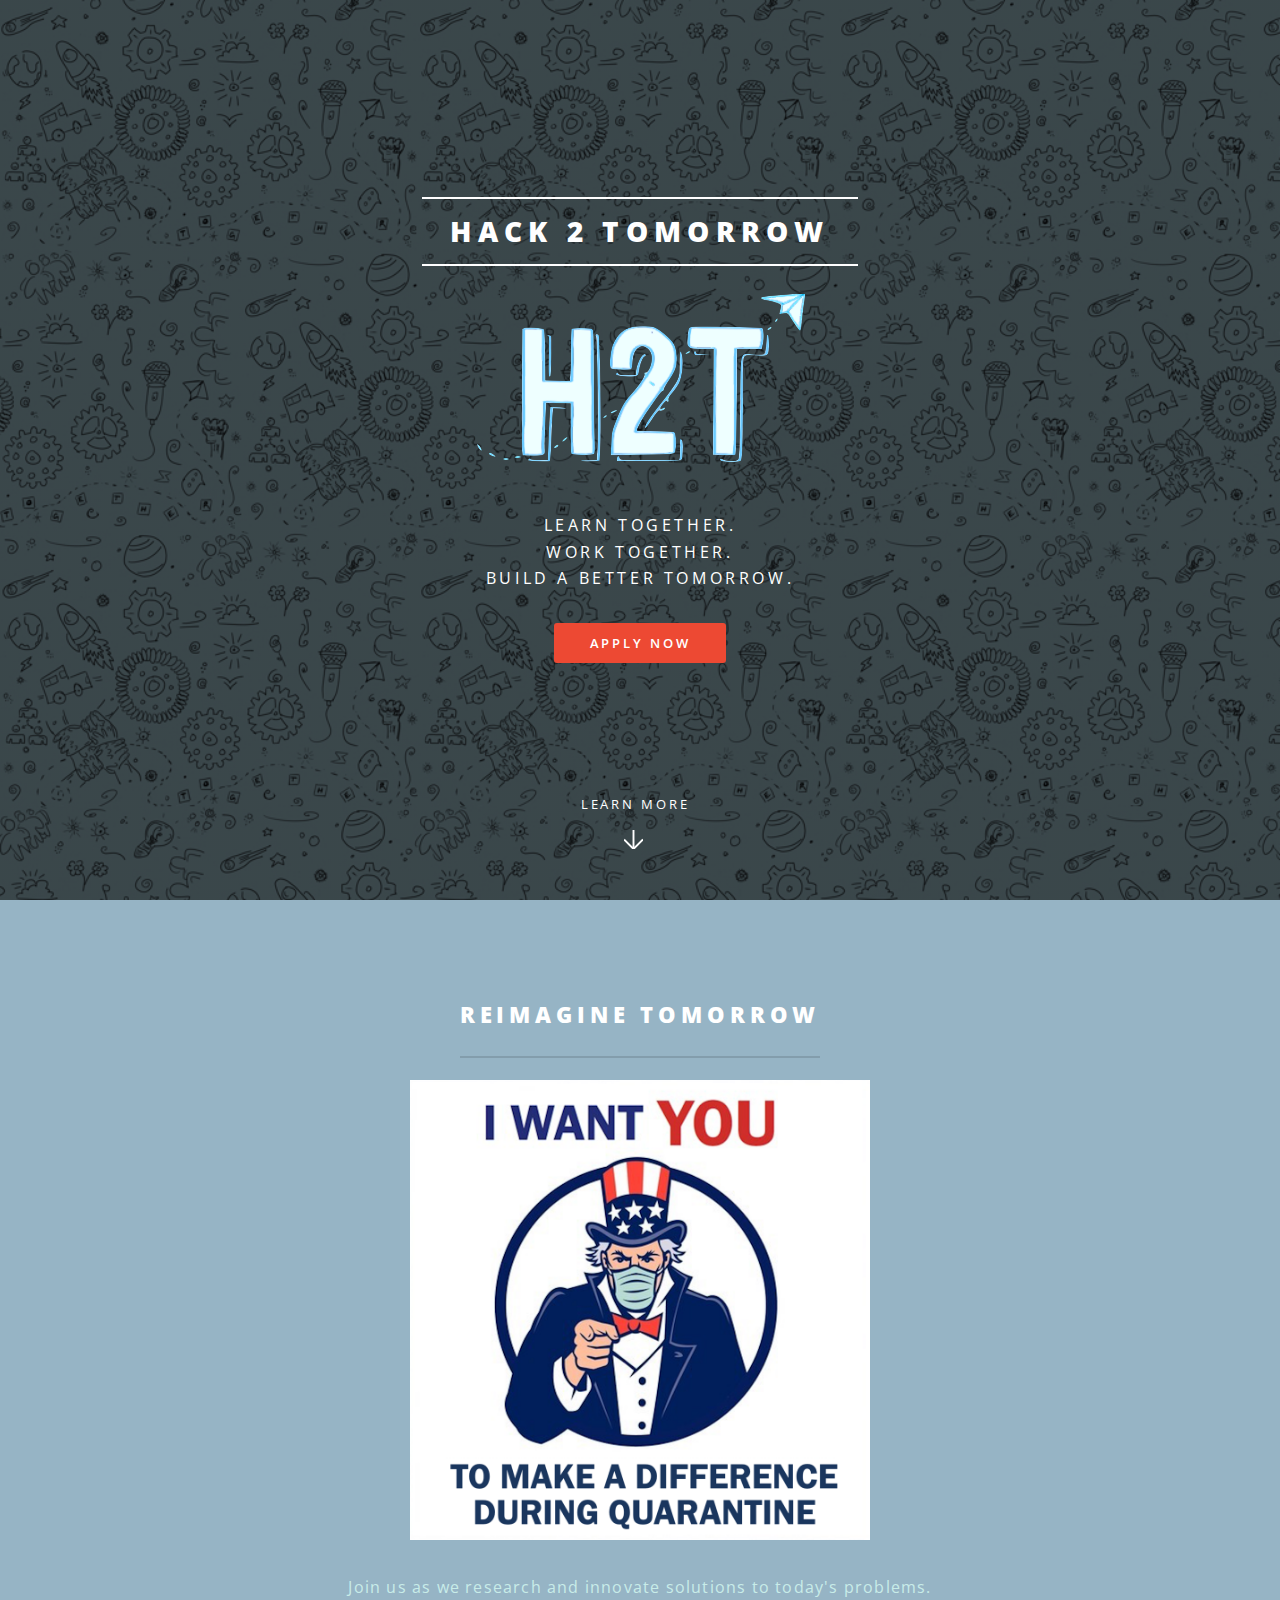
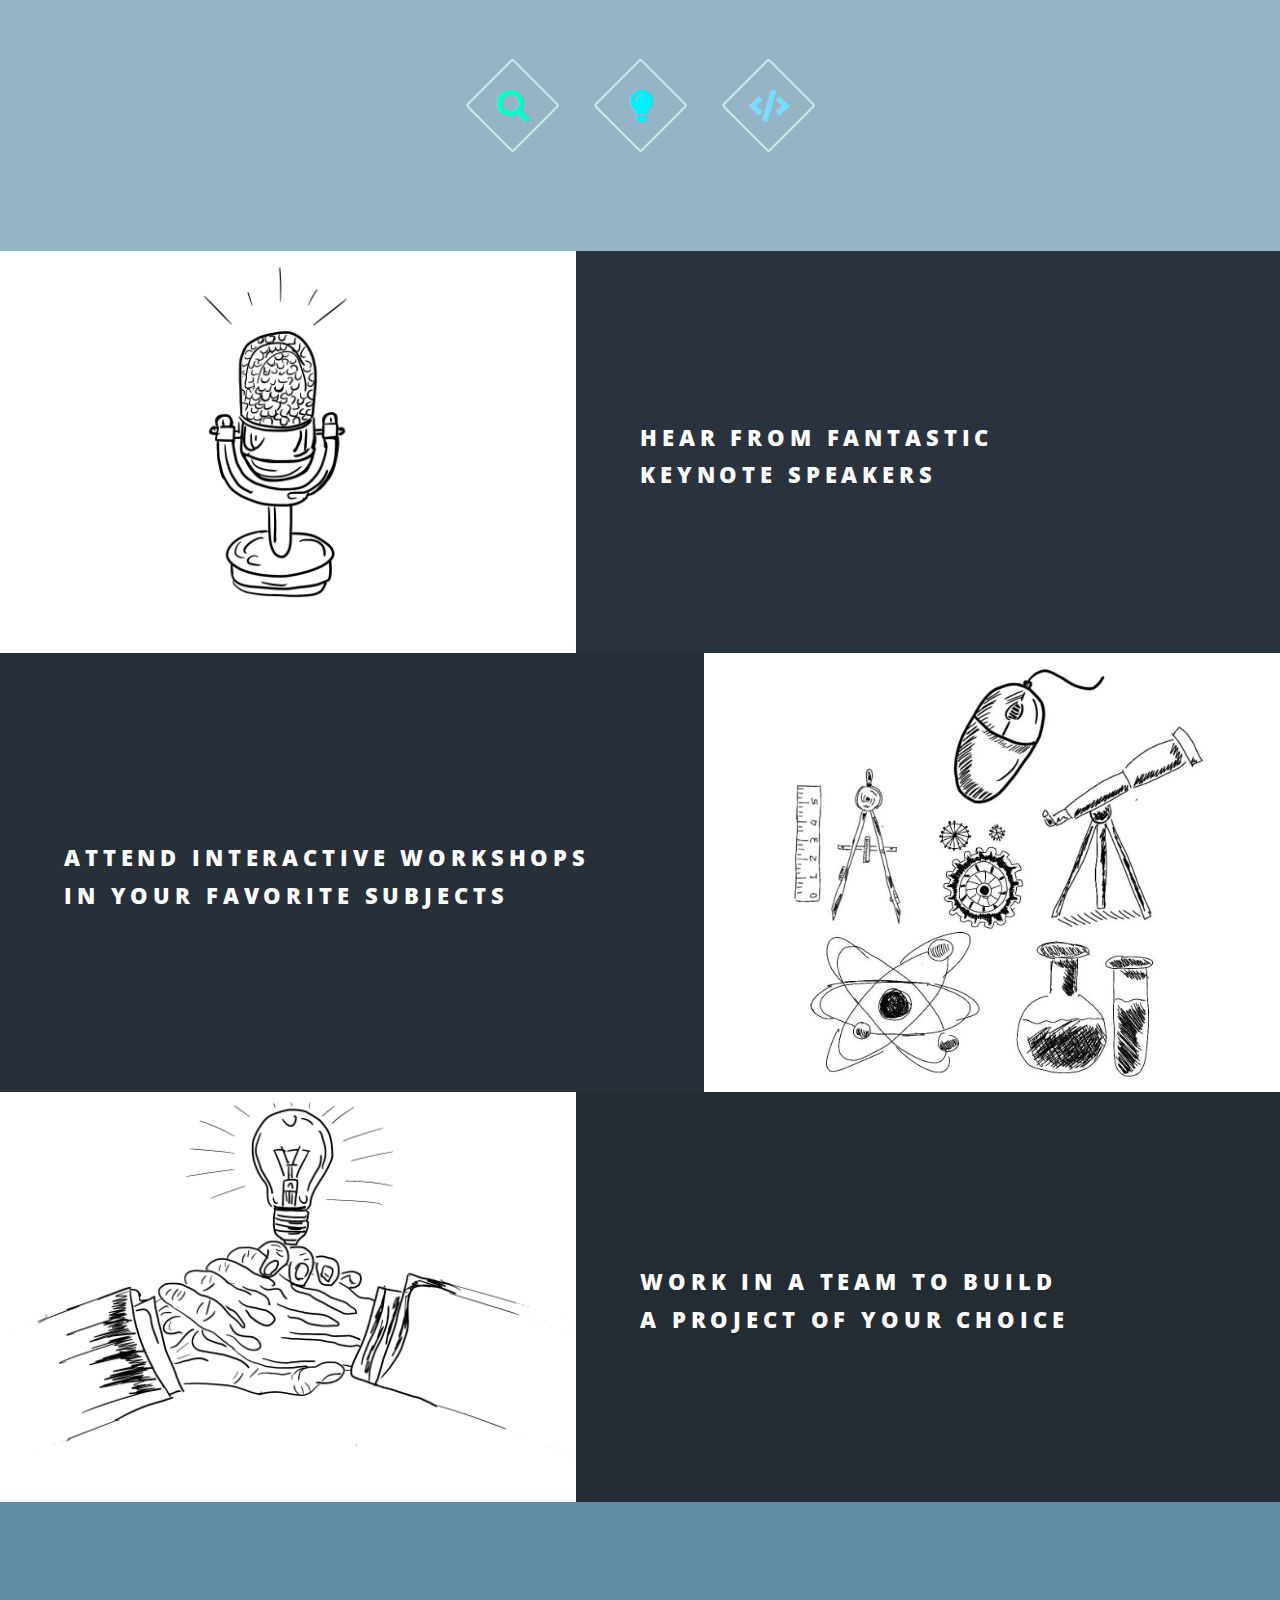
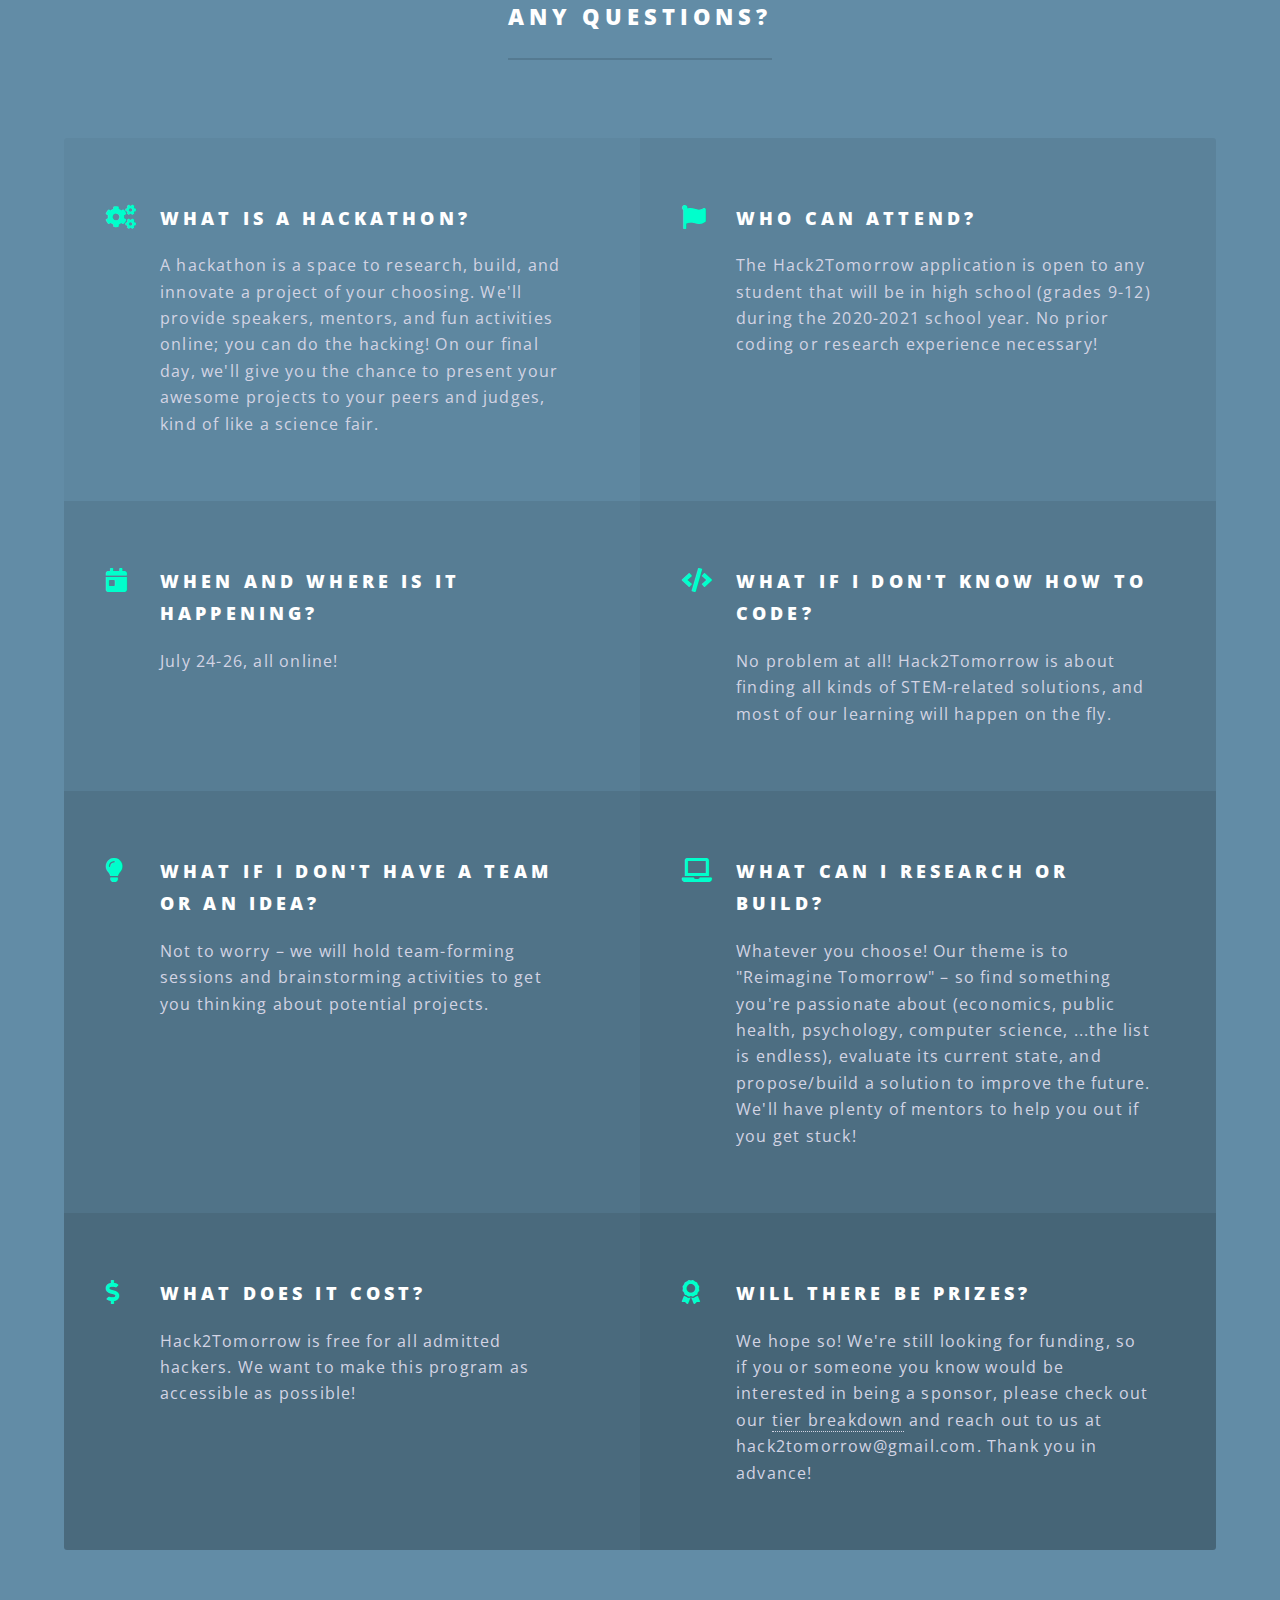
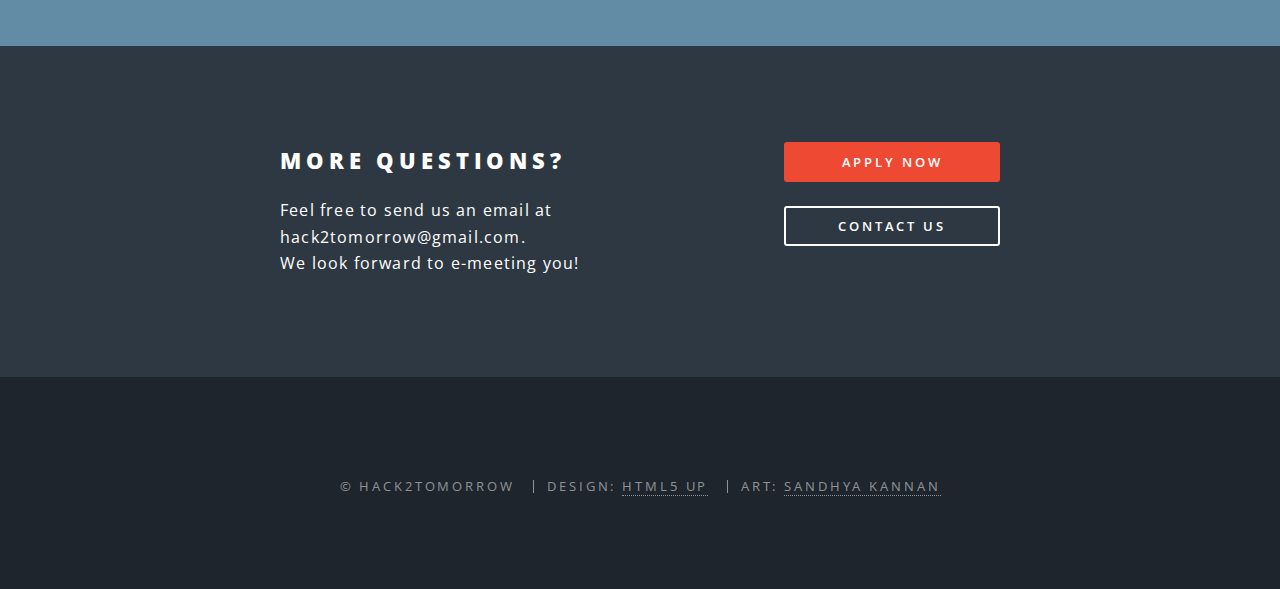
==== index.html @ 1d42f15b "Tried new logos for better visibility" ====
<!DOCTYPE HTML>
<!--
	Spectral by HTML5 UP
	html5up.net | @ajlkn
	Free for personal and commercial use under the CCA 3.0 license (html5up.net/license)
-->
<html>
	<head>
		<title>Hack2Tomorrow 2020</title>
		<meta charset="utf-8" />
		<meta name="viewport" content="width=device-width, initial-scale=1, user-scalable=no" />
		<link rel="stylesheet" href="assets/css/main.css" />
		<link rel="icon" href="images/icon.png">
		<noscript><link rel="stylesheet" href="assets/css/noscript.css" /></noscript>
	</head>
	<body class="landing is-preload">

		<!-- Page Wrapper -->
			<div id="page-wrapper">

				<!-- Header -->
					<header id="header" class="alt">
						<h1><a href="index.html">Hack2Tomorrow</a></h1>
						<!-- <nav id="nav">
							<ul>
								<li class="special">
									<a href="#menu" class="menuToggle"><span>Menu</span></a>
									<div id="menu">
										<ul>
											<li><a href="index.html">Home</a></li>
											<li><a href="generic.html">Generic</a></li>
											<li><a href="elements.html">Elements</a></li>
											<li><a href="#">Sign Up</a></li>
											<li><a href="#">Log In</a></li>
										</ul>
									</div>
								</li>
							</ul>
						</nav> -->
					</header>

				<!-- Banner -->
					<section id="banner">
						<div class="inner">
							<h2>Hack 2 Tomorrow</h2>
							<p><img src="images/landing_logo.png" alt=""/></p>
							<p>Learn together.<br />
							Work together.<br />
							Build a better tomorrow.</p>
							<ul class="actions special">
								<li><a target="_blank" rel="noopener noreferrer" href="https://forms.gle/U4U7GTTjnFhF6MVc9" class="button primary">Apply Now</a></li>
							</ul>
						</div>
						<a href="#one" class="more scrolly">Learn More</a>
					</section>

				<!-- One -->
					<section id="one" class="wrapper style1 special">
						<div class="inner">
							<header class="major">
								<h2>Reimagine Tomorrow</h2>
								<div><img src="images/uncle_sam_mask.png" alt="" style="width:40%; height: auto;"></div>
								<p></br>Join us as we research and innovate solutions to today's problems.</p>
							</header>
							<ul class="icons major">
								<li><span class="icon solid fa-search major style1"><span class="label">Lorem</span></span></li>
								<li><span class="icon solid fa-lightbulb major style2"><span class="label">Ipsum</span></span></li>
								<li><span class="icon solid fa-code major style3"><span class="label">Dolor</span></span></li>
							</ul>
						</div>
					</section>

				<!-- Two -->
					<section id="two" class="wrapper alt style2">
						<section class="spotlight">
							<div class="image"><img src="images/art01.jpg" alt="" /></div><div class="content">
								<h2>Hear from fantastic<br />
								keynote speakers</h2>
								<!--<p>Aliquam ut ex ut augue consectetur interdum. Donec hendrerit imperdiet. Mauris eleifend fringilla nullam aenean mi ligula.</p>-->
							</div>
						</section>
						<section class="spotlight">
							<div class="image"><img src="images/art02.jpg" alt="" /></div><div class="content">
								<h2>Attend interactive workshops<br />
								in your favorite subjects</h2>
								<!--<p>Aliquam ut ex ut augue consectetur interdum. Donec hendrerit imperdiet. Mauris eleifend fringilla nullam aenean mi ligula.</p>-->
							</div>
						</section>
						<section class="spotlight">
							<div class="image"><img src="images/art03.jpg" alt="" /></div><div class="content">
								<h2>Work in a team to build<br />
								a project of your choice</h2>
								<!--<p>Aliquam ut ex ut augue consectetur interdum. Donec hendrerit imperdiet. Mauris eleifend fringilla nullam aenean mi ligula.</p>-->
							</div>
						</section>
					</section>

				<!-- Three -->
					<section id="three" class="wrapper style3 special">
						<div class="inner">
							<header class="major">
								<h2>Any Questions?</h2>
								<!-- <p>Aliquam ut ex ut augue consectetur interdum. Donec amet imperdiet eleifend<br />
								fringilla tincidunt. Nullam dui leo Aenean mi ligula, rhoncus ullamcorper.</p> -->
							</header>
							<ul class="features">
								<li class="icon solid fa-cogs">
									<h3>What is a hackathon?</h3>
									<p>A hackathon is a space to research, build, and innovate a project of your choosing. 
										We'll provide speakers, mentors, and fun activities online; you can do the hacking! On our final day, we'll
										give you the chance to present your awesome projects to your peers and judges, kind of like a science fair.</p>
								</li>
								<li class="icon solid fa-flag">
									<h3>Who can attend?</h3>
									<p>The Hack2Tomorrow application is open to any student that will be in high school (grades 9-12) during the 2020-2021 school year. 
										No prior coding or research experience necessary!</p>
								</li>
								<li class="icon solid fa-calendar-day">
									<h3>When and where is it happening?</h3>
									<p>July 24-26, all online!</p>
								</li>
								<li class="icon solid fa-code">
									<h3>What if I don't know how to code?</h3>
									<p>No problem at all! Hack2Tomorrow is about finding all kinds of STEM-related solutions, and most of our learning will happen on the fly.</p>
								</li>
								<li class="icon solid fa-lightbulb">
									<h3>What if I don't have a team or an idea?</h3>
									<p>Not to worry – we will hold team-forming sessions and brainstorming activities to get you thinking about potential projects.</p>
								</li>
								<li class="icon solid fa-laptop">
									<h3>What can I research or build?</h3>
									<p>Whatever you choose! Our theme is to "Reimagine Tomorrow" – so find something you're passionate about (economics, public health, 
										psychology, computer science, ...the list is endless), evaluate its current state, and propose/build a solution to improve the future.
										We'll have plenty of mentors to help you out if you get stuck!
									</p>
								</li>
								<li class="icon solid fa-dollar-sign">
									<h3>What does it cost?</h3>
									<p>Hack2Tomorrow is free for all admitted hackers. We want to make this program as accessible as possible!</p>
								</li>
								<li class="icon solid fa-award">
									<h3>Will there be prizes?</h3>
									<p>We hope so! We're still looking for funding, so if you or someone you know would be interested in being a sponsor, please check out our 
										<a target="_blank" rel="noopener noreferrer" href="images/sponsor flyer.pdf">tier breakdown</a> and reach out to us at hack2tomorrow@gmail.com. 
										Thank you in advance!</p>
								</li>
							</ul>
						</div>
					</section>

				<!-- CTA -->
					<section id="cta" class="wrapper style4">
						<div class="inner">
							<header>
								<h2>More Questions?</h2>
								<p>Feel free to send us an email at hack2tomorrow@gmail.com. </br>We look forward to e-meeting you!</p>
							</header>
							<ul class="actions stacked">
								<li><a target="_blank" rel="noopener noreferrer" href="https://forms.gle/U4U7GTTjnFhF6MVc9" class="button fit primary">Apply Now</a></li>
								<li><a target="_blank" rel="noopener noreferrer" href="mailto:hack2tomorrow@gmail.com" class="button fit">Contact Us</a></li>
							</ul>
						</div>
					</section>

				<!-- Footer -->
					<footer id="footer">
						<!--<ul class="icons">
							<li><a href="#" class="icon brands fa-twitter"><span class="label">Twitter</span></a></li>
							<li><a href="#" class="icon brands fa-facebook-f"><span class="label">Facebook</span></a></li>
							<li><a href="#" class="icon brands fa-instagram"><span class="label">Instagram</span></a></li>
							<li><a href="#" class="icon brands fa-dribbble"><span class="label">Dribbble</span></a></li>
							<li><a href="#" class="icon solid fa-envelope"><span class="label">Email</span></a></li>
						</ul>-->
						<ul class="copyright">
							<li>&copy; Hack2Tomorrow</li>
							<li>Design: <a target="_blank" rel="noopener noreferrer" href="http://html5up.net">HTML5 UP</a></li>
							<li>Art: <a target="_blank" rel="noopener noreferrer" href="https://www.instagram.com/sk.ribbles/">Sandhya Kannan</a></li>
						</ul>
					</footer>

			</div>

		<!-- Scripts -->
			<script src="assets/js/jquery.min.js"></script>
			<script src="assets/js/jquery.scrollex.min.js"></script>
			<script src="assets/js/jquery.scrolly.min.js"></script>
			<script src="assets/js/browser.min.js"></script>
			<script src="assets/js/breakpoints.min.js"></script>
			<script src="assets/js/util.js"></script>
			<script src="assets/js/main.js"></script>

	</body>
</html>
---- assets/css/main.css ----
@import url(fontawesome-all.min.css);
@import url("https://fonts.googleapis.com/css?family=Open+Sans:400,400italic,600,600italic,800,800italic");

/*
	Spectral by HTML5 UP
	html5up.net | @ajlkn
	Free for personal and commercial use under the CCA 3.0 license (html5up.net/license)
*/

html, body, div, span, applet, object,
iframe, h1, h2, h3, h4, h5, h6, p, blockquote,
pre, a, abbr, acronym, address, big, cite,
code, del, dfn, em, img, ins, kbd, q, s, samp,
small, strike, strong, sub, sup, tt, var, b,
u, i, center, dl, dt, dd, ol, ul, li, fieldset,
form, label, legend, table, caption, tbody,
tfoot, thead, tr, th, td, article, aside,
canvas, details, embed, figure, figcaption,
footer, header, hgroup, menu, nav, output, ruby,
section, summary, time, mark, audio, video {
	margin: 0;
	padding: 0;
	border: 0;
	font-size: 100%;
	font: inherit;
	vertical-align: baseline;}

article, aside, details, figcaption, figure,
footer, header, hgroup, menu, nav, section {
	display: block;}

body {
	line-height: 1;
}

ol, ul {
	list-style: none;
}

blockquote, q {
	quotes: none;
}

	blockquote:before, blockquote:after, q:before, q:after {
		content: '';
		content: none;
	}

table {
	border-collapse: collapse;
	border-spacing: 0;
}

body {
	-webkit-text-size-adjust: none;
}

mark {
	background-color: transparent;
	color: inherit;
}

input::-moz-focus-inner {
	border: 0;
	padding: 0;
}

input, select, textarea {
	-moz-appearance: none;
	-webkit-appearance: none;
	-ms-appearance: none;
	appearance: none;
}

/* Basic */

	@-ms-viewport {
		width: device-width;
	}

	html {
		box-sizing: border-box;
	}

	*, *:before, *:after {
		box-sizing: inherit;
	}

	body {
		background: #2e3842;
	}

		body.is-preload *, body.is-preload *:before, body.is-preload *:after {
			-moz-animation: none !important;
			-webkit-animation: none !important;
			-ms-animation: none !important;
			animation: none !important;
			-moz-transition: none !important;
			-webkit-transition: none !important;
			-ms-transition: none !important;
			transition: none !important;
		}

	body, input, select, textarea {
		color: #fff;
		font-family: "Open Sans", Helvetica, sans-serif;
		font-size: 15pt;
		font-weight: 400;
		letter-spacing: 0.075em;
		line-height: 1.65em;
	}

		@media screen and (max-width: 1680px) {

			body, input, select, textarea {
				font-size: 13pt;
			}

		}

		@media screen and (max-width: 1280px) {

			body, input, select, textarea {
				font-size: 12pt;
			}

		}

		@media screen and (max-width: 736px) {

			body, input, select, textarea {
				font-size: 11pt;
				letter-spacing: 0.0375em;
			}

		}

	a {
		-moz-transition: color 0.2s ease, border-bottom-color 0.2s ease;
		-webkit-transition: color 0.2s ease, border-bottom-color 0.2s ease;
		-ms-transition: color 0.2s ease, border-bottom-color 0.2s ease;
		transition: color 0.2s ease, border-bottom-color 0.2s ease;
		border-bottom: dotted 1px;
		color: inherit;
		text-decoration: none;
	}

		a:hover {
			border-bottom-color: transparent;
		}

	strong, b {
		color: #fff;
		font-weight: 600;
	}

	em, i {
		font-style: italic;
	}

	p {
		margin: 0 0 2em 0;
	}

	h1, h2, h3, h4, h5, h6 {
		color: #fff;
		font-weight: 800;
		letter-spacing: 0.225em;
		line-height: 1em;
		margin: 0 0 1em 0;
		text-transform: uppercase;
	}

		h1 a, h2 a, h3 a, h4 a, h5 a, h6 a {
			color: inherit;
			text-decoration: none;
		}

	h2 {
		font-size: 1.35em;
		line-height: 1.75em;
	}

		@media screen and (max-width: 736px) {

			h2 {
				font-size: 1.1em;
				line-height: 1.65em;
			}

		}

	h3 {
		font-size: 1.15em;
		line-height: 1.75em;
	}

		@media screen and (max-width: 736px) {

			h3 {
				font-size: 1em;
				line-height: 1.65em;
			}

		}

	h4 {
		font-size: 1em;
		line-height: 1.5em;
	}

	h5 {
		font-size: 0.8em;
		line-height: 1.5em;
	}

	h6 {
		font-size: 0.7em;
		line-height: 1.5em;
	}

	sub {
		font-size: 0.8em;
		position: relative;
		top: 0.5em;
	}

	sup {
		font-size: 0.8em;
		position: relative;
		top: -0.5em;
	}

	hr {
		border: 0;
		border-bottom: solid 2px #fff;
		margin: 3em 0;
	}

		hr.major {
			margin: 4.5em 0;
		}

	blockquote {
		border-left: solid 4px #fff;
		font-style: italic;
		margin: 0 0 2em 0;
		padding: 0.5em 0 0.5em 2em;
	}

	code {
		background: rgba(144, 144, 144, 0.25);
		border-radius: 3px;
		font-family: "Courier New", monospace;
		font-size: 0.9em;
		letter-spacing: 0;
		margin: 0 0.25em;
		padding: 0.25em 0.65em;
	}

	pre {
		-webkit-overflow-scrolling: touch;
		font-family: "Courier New", monospace;
		font-size: 0.9em;
		margin: 0 0 2em 0;
	}

		pre code {
			display: block;
			line-height: 1.75em;
			padding: 1em 1.5em;
			overflow-x: auto;
		}

	.align-left {
		text-align: left;
	}

	.align-center {
		text-align: center;
	}

	.align-right {
		text-align: right;
	}

/* Row */

	.row {
		display: flex;
		flex-wrap: wrap;
		box-sizing: border-box;
		align-items: stretch;
	}

		.row > * {
			box-sizing: border-box;
		}

		.row.gtr-uniform > * > :last-child {
			margin-bottom: 0;
		}

		.row.aln-left {
			justify-content: flex-start;
		}

		.row.aln-center {
			justify-content: center;
		}

		.row.aln-right {
			justify-content: flex-end;
		}

		.row.aln-top {
			align-items: flex-start;
		}

		.row.aln-middle {
			align-items: center;
		}

		.row.aln-bottom {
			align-items: flex-end;
		}

		.row > .imp {
			order: -1;
		}

		.row > .col-1 {
			width: 8.33333%;
		}

		.row > .off-1 {
			margin-left: 8.33333%;
		}

		.row > .col-2 {
			width: 16.66667%;
		}

		.row > .off-2 {
			margin-left: 16.66667%;
		}

		.row > .col-3 {
			width: 25%;
		}

		.row > .off-3 {
			margin-left: 25%;
		}

		.row > .col-4 {
			width: 33.33333%;
		}

		.row > .off-4 {
			margin-left: 33.33333%;
		}

		.row > .col-5 {
			width: 41.66667%;
		}

		.row > .off-5 {
			margin-left: 41.66667%;
		}

		.row > .col-6 {
			width: 50%;
		}

		.row > .off-6 {
			margin-left: 50%;
		}

		.row > .col-7 {
			width: 58.33333%;
		}

		.row > .off-7 {
			margin-left: 58.33333%;
		}

		.row > .col-8 {
			width: 66.66667%;
		}

		.row > .off-8 {
			margin-left: 66.66667%;
		}

		.row > .col-9 {
			width: 75%;
		}

		.row > .off-9 {
			margin-left: 75%;
		}

		.row > .col-10 {
			width: 83.33333%;
		}

		.row > .off-10 {
			margin-left: 83.33333%;
		}

		.row > .col-11 {
			width: 91.66667%;
		}

		.row > .off-11 {
			margin-left: 91.66667%;
		}

		.row > .col-12 {
			width: 100%;
		}

		.row > .off-12 {
			margin-left: 100%;
		}

		.row.gtr-0 {
			margin-top: 0;
			margin-left: 0em;
		}

			.row.gtr-0 > * {
				padding: 0 0 0 0em;
			}

			.row.gtr-0.gtr-uniform {
				margin-top: 0em;
			}

				.row.gtr-0.gtr-uniform > * {
					padding-top: 0em;
				}

		.row.gtr-25 {
			margin-top: 0;
			margin-left: -0.375em;
		}

			.row.gtr-25 > * {
				padding: 0 0 0 0.375em;
			}

			.row.gtr-25.gtr-uniform {
				margin-top: -0.375em;
			}

				.row.gtr-25.gtr-uniform > * {
					padding-top: 0.375em;
				}

		.row.gtr-50 {
			margin-top: 0;
			margin-left: -0.75em;
		}

			.row.gtr-50 > * {
				padding: 0 0 0 0.75em;
			}

			.row.gtr-50.gtr-uniform {
				margin-top: -0.75em;
			}

				.row.gtr-50.gtr-uniform > * {
					padding-top: 0.75em;
				}

		.row {
			margin-top: 0;
			margin-left: -1.5em;
		}

			.row > * {
				padding: 0 0 0 1.5em;
			}

			.row.gtr-uniform {
				margin-top: -1.5em;
			}

				.row.gtr-uniform > * {
					padding-top: 1.5em;
				}

		.row.gtr-150 {
			margin-top: 0;
			margin-left: -2.25em;
		}

			.row.gtr-150 > * {
				padding: 0 0 0 2.25em;
			}

			.row.gtr-150.gtr-uniform {
				margin-top: -2.25em;
			}

				.row.gtr-150.gtr-uniform > * {
					padding-top: 2.25em;
				}

		.row.gtr-200 {
			margin-top: 0;
			margin-left: -3em;
		}

			.row.gtr-200 > * {
				padding: 0 0 0 3em;
			}

			.row.gtr-200.gtr-uniform {
				margin-top: -3em;
			}

				.row.gtr-200.gtr-uniform > * {
					padding-top: 3em;
				}

		@media screen and (max-width: 1680px) {

			.row {
				display: flex;
				flex-wrap: wrap;
				box-sizing: border-box;
				align-items: stretch;
			}

				.row > * {
					box-sizing: border-box;
				}

				.row.gtr-uniform > * > :last-child {
					margin-bottom: 0;
				}

				.row.aln-left {
					justify-content: flex-start;
				}

				.row.aln-center {
					justify-content: center;
				}

				.row.aln-right {
					justify-content: flex-end;
				}

				.row.aln-top {
					align-items: flex-start;
				}

				.row.aln-middle {
					align-items: center;
				}

				.row.aln-bottom {
					align-items: flex-end;
				}

				.row > .imp-xlarge {
					order: -1;
				}

				.row > .col-1-xlarge {
					width: 8.33333%;
				}

				.row > .off-1-xlarge {
					margin-left: 8.33333%;
				}

				.row > .col-2-xlarge {
					width: 16.66667%;
				}

				.row > .off-2-xlarge {
					margin-left: 16.66667%;
				}

				.row > .col-3-xlarge {
					width: 25%;
				}

				.row > .off-3-xlarge {
					margin-left: 25%;
				}

				.row > .col-4-xlarge {
					width: 33.33333%;
				}

				.row > .off-4-xlarge {
					margin-left: 33.33333%;
				}

				.row > .col-5-xlarge {
					width: 41.66667%;
				}

				.row > .off-5-xlarge {
					margin-left: 41.66667%;
				}

				.row > .col-6-xlarge {
					width: 50%;
				}

				.row > .off-6-xlarge {
					margin-left: 50%;
				}

				.row > .col-7-xlarge {
					width: 58.33333%;
				}

				.row > .off-7-xlarge {
					margin-left: 58.33333%;
				}

				.row > .col-8-xlarge {
					width: 66.66667%;
				}

				.row > .off-8-xlarge {
					margin-left: 66.66667%;
				}

				.row > .col-9-xlarge {
					width: 75%;
				}

				.row > .off-9-xlarge {
					margin-left: 75%;
				}

				.row > .col-10-xlarge {
					width: 83.33333%;
				}

				.row > .off-10-xlarge {
					margin-left: 83.33333%;
				}

				.row > .col-11-xlarge {
					width: 91.66667%;
				}

				.row > .off-11-xlarge {
					margin-left: 91.66667%;
				}

				.row > .col-12-xlarge {
					width: 100%;
				}

				.row > .off-12-xlarge {
					margin-left: 100%;
				}

				.row.gtr-0 {
					margin-top: 0;
					margin-left: 0em;
				}

					.row.gtr-0 > * {
						padding: 0 0 0 0em;
					}

					.row.gtr-0.gtr-uniform {
						margin-top: 0em;
					}

						.row.gtr-0.gtr-uniform > * {
							padding-top: 0em;
						}

				.row.gtr-25 {
					margin-top: 0;
					margin-left: -0.375em;
				}

					.row.gtr-25 > * {
						padding: 0 0 0 0.375em;
					}

					.row.gtr-25.gtr-uniform {
						margin-top: -0.375em;
					}

						.row.gtr-25.gtr-uniform > * {
							padding-top: 0.375em;
						}

				.row.gtr-50 {
					margin-top: 0;
					margin-left: -0.75em;
				}

					.row.gtr-50 > * {
						padding: 0 0 0 0.75em;
					}

					.row.gtr-50.gtr-uniform {
						margin-top: -0.75em;
					}

						.row.gtr-50.gtr-uniform > * {
							padding-top: 0.75em;
						}

				.row {
					margin-top: 0;
					margin-left: -1.5em;
				}

					.row > * {
						padding: 0 0 0 1.5em;
					}

					.row.gtr-uniform {
						margin-top: -1.5em;
					}

						.row.gtr-uniform > * {
							padding-top: 1.5em;
						}

				.row.gtr-150 {
					margin-top: 0;
					margin-left: -2.25em;
				}

					.row.gtr-150 > * {
						padding: 0 0 0 2.25em;
					}

					.row.gtr-150.gtr-uniform {
						margin-top: -2.25em;
					}

						.row.gtr-150.gtr-uniform > * {
							padding-top: 2.25em;
						}

				.row.gtr-200 {
					margin-top: 0;
					margin-left: -3em;
				}

					.row.gtr-200 > * {
						padding: 0 0 0 3em;
					}

					.row.gtr-200.gtr-uniform {
						margin-top: -3em;
					}

						.row.gtr-200.gtr-uniform > * {
							padding-top: 3em;
						}

		}

		@media screen and (max-width: 1280px) {

			.row {
				display: flex;
				flex-wrap: wrap;
				box-sizing: border-box;
				align-items: stretch;
			}

				.row > * {
					box-sizing: border-box;
				}

				.row.gtr-uniform > * > :last-child {
					margin-bottom: 0;
				}

				.row.aln-left {
					justify-content: flex-start;
				}

				.row.aln-center {
					justify-content: center;
				}

				.row.aln-right {
					justify-content: flex-end;
				}

				.row.aln-top {
					align-items: flex-start;
				}

				.row.aln-middle {
					align-items: center;
				}

				.row.aln-bottom {
					align-items: flex-end;
				}

				.row > .imp-large {
					order: -1;
				}

				.row > .col-1-large {
					width: 8.33333%;
				}

				.row > .off-1-large {
					margin-left: 8.33333%;
				}

				.row > .col-2-large {
					width: 16.66667%;
				}

				.row > .off-2-large {
					margin-left: 16.66667%;
				}

				.row > .col-3-large {
					width: 25%;
				}

				.row > .off-3-large {
					margin-left: 25%;
				}

				.row > .col-4-large {
					width: 33.33333%;
				}

				.row > .off-4-large {
					margin-left: 33.33333%;
				}

				.row > .col-5-large {
					width: 41.66667%;
				}

				.row > .off-5-large {
					margin-left: 41.66667%;
				}

				.row > .col-6-large {
					width: 50%;
				}

				.row > .off-6-large {
					margin-left: 50%;
				}

				.row > .col-7-large {
					width: 58.33333%;
				}

				.row > .off-7-large {
					margin-left: 58.33333%;
				}

				.row > .col-8-large {
					width: 66.66667%;
				}

				.row > .off-8-large {
					margin-left: 66.66667%;
				}

				.row > .col-9-large {
					width: 75%;
				}

				.row > .off-9-large {
					margin-left: 75%;
				}

				.row > .col-10-large {
					width: 83.33333%;
				}

				.row > .off-10-large {
					margin-left: 83.33333%;
				}

				.row > .col-11-large {
					width: 91.66667%;
				}

				.row > .off-11-large {
					margin-left: 91.66667%;
				}

				.row > .col-12-large {
					width: 100%;
				}

				.row > .off-12-large {
					margin-left: 100%;
				}

				.row.gtr-0 {
					margin-top: 0;
					margin-left: 0em;
				}

					.row.gtr-0 > * {
						padding: 0 0 0 0em;
					}

					.row.gtr-0.gtr-uniform {
						margin-top: 0em;
					}

						.row.gtr-0.gtr-uniform > * {
							padding-top: 0em;
						}

				.row.gtr-25 {
					margin-top: 0;
					margin-left: -0.375em;
				}

					.row.gtr-25 > * {
						padding: 0 0 0 0.375em;
					}

					.row.gtr-25.gtr-uniform {
						margin-top: -0.375em;
					}

						.row.gtr-25.gtr-uniform > * {
							padding-top: 0.375em;
						}

				.row.gtr-50 {
					margin-top: 0;
					margin-left: -0.75em;
				}

					.row.gtr-50 > * {
						padding: 0 0 0 0.75em;
					}

					.row.gtr-50.gtr-uniform {
						margin-top: -0.75em;
					}

						.row.gtr-50.gtr-uniform > * {
							padding-top: 0.75em;
						}

				.row {
					margin-top: 0;
					margin-left: -1.5em;
				}

					.row > * {
						padding: 0 0 0 1.5em;
					}

					.row.gtr-uniform {
						margin-top: -1.5em;
					}

						.row.gtr-uniform > * {
							padding-top: 1.5em;
						}

				.row.gtr-150 {
					margin-top: 0;
					margin-left: -2.25em;
				}

					.row.gtr-150 > * {
						padding: 0 0 0 2.25em;
					}

					.row.gtr-150.gtr-uniform {
						margin-top: -2.25em;
					}

						.row.gtr-150.gtr-uniform > * {
							padding-top: 2.25em;
						}

				.row.gtr-200 {
					margin-top: 0;
					margin-left: -3em;
				}

					.row.gtr-200 > * {
						padding: 0 0 0 3em;
					}

					.row.gtr-200.gtr-uniform {
						margin-top: -3em;
					}

						.row.gtr-200.gtr-uniform > * {
							padding-top: 3em;
						}

		}

		@media screen and (max-width: 980px) {

			.row {
				display: flex;
				flex-wrap: wrap;
				box-sizing: border-box;
				align-items: stretch;
			}

				.row > * {
					box-sizing: border-box;
				}

				.row.gtr-uniform > * > :last-child {
					margin-bottom: 0;
				}

				.row.aln-left {
					justify-content: flex-start;
				}

				.row.aln-center {
					justify-content: center;
				}

				.row.aln-right {
					justify-content: flex-end;
				}

				.row.aln-top {
					align-items: flex-start;
				}

				.row.aln-middle {
					align-items: center;
				}

				.row.aln-bottom {
					align-items: flex-end;
				}

				.row > .imp-medium {
					order: -1;
				}

				.row > .col-1-medium {
					width: 8.33333%;
				}

				.row > .off-1-medium {
					margin-left: 8.33333%;
				}

				.row > .col-2-medium {
					width: 16.66667%;
				}

				.row > .off-2-medium {
					margin-left: 16.66667%;
				}

				.row > .col-3-medium {
					width: 25%;
				}

				.row > .off-3-medium {
					margin-left: 25%;
				}

				.row > .col-4-medium {
					width: 33.33333%;
				}

				.row > .off-4-medium {
					margin-left: 33.33333%;
				}

				.row > .col-5-medium {
					width: 41.66667%;
				}

				.row > .off-5-medium {
					margin-left: 41.66667%;
				}

				.row > .col-6-medium {
					width: 50%;
				}

				.row > .off-6-medium {
					margin-left: 50%;
				}

				.row > .col-7-medium {
					width: 58.33333%;
				}

				.row > .off-7-medium {
					margin-left: 58.33333%;
				}

				.row > .col-8-medium {
					width: 66.66667%;
				}

				.row > .off-8-medium {
					margin-left: 66.66667%;
				}

				.row > .col-9-medium {
					width: 75%;
				}

				.row > .off-9-medium {
					margin-left: 75%;
				}

				.row > .col-10-medium {
					width: 83.33333%;
				}

				.row > .off-10-medium {
					margin-left: 83.33333%;
				}

				.row > .col-11-medium {
					width: 91.66667%;
				}

				.row > .off-11-medium {
					margin-left: 91.66667%;
				}

				.row > .col-12-medium {
					width: 100%;
				}

				.row > .off-12-medium {
					margin-left: 100%;
				}

				.row.gtr-0 {
					margin-top: 0;
					margin-left: 0em;
				}

					.row.gtr-0 > * {
						padding: 0 0 0 0em;
					}

					.row.gtr-0.gtr-uniform {
						margin-top: 0em;
					}

						.row.gtr-0.gtr-uniform > * {
							padding-top: 0em;
						}

				.row.gtr-25 {
					margin-top: 0;
					margin-left: -0.375em;
				}

					.row.gtr-25 > * {
						padding: 0 0 0 0.375em;
					}

					.row.gtr-25.gtr-uniform {
						margin-top: -0.375em;
					}

						.row.gtr-25.gtr-uniform > * {
							padding-top: 0.375em;
						}

				.row.gtr-50 {
					margin-top: 0;
					margin-left: -0.75em;
				}

					.row.gtr-50 > * {
						padding: 0 0 0 0.75em;
					}

					.row.gtr-50.gtr-uniform {
						margin-top: -0.75em;
					}

						.row.gtr-50.gtr-uniform > * {
							padding-top: 0.75em;
						}

				.row {
					margin-top: 0;
					margin-left: -1.5em;
				}

					.row > * {
						padding: 0 0 0 1.5em;
					}

					.row.gtr-uniform {
						margin-top: -1.5em;
					}

						.row.gtr-uniform > * {
							padding-top: 1.5em;
						}

				.row.gtr-150 {
					margin-top: 0;
					margin-left: -2.25em;
				}

					.row.gtr-150 > * {
						padding: 0 0 0 2.25em;
					}

					.row.gtr-150.gtr-uniform {
						margin-top: -2.25em;
					}

						.row.gtr-150.gtr-uniform > * {
							padding-top: 2.25em;
						}

				.row.gtr-200 {
					margin-top: 0;
					margin-left: -3em;
				}

					.row.gtr-200 > * {
						padding: 0 0 0 3em;
					}

					.row.gtr-200.gtr-uniform {
						margin-top: -3em;
					}

						.row.gtr-200.gtr-uniform > * {
							padding-top: 3em;
						}

		}

		@media screen and (max-width: 736px) {

			.row {
				display: flex;
				flex-wrap: wrap;
				box-sizing: border-box;
				align-items: stretch;
			}

				.row > * {
					box-sizing: border-box;
				}

				.row.gtr-uniform > * > :last-child {
					margin-bottom: 0;
				}

				.row.aln-left {
					justify-content: flex-start;
				}

				.row.aln-center {
					justify-content: center;
				}

				.row.aln-right {
					justify-content: flex-end;
				}

				.row.aln-top {
					align-items: flex-start;
				}

				.row.aln-middle {
					align-items: center;
				}

				.row.aln-bottom {
					align-items: flex-end;
				}

				.row > .imp-small {
					order: -1;
				}

				.row > .col-1-small {
					width: 8.33333%;
				}

				.row > .off-1-small {
					margin-left: 8.33333%;
				}

				.row > .col-2-small {
					width: 16.66667%;
				}

				.row > .off-2-small {
					margin-left: 16.66667%;
				}

				.row > .col-3-small {
					width: 25%;
				}

				.row > .off-3-small {
					margin-left: 25%;
				}

				.row > .col-4-small {
					width: 33.33333%;
				}

				.row > .off-4-small {
					margin-left: 33.33333%;
				}

				.row > .col-5-small {
					width: 41.66667%;
				}

				.row > .off-5-small {
					margin-left: 41.66667%;
				}

				.row > .col-6-small {
					width: 50%;
				}

				.row > .off-6-small {
					margin-left: 50%;
				}

				.row > .col-7-small {
					width: 58.33333%;
				}

				.row > .off-7-small {
					margin-left: 58.33333%;
				}

				.row > .col-8-small {
					width: 66.66667%;
				}

				.row > .off-8-small {
					margin-left: 66.66667%;
				}

				.row > .col-9-small {
					width: 75%;
				}

				.row > .off-9-small {
					margin-left: 75%;
				}

				.row > .col-10-small {
					width: 83.33333%;
				}

				.row > .off-10-small {
					margin-left: 83.33333%;
				}

				.row > .col-11-small {
					width: 91.66667%;
				}

				.row > .off-11-small {
					margin-left: 91.66667%;
				}

				.row > .col-12-small {
					width: 100%;
				}

				.row > .off-12-small {
					margin-left: 100%;
				}

				.row.gtr-0 {
					margin-top: 0;
					margin-left: 0em;
				}

					.row.gtr-0 > * {
						padding: 0 0 0 0em;
					}

					.row.gtr-0.gtr-uniform {
						margin-top: 0em;
					}

						.row.gtr-0.gtr-uniform > * {
							padding-top: 0em;
						}

				.row.gtr-25 {
					margin-top: 0;
					margin-left: -0.375em;
				}

					.row.gtr-25 > * {
						padding: 0 0 0 0.375em;
					}

					.row.gtr-25.gtr-uniform {
						margin-top: -0.375em;
					}

						.row.gtr-25.gtr-uniform > * {
							padding-top: 0.375em;
						}

				.row.gtr-50 {
					margin-top: 0;
					margin-left: -0.75em;
				}

					.row.gtr-50 > * {
						padding: 0 0 0 0.75em;
					}

					.row.gtr-50.gtr-uniform {
						margin-top: -0.75em;
					}

						.row.gtr-50.gtr-uniform > * {
							padding-top: 0.75em;
						}

				.row {
					margin-top: 0;
					margin-left: -1.5em;
				}

					.row > * {
						padding: 0 0 0 1.5em;
					}

					.row.gtr-uniform {
						margin-top: -1.5em;
					}

						.row.gtr-uniform > * {
							padding-top: 1.5em;
						}

				.row.gtr-150 {
					margin-top: 0;
					margin-left: -2.25em;
				}

					.row.gtr-150 > * {
						padding: 0 0 0 2.25em;
					}

					.row.gtr-150.gtr-uniform {
						margin-top: -2.25em;
					}

						.row.gtr-150.gtr-uniform > * {
							padding-top: 2.25em;
						}

				.row.gtr-200 {
					margin-top: 0;
					margin-left: -3em;
				}

					.row.gtr-200 > * {
						padding: 0 0 0 3em;
					}

					.row.gtr-200.gtr-uniform {
						margin-top: -3em;
					}

						.row.gtr-200.gtr-uniform > * {
							padding-top: 3em;
						}

		}

		@media screen and (max-width: 480px) {

			.row {
				display: flex;
				flex-wrap: wrap;
				box-sizing: border-box;
				align-items: stretch;
			}

				.row > * {
					box-sizing: border-box;
				}

				.row.gtr-uniform > * > :last-child {
					margin-bottom: 0;
				}

				.row.aln-left {
					justify-content: flex-start;
				}

				.row.aln-center {
					justify-content: center;
				}

				.row.aln-right {
					justify-content: flex-end;
				}

				.row.aln-top {
					align-items: flex-start;
				}

				.row.aln-middle {
					align-items: center;
				}

				.row.aln-bottom {
					align-items: flex-end;
				}

				.row > .imp-xsmall {
					order: -1;
				}

				.row > .col-1-xsmall {
					width: 8.33333%;
				}

				.row > .off-1-xsmall {
					margin-left: 8.33333%;
				}

				.row > .col-2-xsmall {
					width: 16.66667%;
				}

				.row > .off-2-xsmall {
					margin-left: 16.66667%;
				}

				.row > .col-3-xsmall {
					width: 25%;
				}

				.row > .off-3-xsmall {
					margin-left: 25%;
				}

				.row > .col-4-xsmall {
					width: 33.33333%;
				}

				.row > .off-4-xsmall {
					margin-left: 33.33333%;
				}

				.row > .col-5-xsmall {
					width: 41.66667%;
				}

				.row > .off-5-xsmall {
					margin-left: 41.66667%;
				}

				.row > .col-6-xsmall {
					width: 50%;
				}

				.row > .off-6-xsmall {
					margin-left: 50%;
				}

				.row > .col-7-xsmall {
					width: 58.33333%;
				}

				.row > .off-7-xsmall {
					margin-left: 58.33333%;
				}

				.row > .col-8-xsmall {
					width: 66.66667%;
				}

				.row > .off-8-xsmall {
					margin-left: 66.66667%;
				}

				.row > .col-9-xsmall {
					width: 75%;
				}

				.row > .off-9-xsmall {
					margin-left: 75%;
				}

				.row > .col-10-xsmall {
					width: 83.33333%;
				}

				.row > .off-10-xsmall {
					margin-left: 83.33333%;
				}

				.row > .col-11-xsmall {
					width: 91.66667%;
				}

				.row > .off-11-xsmall {
					margin-left: 91.66667%;
				}

				.row > .col-12-xsmall {
					width: 100%;
				}

				.row > .off-12-xsmall {
					margin-left: 100%;
				}

				.row.gtr-0 {
					margin-top: 0;
					margin-left: 0em;
				}

					.row.gtr-0 > * {
						padding: 0 0 0 0em;
					}

					.row.gtr-0.gtr-uniform {
						margin-top: 0em;
					}

						.row.gtr-0.gtr-uniform > * {
							padding-top: 0em;
						}

				.row.gtr-25 {
					margin-top: 0;
					margin-left: -0.375em;
				}

					.row.gtr-25 > * {
						padding: 0 0 0 0.375em;
					}

					.row.gtr-25.gtr-uniform {
						margin-top: -0.375em;
					}

						.row.gtr-25.gtr-uniform > * {
							padding-top: 0.375em;
						}

				.row.gtr-50 {
					margin-top: 0;
					margin-left: -0.75em;
				}

					.row.gtr-50 > * {
						padding: 0 0 0 0.75em;
					}

					.row.gtr-50.gtr-uniform {
						margin-top: -0.75em;
					}

						.row.gtr-50.gtr-uniform > * {
							padding-top: 0.75em;
						}

				.row {
					margin-top: 0;
					margin-left: -1.5em;
				}

					.row > * {
						padding: 0 0 0 1.5em;
					}

					.row.gtr-uniform {
						margin-top: -1.5em;
					}

						.row.gtr-uniform > * {
							padding-top: 1.5em;
						}

				.row.gtr-150 {
					margin-top: 0;
					margin-left: -2.25em;
				}

					.row.gtr-150 > * {
						padding: 0 0 0 2.25em;
					}

					.row.gtr-150.gtr-uniform {
						margin-top: -2.25em;
					}

						.row.gtr-150.gtr-uniform > * {
							padding-top: 2.25em;
						}

				.row.gtr-200 {
					margin-top: 0;
					margin-left: -3em;
				}

					.row.gtr-200 > * {
						padding: 0 0 0 3em;
					}

					.row.gtr-200.gtr-uniform {
						margin-top: -3em;
					}

						.row.gtr-200.gtr-uniform > * {
							padding-top: 3em;
						}

		}

/* Section/Article */

	section.special, article.special {
		text-align: center;
	}

	header p {
		color: rgba(255, 255, 255, 0.5);
		position: relative;
		top: -0.25em;
	}

	header h3 + p {
		font-size: 1.1em;
	}

	header h4 + p,
	header h5 + p,
	header h6 + p {
		font-size: 0.9em;
	}

	header.major {
		margin: 0 0 3.5em 0;
	}

		header.major h2, header.major h3, header.major h4, header.major h5, header.major h6 {
			border-bottom: solid 2px #fff;
			display: inline-block;
			padding-bottom: 1em;
			position: relative;
		}

			header.major h2:after, header.major h3:after, header.major h4:after, header.major h5:after, header.major h6:after {
				content: '';
				display: block;
				height: 1px;
			}

		header.major p {
			color: #fff;
			top: 0;
		}

		@media screen and (max-width: 736px) {

			header.major {
				margin: 0 0 2em 0;
			}

		}

	@media screen and (max-width: 980px) {

		header br {
			display: none;
		}

	}

/* Form */

	form {
		margin: 0 0 2em 0;
	}

	label {
		color: #fff;
		display: block;
		font-size: 0.9em;
		font-weight: 600;
		margin: 0 0 1em 0;
	}

	input[type="text"],
	input[type="password"],
	input[type="email"],
	select,
	textarea {
		-moz-appearance: none;
		-webkit-appearance: none;
		-ms-appearance: none;
		appearance: none;
		background-color: rgba(144, 144, 144, 0.25);
		border-radius: 3px;
		border: none;
		color: inherit;
		display: block;
		outline: 0;
		padding: 0 1em;
		text-decoration: none;
		width: 100%;
	}

		input[type="text"]:invalid,
		input[type="password"]:invalid,
		input[type="email"]:invalid,
		select:invalid,
		textarea:invalid {
			box-shadow: none;
		}

		input[type="text"]:focus,
		input[type="password"]:focus,
		input[type="email"]:focus,
		select:focus,
		textarea:focus {
			box-shadow: 0 0 0 2px #8cb1b9;
		}

	select {
		background-size: 1.25em;
		background-repeat: no-repeat;
		background-position: calc(100% - 1em) center;
		height: 2.75em;
		padding-right: 2.75em;
		text-overflow: ellipsis;
	}

		select:focus::-ms-value {
			background-color: transparent;
		}

		select::-ms-expand {
			display: none;
		}

	input[type="text"],
	input[type="password"],
	input[type="email"],
	select {
		height: 2.75em;
	}

	textarea {
		padding: 0.75em 1em;
	}

	input[type="checkbox"],
	input[type="radio"] {
		-moz-appearance: none;
		-webkit-appearance: none;
		-ms-appearance: none;
		appearance: none;
		display: block;
		float: left;
		margin-right: -2em;
		opacity: 0;
		width: 1em;
		z-index: -1;
	}

		input[type="checkbox"] + label,
		input[type="radio"] + label {
			text-decoration: none;
			color: #fff;
			cursor: pointer;
			display: inline-block;
			font-size: 1em;
			font-weight: 400;
			padding-left: 2.4em;
			padding-right: 0.75em;
			position: relative;
		}

			input[type="checkbox"] + label:before,
			input[type="radio"] + label:before {
				-moz-osx-font-smoothing: grayscale;
				-webkit-font-smoothing: antialiased;
				display: inline-block;
				font-style: normal;
				font-variant: normal;
				text-rendering: auto;
				line-height: 1;
				text-transform: none !important;
				font-family: 'Font Awesome 5 Free';
				font-weight: 900;
			}

			input[type="checkbox"] + label:before,
			input[type="radio"] + label:before {
				background: rgba(144, 144, 144, 0.25);
				border-radius: 3px;
				content: '';
				display: inline-block;
				font-size: 0.8em;
				height: 2.0625em;
				left: 0;
				line-height: 2.0625em;
				position: absolute;
				text-align: center;
				top: 0;
				width: 2.0625em;
			}

		input[type="checkbox"]:checked + label:before,
		input[type="radio"]:checked + label:before {
			background: #2e3842;
			color: #fff;
			content: '\f00c';
		}

		input[type="checkbox"]:focus + label:before,
		input[type="radio"]:focus + label:before {
			box-shadow: 0 0 0 2px #8cb1b9;
		}

	input[type="checkbox"] + label:before {
		border-radius: 3px;
	}

	input[type="radio"] + label:before {
		border-radius: 100%;
	}

	::-webkit-input-placeholder {
		color: rgba(255, 255, 255, 0.5) !important;
		opacity: 1.0;
	}

	:-moz-placeholder {
		color: rgba(255, 255, 255, 0.5) !important;
		opacity: 1.0;
	}

	::-moz-placeholder {
		color: rgba(255, 255, 255, 0.5) !important;
		opacity: 1.0;
	}

	:-ms-input-placeholder {
		color: rgba(255, 255, 255, 0.5) !important;
		opacity: 1.0;
	}

/* Box */

	.box {
		border-radius: 3px;
		border: solid 2px #fff;
		margin-bottom: 2em;
		padding: 1.5em;
	}

		.box > :last-child,
		.box > :last-child > :last-child,
		.box > :last-child > :last-child > :last-child {
			margin-bottom: 0;
		}

		.box.alt {
			border: 0;
			border-radius: 0;
			padding: 0;
		}

/* Icon */

	.icon {
		text-decoration: none;
		border-bottom: none;
		position: relative;
	}

		.icon:before {
			-moz-osx-font-smoothing: grayscale;
			-webkit-font-smoothing: antialiased;
			display: inline-block;
			font-style: normal;
			font-variant: normal;
			text-rendering: auto;
			line-height: 1;
			text-transform: none !important;
			font-family: 'Font Awesome 5 Free';
			font-weight: 400;
		}

		.icon > .label {
			display: none;
		}

		.icon:before {
			line-height: inherit;
		}

		.icon.solid:before {
			font-weight: 900;
		}

		.icon.brands:before {
			font-family: 'Font Awesome 5 Brands';
		}

		.icon.major {
			-moz-transform: rotate(-45deg);
			-webkit-transform: rotate(-45deg);
			-ms-transform: rotate(-45deg);
			transform: rotate(-45deg);
			border-radius: 3px;
			border: solid 2px #fff;
			display: inline-block;
			font-size: 1.35em;
			height: calc(3em + 2px);
			line-height: 3em;
			text-align: center;
			width: calc(3em + 2px);
		}

			.icon.major:before {
				-moz-transform: rotate(45deg);
				-webkit-transform: rotate(45deg);
				-ms-transform: rotate(45deg);
				transform: rotate(45deg);
				display: inline-block;
				font-size: 1.5em;
			}

			@media screen and (max-width: 736px) {

				.icon.major {
					font-size: 1em;
				}

			}

		.icon.style1 {
			color: #00ffcc;
		}

		.icon.style2 {
			color: #00f0ff;
		}

		.icon.style3 {
			color: #76ddff;
		}

/* Image */

	.image {
		border-radius: 3px;
		border: 0;
		display: inline-block;
		position: relative;
	}

		.image img {
			border-radius: 3px;
			display: block;
		}

		.image.left {
			float: left;
			margin: 0 2em 2em 0;
			top: 0.25em;
		}

		.image.right {
			float: right;
			margin: 0 0 2em 2em;
			top: 0.25em;
		}

		.image.left, .image.right {
			max-width: 40%;
		}

			.image.left img, .image.right img {
				width: 100%;
			}

		.image.fit {
			display: block;
			margin: 0 0 2em 0;
			width: 100%;
		}

			.image.fit img {
				width: 100%;
			}

/* List */

	ol {
		list-style: decimal;
		margin: 0 0 2em 0;
		padding-left: 1.25em;
	}

		ol li {
			padding-left: 0.25em;
		}

	ul {
		list-style: disc;
		margin: 0 0 2em 0;
		padding-left: 1em;
	}

		ul li {
			padding-left: 0.5em;
		}

		ul.alt {
			list-style: none;
			padding-left: 0;
		}

			ul.alt li {
				border-top: solid 1px #fff;
				padding: 0.5em 0;
			}

				ul.alt li:first-child {
					border-top: 0;
					padding-top: 0;
				}

	dl {
		margin: 0 0 2em 0;
	}

/* Actions */

	ul.actions {
		display: -moz-flex;
		display: -webkit-flex;
		display: -ms-flex;
		display: flex;
		cursor: default;
		list-style: none;
		margin-left: -1em;
		padding-left: 0;
	}

		ul.actions li {
			padding: 0 0 0 1em;
			vertical-align: middle;
		}

		ul.actions.special {
			-moz-justify-content: center;
			-webkit-justify-content: center;
			-ms-justify-content: center;
			justify-content: center;
			width: 100%;
			margin-left: 0;
		}

			ul.actions.special li:first-child {
				padding-left: 0;
			}

		ul.actions.stacked {
			-moz-flex-direction: column;
			-webkit-flex-direction: column;
			-ms-flex-direction: column;
			flex-direction: column;
			margin-left: 0;
		}

			ul.actions.stacked li {
				padding: 1em 0 0 0;
			}

				ul.actions.stacked li:first-child {
					padding-top: 0;
				}

		ul.actions.fit {
			width: calc(100% + 1em);
		}

			ul.actions.fit li {
				-moz-flex-grow: 1;
				-webkit-flex-grow: 1;
				-ms-flex-grow: 1;
				flex-grow: 1;
				-moz-flex-shrink: 1;
				-webkit-flex-shrink: 1;
				-ms-flex-shrink: 1;
				flex-shrink: 1;
				width: 100%;
			}

				ul.actions.fit li > * {
					width: 100%;
				}

			ul.actions.fit.stacked {
				width: 100%;
			}

		@media screen and (max-width: 480px) {

			ul.actions:not(.fixed) {
				-moz-flex-direction: column;
				-webkit-flex-direction: column;
				-ms-flex-direction: column;
				flex-direction: column;
				margin-left: 0;
				width: 100% !important;
			}

				ul.actions:not(.fixed) li {
					-moz-flex-grow: 1;
					-webkit-flex-grow: 1;
					-ms-flex-grow: 1;
					flex-grow: 1;
					-moz-flex-shrink: 1;
					-webkit-flex-shrink: 1;
					-ms-flex-shrink: 1;
					flex-shrink: 1;
					padding: 1em 0 0 0;
					text-align: center;
					width: 100%;
				}

					ul.actions:not(.fixed) li > * {
						width: 100%;
					}

					ul.actions:not(.fixed) li:first-child {
						padding-top: 0;
					}

					ul.actions:not(.fixed) li input[type="submit"],
					ul.actions:not(.fixed) li input[type="reset"],
					ul.actions:not(.fixed) li input[type="button"],
					ul.actions:not(.fixed) li button,
					ul.actions:not(.fixed) li .button {
						width: 100%;
					}

						ul.actions:not(.fixed) li input[type="submit"].icon:before,
						ul.actions:not(.fixed) li input[type="reset"].icon:before,
						ul.actions:not(.fixed) li input[type="button"].icon:before,
						ul.actions:not(.fixed) li button.icon:before,
						ul.actions:not(.fixed) li .button.icon:before {
							margin-left: -0.5em;
						}

		}

/* Icons */

	ul.icons {
		cursor: default;
		list-style: none;
		padding-left: 0;
	}

		ul.icons li {
			display: inline-block;
			padding: 0 1em 0 0;
		}

			ul.icons li:last-child {
				padding-right: 0 !important;
			}

		ul.icons.major {
			padding: 1em 0;
		}

			ul.icons.major li {
				padding-right: 3.5em;
			}

				@media screen and (max-width: 736px) {

					ul.icons.major li {
						padding: 0 1em !important;
					}

				}

/* Table */

	.table-wrapper {
		-webkit-overflow-scrolling: touch;
		overflow-x: auto;
	}

	table {
		margin: 0 0 2em 0;
		width: 100%;
	}

		table tbody tr {
			border: solid 1px #fff;
			border-left: 0;
			border-right: 0;
		}

			table tbody tr:nth-child(2n + 1) {
				background-color: rgba(144, 144, 144, 0.25);
			}

		table td {
			padding: 0.75em 0.75em;
		}

		table th {
			color: #fff;
			font-size: 0.9em;
			font-weight: 600;
			padding: 0 0.75em 0.75em 0.75em;
			text-align: left;
		}

		table thead {
			border-bottom: solid 2px #fff;
		}

		table tfoot {
			border-top: solid 2px #fff;
		}

		table.alt {
			border-collapse: separate;
		}

			table.alt tbody tr td {
				border: solid 1px #fff;
				border-left-width: 0;
				border-top-width: 0;
			}

				table.alt tbody tr td:first-child {
					border-left-width: 1px;
				}

			table.alt tbody tr:first-child td {
				border-top-width: 1px;
			}

			table.alt thead {
				border-bottom: 0;
			}

			table.alt tfoot {
				border-top: 0;
			}

/* Button */

	input[type="submit"],
	input[type="reset"],
	input[type="button"],
	button,
	.button {
		-moz-appearance: none;
		-webkit-appearance: none;
		-ms-appearance: none;
		appearance: none;
		-moz-transition: background-color 0.2s ease-in-out, color 0.2s ease-in-out;
		-webkit-transition: background-color 0.2s ease-in-out, color 0.2s ease-in-out;
		-ms-transition: background-color 0.2s ease-in-out, color 0.2s ease-in-out;
		transition: background-color 0.2s ease-in-out, color 0.2s ease-in-out;
		background-color: transparent;
		border-radius: 3px;
		border: 0;
		box-shadow: inset 0 0 0 2px #fff;
		color: #fff;
		cursor: pointer;
		display: inline-block;
		font-size: 0.8em;
		font-weight: 600;
		height: 3.125em;
		letter-spacing: 0.225em;
		line-height: 3.125em;
		max-width: 30em;
		padding: 0 2.75em;
		text-align: center;
		text-decoration: none;
		text-transform: uppercase;
		white-space: nowrap;
		overflow: hidden;
		text-overflow: ellipsis;
	}

		input[type="submit"]:hover,
		input[type="reset"]:hover,
		input[type="button"]:hover,
		button:hover,
		.button:hover {
			background-color: rgba(144, 144, 144, 0.25);
		}

		input[type="submit"]:active,
		input[type="reset"]:active,
		input[type="button"]:active,
		button:active,
		.button:active {
			background-color: rgba(144, 144, 144, 0.5);
		}

		input[type="submit"].icon:before,
		input[type="reset"].icon:before,
		input[type="button"].icon:before,
		button.icon:before,
		.button.icon:before {
			margin-right: 0.5em;
		}

		input[type="submit"].fit,
		input[type="reset"].fit,
		input[type="button"].fit,
		button.fit,
		.button.fit {
			width: 100%;
		}

		input[type="submit"].small,
		input[type="reset"].small,
		input[type="button"].small,
		button.small,
		.button.small {
			font-size: 0.8em;
		}

		input[type="submit"].large,
		input[type="reset"].large,
		input[type="button"].large,
		button.large,
		.button.large {
			font-size: 1.35em;
		}

		input[type="submit"].primary,
		input[type="reset"].primary,
		input[type="button"].primary,
		button.primary,
		.button.primary {
			background-color: #ed4933;
			box-shadow: none !important;
			color: #ffffff !important;
		}

			input[type="submit"].primary:hover,
			input[type="reset"].primary:hover,
			input[type="button"].primary:hover,
			button.primary:hover,
			.button.primary:hover {
				background-color: #ef5e4a !important;
			}

			input[type="submit"].primary:active,
			input[type="reset"].primary:active,
			input[type="button"].primary:active,
			button.primary:active,
			.button.primary:active {
				background-color: #eb341c !important;
			}

		input[type="submit"].disabled, input[type="submit"]:disabled,
		input[type="reset"].disabled,
		input[type="reset"]:disabled,
		input[type="button"].disabled,
		input[type="button"]:disabled,
		button.disabled,
		button:disabled,
		.button.disabled,
		.button:disabled {
			pointer-events: none;
			opacity: 0.25;
		}

		@media screen and (max-width: 736px) {

			input[type="submit"],
			input[type="reset"],
			input[type="button"],
			button,
			.button {
				height: 3.75em;
				line-height: 3.75em;
			}

		}

/* Features */

	.features {
		display: -moz-flex;
		display: -webkit-flex;
		display: -ms-flex;
		display: flex;
		-moz-flex-wrap: wrap;
		-webkit-flex-wrap: wrap;
		-ms-flex-wrap: wrap;
		flex-wrap: wrap;
		-moz-justify-content: center;
		-webkit-justify-content: center;
		-ms-justify-content: center;
		justify-content: center;
		list-style: none;
		padding: 0;
		width: 100%;
	}

		.features li {
			padding: 4em 4em 2em 6em ;
			display: block;
			position: relative;
			text-align: left;
			width: 50%;
		}

			.features li:nth-child(1) {
				background-color: rgba(0, 0, 0, 0.035);
			}

			.features li:nth-child(2) {
				background-color: rgba(0, 0, 0, 0.07);
			}

			.features li:nth-child(3) {
				background-color: rgba(0, 0, 0, 0.105);
			}

			.features li:nth-child(4) {
				background-color: rgba(0, 0, 0, 0.14);
			}

			.features li:nth-child(5) {
				background-color: rgba(0, 0, 0, 0.175);
			}

			.features li:nth-child(6) {
				background-color: rgba(0, 0, 0, 0.21);
			}

			.features li:nth-child(7) {
				background-color: rgba(0, 0, 0, 0.245);
			}

			.features li:nth-child(8) {
				background-color: rgba(0, 0, 0, 0.28);
			}

			.features li:nth-child(9) {
				background-color: rgba(0, 0, 0, 0.315);
			}

			.features li:nth-child(10) {
				background-color: rgba(0, 0, 0, 0.35);
			}

			.features li:before {
				display: block;
				color: #00ffcc;
				position: absolute;
				left: 1.75em;
				top: 2.75em;
				font-size: 1.5em;
			}

			.features li:nth-child(1) {
				border-top-left-radius: 3px;
			}

			.features li:nth-child(2) {
				border-top-right-radius: 3px;
			}

			.features li:nth-last-child(1) {
				border-bottom-right-radius: 3px;
			}

			.features li:nth-last-child(2) {
				border-bottom-left-radius: 3px;
			}

			@media screen and (max-width: 980px) {

				.features li {
					padding: 3em 2em 1em 2em ;
					text-align: center;
				}

					.features li:before {
						left: 0;
						margin: 0 0 1em 0;
						position: relative;
						top: 0;
					}

			}

			@media screen and (max-width: 736px) {

				.features li {
					padding: 3em 0 1em 0 ;
					background-color: transparent !important;
					border-top: solid 2px #fff;
					width: 100%;
				}

					.features li:first-child {
						border-top: 0;
					}

			}

/* Spotlight */

	.spotlight {
		-moz-align-items: center;
		-webkit-align-items: center;
		-ms-align-items: center;
		align-items: center;
		display: -moz-flex;
		display: -webkit-flex;
		display: -ms-flex;
		display: flex;
	}

		.spotlight .image {
			-moz-order: 1;
			-webkit-order: 1;
			-ms-order: 1;
			order: 1;
			border-radius: 0;
			width: 40%;
		}

			.spotlight .image img {
				border-radius: 0;
				width: 100%;
			}

		.spotlight .content {
			padding: 2em 4em 0.1em 4em ;
			-moz-order: 2;
			-webkit-order: 2;
			-ms-order: 2;
			order: 2;
			max-width: 48em;
			width: 60%;
		}

		.spotlight:nth-child(2n) {
			-moz-flex-direction: row-reverse;
			-webkit-flex-direction: row-reverse;
			-ms-flex-direction: row-reverse;
			flex-direction: row-reverse;
		}

		.spotlight:nth-child(1) {
			background-color: rgba(0, 0, 0, 0.075);
		}

		.spotlight:nth-child(2) {
			background-color: rgba(0, 0, 0, 0.15);
		}

		.spotlight:nth-child(3) {
			background-color: rgba(0, 0, 0, 0.225);
		}

		.spotlight:nth-child(4) {
			background-color: rgba(0, 0, 0, 0.3);
		}

		.spotlight:nth-child(5) {
			background-color: rgba(0, 0, 0, 0.375);
		}

		.spotlight:nth-child(6) {
			background-color: rgba(0, 0, 0, 0.45);
		}

		.spotlight:nth-child(7) {
			background-color: rgba(0, 0, 0, 0.525);
		}

		.spotlight:nth-child(8) {
			background-color: rgba(0, 0, 0, 0.6);
		}

		.spotlight:nth-child(9) {
			background-color: rgba(0, 0, 0, 0.675);
		}

		.spotlight:nth-child(10) {
			background-color: rgba(0, 0, 0, 0.75);
		}

		@media screen and (max-width: 1280px) {

			.spotlight .image {
				width: 45%;
			}

			.spotlight .content {
				width: 55%;
			}

		}

		@media screen and (max-width: 980px) {

			.spotlight {
				display: block;
			}

				.spotlight br {
					display: none;
				}

				.spotlight .image {
					width: 100%;
				}

				.spotlight .content {
					padding: 4em 3em 2em 3em ;
					max-width: none;
					text-align: center;
					width: 100%;
				}

		}

		@media screen and (max-width: 736px) {

			.spotlight .content {
				padding: 3em 2em 1em 2em ;
			}

		}

/* Wrapper */

	.wrapper {
		padding: 6em 0 4em 0 ;
	}

		.wrapper > .inner {
			width: 60em;
			margin: 0 auto;
		}

			@media screen and (max-width: 1280px) {

				.wrapper > .inner {
					width: 90%;
				}

			}

			@media screen and (max-width: 980px) {

				.wrapper > .inner {
					width: 100%;
				}

			}

		.wrapper.alt {
			padding: 0;
		}

		.wrapper.style1 {
			background-color: #96b4c5;
			color: #c8ece9;
		}

			.wrapper.style1 strong, .wrapper.style1 b {
				color: #ffffff;
			}

			.wrapper.style1 h2, .wrapper.style1 h3, .wrapper.style1 h4, .wrapper.style1 h5, .wrapper.style1 h6 {
				color: #ffffff;
			}

			.wrapper.style1 hr {
				border-color: rgba(0, 0, 0, 0.125);
			}

			.wrapper.style1 blockquote {
				border-color: rgba(0, 0, 0, 0.125);
			}

			.wrapper.style1 code {
				background: rgba(255, 255, 255, 0.075);
			}

			.wrapper.style1 header p {
				color: #a6e0db;
			}

			.wrapper.style1 header.major h2, .wrapper.style1 header.major h3, .wrapper.style1 header.major h4, .wrapper.style1 header.major h5, .wrapper.style1 header.major h6 {
				border-color: rgba(0, 0, 0, 0.125);
			}

			.wrapper.style1 header.major p {
				color: #c8ece9;
			}

			.wrapper.style1 label {
				color: #ffffff;
			}

			.wrapper.style1 input[type="text"],
			.wrapper.style1 input[type="password"],
			.wrapper.style1 input[type="email"],
			.wrapper.style1 select,
			.wrapper.style1 textarea {
				background-color: rgba(255, 255, 255, 0.075);
			}

			.wrapper.style1 select {
				background-image: url("data:image/svg+xml;charset=utf8,%3Csvg xmlns='http://www.w3.org/2000/svg' width='40' height='40' preserveAspectRatio='none' viewBox='0 0 40 40'%3E%3Cpath d='M9.4,12.3l10.4,10.4l10.4-10.4c0.2-0.2,0.5-0.4,0.9-0.4c0.3,0,0.6,0.1,0.9,0.4l3.3,3.3c0.2,0.2,0.4,0.5,0.4,0.9 c0,0.4-0.1,0.6-0.4,0.9L20.7,31.9c-0.2,0.2-0.5,0.4-0.9,0.4c-0.3,0-0.6-0.1-0.9-0.4L4.3,17.3c-0.2-0.2-0.4-0.5-0.4-0.9 c0-0.4,0.1-0.6,0.4-0.9l3.3-3.3c0.2-0.2,0.5-0.4,0.9-0.4S9.1,12.1,9.4,12.3z' fill='rgba(0, 0, 0, 0.125)' /%3E%3C/svg%3E");
			}

				.wrapper.style1 select option {
					color: #ffffff;
					background: #8cb1b9;
				}

			.wrapper.style1 input[type="checkbox"] + label,
			.wrapper.style1 input[type="radio"] + label {
				color: #c8ece9;
			}

				.wrapper.style1 input[type="checkbox"] + label:before,
				.wrapper.style1 input[type="radio"] + label:before {
					background: rgba(255, 255, 255, 0.075);
				}

			.wrapper.style1 input[type="checkbox"]:checked + label:before,
			.wrapper.style1 input[type="radio"]:checked + label:before {
				background: #ffffff;
				color: #8cb1b9;
			}

			.wrapper.style1 ::-webkit-input-placeholder {
				color: #a6e0db !important;
			}

			.wrapper.style1 :-moz-placeholder {
				color: #a6e0db !important;
			}

			.wrapper.style1 ::-moz-placeholder {
				color: #a6e0db !important;
			}

			.wrapper.style1 :-ms-input-placeholder {
				color: #a6e0db !important;
			}

			.wrapper.style1 .formerize-placeholder {
				color: #a6e0db !important;
			}

			.wrapper.style1 .icon.major {
				border-color: #c8ece9;
			}

			.wrapper.style1 ul.alt li {
				border-color: rgba(0, 0, 0, 0.125);
			}

			.wrapper.style1 table tbody tr {
				border-color: rgba(0, 0, 0, 0.125);
			}

				.wrapper.style1 table tbody tr:nth-child(2n + 1) {
					background-color: rgba(255, 255, 255, 0.075);
				}

			.wrapper.style1 table th {
				color: #ffffff;
			}

			.wrapper.style1 table thead {
				border-color: rgba(0, 0, 0, 0.125);
			}

			.wrapper.style1 table tfoot {
				border-color: rgba(0, 0, 0, 0.125);
			}

			.wrapper.style1 table.alt tbody tr td {
				border-color: rgba(0, 0, 0, 0.125);
			}

			.wrapper.style1 input[type="submit"],
			.wrapper.style1 input[type="reset"],
			.wrapper.style1 input[type="button"],
			.wrapper.style1 button,
			.wrapper.style1 .button {
				box-shadow: inset 0 0 0 2px rgba(0, 0, 0, 0.125);
				color: #ffffff;
			}

				.wrapper.style1 input[type="submit"]:hover,
				.wrapper.style1 input[type="reset"]:hover,
				.wrapper.style1 input[type="button"]:hover,
				.wrapper.style1 button:hover,
				.wrapper.style1 .button:hover {
					background-color: rgba(255, 255, 255, 0.075);
				}

				.wrapper.style1 input[type="submit"]:active,
				.wrapper.style1 input[type="reset"]:active,
				.wrapper.style1 input[type="button"]:active,
				.wrapper.style1 button:active,
				.wrapper.style1 .button:active {
					background-color: rgba(255, 255, 255, 0.2);
				}

			@media screen and (max-width: 736px) {

				.wrapper.style1 .features li {
					border-top-color: rgba(0, 0, 0, 0.125);
				}

			}

		.wrapper.style2 {
			background-color: #2e3842;
		}

		.wrapper.style3 {
			background-color: #628ca6;
			color: #d3d4e4;
		}

			.wrapper.style3 strong, .wrapper.style3 b {
				color: #ffffff;
			}

			.wrapper.style3 h2, .wrapper.style3 h3, .wrapper.style3 h4, .wrapper.style3 h5, .wrapper.style3 h6 {
				color: #ffffff;
			}

			.wrapper.style3 hr {
				border-color: rgba(0, 0, 0, 0.125);
			}

			.wrapper.style3 blockquote {
				border-color: rgba(0, 0, 0, 0.125);
			}

			.wrapper.style3 code {
				background: rgba(255, 255, 255, 0.075);
			}

			.wrapper.style3 header p {
				color: #b9bad4;
			}

			.wrapper.style3 header.major h2, .wrapper.style3 header.major h3, .wrapper.style3 header.major h4, .wrapper.style3 header.major h5, .wrapper.style3 header.major h6 {
				border-color: rgba(0, 0, 0, 0.125);
			}

			.wrapper.style3 header.major p {
				color: #d3d4e4;
			}

			.wrapper.style3 label {
				color: #ffffff;
			}

			.wrapper.style3 input[type="text"],
			.wrapper.style3 input[type="password"],
			.wrapper.style3 input[type="email"],
			.wrapper.style3 select,
			.wrapper.style3 textarea {
				background-color: rgba(255, 255, 255, 0.075);
			}

			.wrapper.style3 select {
				background-image: url("data:image/svg+xml;charset=utf8,%3Csvg xmlns='http://www.w3.org/2000/svg' width='40' height='40' preserveAspectRatio='none' viewBox='0 0 40 40'%3E%3Cpath d='M9.4,12.3l10.4,10.4l10.4-10.4c0.2-0.2,0.5-0.4,0.9-0.4c0.3,0,0.6,0.1,0.9,0.4l3.3,3.3c0.2,0.2,0.4,0.5,0.4,0.9 c0,0.4-0.1,0.6-0.4,0.9L20.7,31.9c-0.2,0.2-0.5,0.4-0.9,0.4c-0.3,0-0.6-0.1-0.9-0.4L4.3,17.3c-0.2-0.2-0.4-0.5-0.4-0.9 c0-0.4,0.1-0.6,0.4-0.9l3.3-3.3c0.2-0.2,0.5-0.4,0.9-0.4S9.1,12.1,9.4,12.3z' fill='rgba(0, 0, 0, 0.125)' /%3E%3C/svg%3E");
			}

				.wrapper.style3 select option {
					color: #ffffff;
					background: #505393;
				}

			.wrapper.style3 input[type="checkbox"] + label,
			.wrapper.style3 input[type="radio"] + label {
				color: #d3d4e4;
			}

				.wrapper.style3 input[type="checkbox"] + label:before,
				.wrapper.style3 input[type="radio"] + label:before {
					background: rgba(255, 255, 255, 0.075);
				}

			.wrapper.style3 input[type="checkbox"]:checked + label:before,
			.wrapper.style3 input[type="radio"]:checked + label:before {
				background: #ffffff;
				color: #505393;
			}

			.wrapper.style3 ::-webkit-input-placeholder {
				color: #b9bad4 !important;
			}

			.wrapper.style3 :-moz-placeholder {
				color: #b9bad4 !important;
			}

			.wrapper.style3 ::-moz-placeholder {
				color: #b9bad4 !important;
			}

			.wrapper.style3 :-ms-input-placeholder {
				color: #b9bad4 !important;
			}

			.wrapper.style3 .formerize-placeholder {
				color: #b9bad4 !important;
			}

			.wrapper.style3 .icon.major {
				border-color: rgba(0, 0, 0, 0.125);
			}

			.wrapper.style3 ul.alt li {
				border-color: rgba(0, 0, 0, 0.125);
			}

			.wrapper.style3 table tbody tr {
				border-color: rgba(0, 0, 0, 0.125);
			}

				.wrapper.style3 table tbody tr:nth-child(2n + 1) {
					background-color: rgba(255, 255, 255, 0.075);
				}

			.wrapper.style3 table th {
				color: #ffffff;
			}

			.wrapper.style3 table thead {
				border-color: rgba(0, 0, 0, 0.125);
			}

			.wrapper.style3 table tfoot {
				border-color: rgba(0, 0, 0, 0.125);
			}

			.wrapper.style3 table.alt tbody tr td {
				border-color: rgba(0, 0, 0, 0.125);
			}

			.wrapper.style3 input[type="submit"],
			.wrapper.style3 input[type="reset"],
			.wrapper.style3 input[type="button"],
			.wrapper.style3 button,
			.wrapper.style3 .button {
				box-shadow: inset 0 0 0 2px rgba(0, 0, 0, 0.125);
				color: #ffffff;
			}

				.wrapper.style3 input[type="submit"]:hover,
				.wrapper.style3 input[type="reset"]:hover,
				.wrapper.style3 input[type="button"]:hover,
				.wrapper.style3 button:hover,
				.wrapper.style3 .button:hover {
					background-color: rgba(255, 255, 255, 0.075);
				}

				.wrapper.style3 input[type="submit"]:active,
				.wrapper.style3 input[type="reset"]:active,
				.wrapper.style3 input[type="button"]:active,
				.wrapper.style3 button:active,
				.wrapper.style3 .button:active {
					background-color: rgba(255, 255, 255, 0.2);
				}

			@media screen and (max-width: 736px) {

				.wrapper.style3 .features li {
					border-top-color: rgba(0, 0, 0, 0.125);
				}

			}

		.wrapper.style4 {
			background-color: transparent;
		}

		.wrapper.style5 {
			background-color: #ffffff;
			color: #4E4852;
		}

			.wrapper.style5 strong, .wrapper.style5 b {
				color: #2E3842;
			}

			.wrapper.style5 h2, .wrapper.style5 h3, .wrapper.style5 h4, .wrapper.style5 h5, .wrapper.style5 h6 {
				color: #2E3842;
			}

			.wrapper.style5 hr {
				border-color: #dfdfdf;
			}

			.wrapper.style5 blockquote {
				border-color: #dfdfdf;
			}

			.wrapper.style5 code {
				background: rgba(0, 0, 0, 0.0375);
			}

			.wrapper.style5 header p {
				color: #8E8892;
			}

			.wrapper.style5 header.major h2, .wrapper.style5 header.major h3, .wrapper.style5 header.major h4, .wrapper.style5 header.major h5, .wrapper.style5 header.major h6 {
				border-color: #dfdfdf;
			}

			.wrapper.style5 header.major p {
				color: #4E4852;
			}

			.wrapper.style5 label {
				color: #2E3842;
			}

			.wrapper.style5 input[type="text"],
			.wrapper.style5 input[type="password"],
			.wrapper.style5 input[type="email"],
			.wrapper.style5 select,
			.wrapper.style5 textarea {
				background-color: rgba(0, 0, 0, 0.0375);
			}

			.wrapper.style5 select {
				background-image: url("data:image/svg+xml;charset=utf8,%3Csvg xmlns='http://www.w3.org/2000/svg' width='40' height='40' preserveAspectRatio='none' viewBox='0 0 40 40'%3E%3Cpath d='M9.4,12.3l10.4,10.4l10.4-10.4c0.2-0.2,0.5-0.4,0.9-0.4c0.3,0,0.6,0.1,0.9,0.4l3.3,3.3c0.2,0.2,0.4,0.5,0.4,0.9 c0,0.4-0.1,0.6-0.4,0.9L20.7,31.9c-0.2,0.2-0.5,0.4-0.9,0.4c-0.3,0-0.6-0.1-0.9-0.4L4.3,17.3c-0.2-0.2-0.4-0.5-0.4-0.9 c0-0.4,0.1-0.6,0.4-0.9l3.3-3.3c0.2-0.2,0.5-0.4,0.9-0.4S9.1,12.1,9.4,12.3z' fill='%23dfdfdf' /%3E%3C/svg%3E");
			}

				.wrapper.style5 select option {
					color: #2E3842;
					background: #ffffff;
				}

			.wrapper.style5 input[type="checkbox"] + label,
			.wrapper.style5 input[type="radio"] + label {
				color: #4E4852;
			}

				.wrapper.style5 input[type="checkbox"] + label:before,
				.wrapper.style5 input[type="radio"] + label:before {
					background: rgba(0, 0, 0, 0.0375);
				}

			.wrapper.style5 input[type="checkbox"]:checked + label:before,
			.wrapper.style5 input[type="radio"]:checked + label:before {
				background: #2E3842;
				color: #ffffff;
			}

			.wrapper.style5 ::-webkit-input-placeholder {
				color: #8E8892 !important;
			}

			.wrapper.style5 :-moz-placeholder {
				color: #8E8892 !important;
			}

			.wrapper.style5 ::-moz-placeholder {
				color: #8E8892 !important;
			}

			.wrapper.style5 :-ms-input-placeholder {
				color: #8E8892 !important;
			}

			.wrapper.style5 .formerize-placeholder {
				color: #8E8892 !important;
			}

			.wrapper.style5 .icon.major {
				border-color: #dfdfdf;
			}

			.wrapper.style5 ul.alt li {
				border-color: #dfdfdf;
			}

			.wrapper.style5 table tbody tr {
				border-color: #dfdfdf;
			}

				.wrapper.style5 table tbody tr:nth-child(2n + 1) {
					background-color: rgba(0, 0, 0, 0.0375);
				}

			.wrapper.style5 table th {
				color: #2E3842;
			}

			.wrapper.style5 table thead {
				border-color: #dfdfdf;
			}

			.wrapper.style5 table tfoot {
				border-color: #dfdfdf;
			}

			.wrapper.style5 table.alt tbody tr td {
				border-color: #dfdfdf;
			}

			.wrapper.style5 input[type="submit"],
			.wrapper.style5 input[type="reset"],
			.wrapper.style5 input[type="button"],
			.wrapper.style5 button,
			.wrapper.style5 .button {
				box-shadow: inset 0 0 0 2px #dfdfdf;
				color: #2E3842;
			}

				.wrapper.style5 input[type="submit"]:hover,
				.wrapper.style5 input[type="reset"]:hover,
				.wrapper.style5 input[type="button"]:hover,
				.wrapper.style5 button:hover,
				.wrapper.style5 .button:hover {
					background-color: rgba(0, 0, 0, 0.0375);
				}

				.wrapper.style5 input[type="submit"]:active,
				.wrapper.style5 input[type="reset"]:active,
				.wrapper.style5 input[type="button"]:active,
				.wrapper.style5 button:active,
				.wrapper.style5 .button:active {
					background-color: rgba(0, 0, 0, 0.1);
				}

			@media screen and (max-width: 736px) {

				.wrapper.style5 .features li {
					border-top-color: #dfdfdf;
				}

			}

		@media screen and (max-width: 980px) {

			.wrapper {
				padding: 4em 3em 2em 3em ;
			}

		}

		@media screen and (max-width: 736px) {

			.wrapper {
				padding: 3em 2em 1em 2em ;
			}

		}

/* Page Wrapper + Menu */

	#page-wrapper {
		-moz-transition: opacity 0.5s ease;
		-webkit-transition: opacity 0.5s ease;
		-ms-transition: opacity 0.5s ease;
		transition: opacity 0.5s ease;
		opacity: 1;
		padding-top: 3em;
	}

		#page-wrapper:before {
			background: rgba(0, 0, 0, 0);
			content: '';
			display: block;
			display: none;
			height: 100%;
			left: 0;
			position: fixed;
			top: 0;
			width: 100%;
			z-index: 10001;
		}

	#menu {
		-moz-transform: translateX(20em);
		-webkit-transform: translateX(20em);
		-ms-transform: translateX(20em);
		transform: translateX(20em);
		-moz-transition: -moz-transform 0.5s ease;
		-webkit-transition: -webkit-transform 0.5s ease;
		-ms-transition: -ms-transform 0.5s ease;
		transition: transform 0.5s ease;
		-webkit-overflow-scrolling: touch;
		background: #8cb1b9;
		color: #ffffff;
		height: 100%;
		max-width: 80%;
		overflow-y: auto;
		padding: 3em 2em;
		position: fixed;
		right: 0;
		top: 0;
		width: 20em;
		z-index: 10002;
	}

		#menu ul {
			list-style: none;
			padding: 0;
		}

			#menu ul > li {
				border-top: solid 1px rgba(0, 0, 0, 0.125);
				margin: 0.5em 0 0 0;
				padding: 0.5em 0 0 0;
			}

				#menu ul > li:first-child {
					border-top: 0 !important;
					margin-top: 0 !important;
					padding-top: 0 !important;
				}

				#menu ul > li > a {
					border: 0;
					color: inherit;
					display: block;
					font-size: 0.8em;
					letter-spacing: 0.225em;
					outline: 0;
					text-decoration: none;
					text-transform: uppercase;
				}

					@media screen and (max-width: 736px) {

						#menu ul > li > a {
							line-height: 3em;
						}

					}

		#menu .close {
			background-image: url("images/close.svg");
			background-position: 4.85em 1em;
			background-repeat: no-repeat;
			border: 0;
			cursor: pointer;
			display: block;
			height: 3em;
			position: absolute;
			right: 0;
			top: 0;
			vertical-align: middle;
			width: 7em;
		}

		@media screen and (max-width: 736px) {

			#menu {
				padding: 3em 1.5em;
			}

		}

	body.is-menu-visible #page-wrapper {
		opacity: 0.35;
	}

		body.is-menu-visible #page-wrapper:before {
			display: block;
		}

	body.is-menu-visible #menu {
		-moz-transform: translateX(0);
		-webkit-transform: translateX(0);
		-ms-transform: translateX(0);
		transform: translateX(0);
	}

/* Header */

	#header {
		-moz-transition: background-color 0.2s ease;
		-webkit-transition: background-color 0.2s ease;
		-ms-transition: background-color 0.2s ease;
		transition: background-color 0.2s ease;
		background: #2e3842;
		height: 3em;
		left: 0;
		line-height: 3em;
		position: fixed;
		top: 0;
		width: 100%;
		z-index: 10000;
	}

		#header h1 {
			-moz-transition: opacity 0.2s ease;
			-webkit-transition: opacity 0.2s ease;
			-ms-transition: opacity 0.2s ease;
			transition: opacity 0.2s ease;
			height: inherit;
			left: 1.25em;
			line-height: inherit;
			position: absolute;
			top: 0;
		}

			#header h1 a {
				border: 0;
				display: block;
				height: inherit;
				line-height: inherit;
			}

				@media screen and (max-width: 736px) {

					#header h1 a {
						font-size: 0.8em;
					}

				}

		#header nav {
			height: inherit;
			line-height: inherit;
			position: absolute;
			right: 0;
			top: 0;
		}

			#header nav > ul {
				list-style: none;
				margin: 0;
				padding: 0;
				white-space: nowrap;
			}

				#header nav > ul > li {
					display: inline-block;
					padding: 0;
				}

					#header nav > ul > li > a {
						border: 0;
						color: #fff;
						display: block;
						font-size: 0.8em;
						letter-spacing: 0.225em;
						padding: 0 1.5em;
						text-transform: uppercase;
					}

						#header nav > ul > li > a.menuToggle {
							outline: 0;
							position: relative;
						}

							#header nav > ul > li > a.menuToggle:after {
								background-image: url("images/bars.svg");
								background-position: right center;
								background-repeat: no-repeat;
								content: '';
								display: inline-block;
								height: 3.75em;
								vertical-align: top;
								width: 2em;
							}

							@media screen and (max-width: 736px) {

								#header nav > ul > li > a.menuToggle {
									padding: 0 1.5em;
								}

									#header nav > ul > li > a.menuToggle span {
										display: none;
									}

							}

						@media screen and (max-width: 736px) {

							#header nav > ul > li > a {
								padding: 0 0 0 1.5em;
							}

						}

					#header nav > ul > li:first-child {
						margin-left: 0;
					}

		#header.alt {
			background: transparent;
		}

			#header.alt h1 {
				pointer-events: none;
				opacity: 0;
			}

/* Banner */

	#banner {
		display: -moz-flex;
		display: -webkit-flex;
		display: -ms-flex;
		display: flex;
		-moz-flex-direction: column;
		-webkit-flex-direction: column;
		-ms-flex-direction: column;
		flex-direction: column;
		-moz-justify-content: center;
		-webkit-justify-content: center;
		-ms-justify-content: center;
		justify-content: center;
		cursor: default;
		height: 100vh;
		min-height: 35em;
		overflow: hidden;
		position: relative;
		text-align: center;
	}

		#banner h2 {
			-moz-transform: scale(1);
			-webkit-transform: scale(1);
			-ms-transform: scale(1);
			transform: scale(1);
			-moz-transition: -moz-transform 0.5s ease, opacity 0.5s ease;
			-webkit-transition: -webkit-transform 0.5s ease, opacity 0.5s ease;
			-ms-transition: -ms-transform 0.5s ease, opacity 0.5s ease;
			transition: transform 0.5s ease, opacity 0.5s ease;
			display: inline-block;
			font-size: 1.75em;
			opacity: 1;
			padding: 0.35em 1em;
			position: relative;
			z-index: 1;
		}

			#banner h2:before, #banner h2:after {
				-moz-transition: width 0.85s ease;
				-webkit-transition: width 0.85s ease;
				-ms-transition: width 0.85s ease;
				transition: width 0.85s ease;
				-moz-transition-delay: 0.25s;
				-webkit-transition-delay: 0.25s;
				-ms-transition-delay: 0.25s;
				transition-delay: 0.25s;
				background: #fff;
				content: '';
				display: block;
				height: 2px;
				position: absolute;
				width: 100%;
			}

			#banner h2:before {
				top: 0;
				left: 0;
			}

			#banner h2:after {
				bottom: 0;
				right: 0;
			}

		#banner p {
			letter-spacing: 0.225em;
			text-transform: uppercase;
		}

			#banner p a {
				color: inherit;
			}

		#banner .more {
			-moz-transition: -moz-transform 0.75s ease, opacity 0.75s ease;
			-webkit-transition: -webkit-transform 0.75s ease, opacity 0.75s ease;
			-ms-transition: -ms-transform 0.75s ease, opacity 0.75s ease;
			transition: transform 0.75s ease, opacity 0.75s ease;
			-moz-transition-delay: 3.5s;
			-webkit-transition-delay: 3.5s;
			-ms-transition-delay: 3.5s;
			transition-delay: 3.5s;
			-moz-transform: translateY(0);
			-webkit-transform: translateY(0);
			-ms-transform: translateY(0);
			transform: translateY(0);
			border: none;
			bottom: 0;
			color: inherit;
			font-size: 0.8em;
			height: 8.5em;
			left: 50%;
			letter-spacing: 0.225em;
			margin-left: -8.5em;
			opacity: 1;
			outline: 0;
			padding-left: 0.225em;
			position: absolute;
			text-align: center;
			text-transform: uppercase;
			width: 16em;
			z-index: 1;
		}

			#banner .more:after {
				background-image: url("images/arrow.svg");
				background-position: center;
				background-repeat: no-repeat;
				background-size: contain;
				bottom: 4em;
				content: '';
				display: block;
				height: 1.5em;
				left: 50%;
				margin: 0 0 0 -0.75em;
				position: absolute;
				width: 1.5em;
			}

		#banner:after {
			pointer-events: none;
			-moz-transition: opacity 3s ease-in-out;
			-webkit-transition: opacity 3s ease-in-out;
			-ms-transition: opacity 3s ease-in-out;
			transition: opacity 3s ease-in-out;
			-moz-transition-delay: 1.25s;
			-webkit-transition-delay: 1.25s;
			-ms-transition-delay: 1.25s;
			transition-delay: 1.25s;
			content: '';
			background: #2e3842;
			display: block;
			width: 100%;
			height: 100%;
			position: absolute;
			left: 0;
			top: 0;
			opacity: 0;
		}

		@media screen and (max-width: 736px) {

			#banner {
				padding: 7em 3em 5em 3em ;
				height: auto;
				min-height: 0;
			}

				#banner h2 {
					font-size: 1.25em;
				}

				#banner br {
					display: none;
				}

				#banner .more {
					display: none;
				}

		}

	body.is-preload #banner h2 {
		-moz-transform: scale(0.95);
		-webkit-transform: scale(0.95);
		-ms-transform: scale(0.95);
		transform: scale(0.95);
		opacity: 0;
	}

		body.is-preload #banner h2:before, body.is-preload #banner h2:after {
			width: 0;
		}

	body.is-preload #banner .more {
		-moz-transform: translateY(8.5em);
		-webkit-transform: translateY(8.5em);
		-ms-transform: translateY(8.5em);
		transform: translateY(8.5em);
		opacity: 0;
	}

	body.is-preload #banner:after {
		opacity: 1;
	}

/* CTA */

	#cta .inner {
		display: -moz-flex;
		display: -webkit-flex;
		display: -ms-flex;
		display: flex;
		max-width: 45em;
	}

		#cta .inner header {
			-moz-order: 1;
			-webkit-order: 1;
			-ms-order: 1;
			order: 1;
			padding-right: 3em;
			width: 70%;
		}

			#cta .inner header p {
				color: inherit;
			}

		#cta .inner .actions {
			-moz-order: 2;
			-webkit-order: 2;
			-ms-order: 2;
			order: 2;
			width: 30%;
		}

		@media screen and (max-width: 980px) {

			#cta .inner {
				display: block;
				text-align: center;
			}

				#cta .inner header {
					padding-right: 0;
					width: 100%;
				}

				#cta .inner .actions {
					margin-left: auto;
					margin-right: auto;
					max-width: 20em;
					width: 100%;
				}

		}

		@media screen and (max-width: 736px) {

			#cta .inner .actions {
				max-width: none;
			}

		}

/* Main */

	#main > header {
		padding: 12em 0 10em 0 ;
		background-image: -moz-linear-gradient(top, rgba(0,0,0,0.5), rgba(0,0,0,0.5)), url("../../images/banner.jpg");
		background-image: -webkit-linear-gradient(top, rgba(0,0,0,0.5), rgba(0,0,0,0.5)), url("../../images/banner.jpg");
		background-image: -ms-linear-gradient(top, rgba(0,0,0,0.5), rgba(0,0,0,0.5)), url("../../images/banner.jpg");
		background-image: linear-gradient(top, rgba(0,0,0,0.5), rgba(0,0,0,0.5)), url("../../images/banner.jpg");
		background-attachment: fixed;
		background-position: center center;
		background-repeat: no-repeat;
		background-size: cover;
		text-align: center;
	}

		#main > header h2 {
			font-size: 1.75em;
			margin: 0 0 0.5em 0;
		}

		#main > header p {
			color: inherit;
			letter-spacing: 0.225em;
			text-transform: uppercase;
			top: 0;
		}

			#main > header p a {
				color: inherit;
			}

		@media screen and (max-width: 1680px) {

			#main > header {
				padding: 10em 0 8em 0 ;
			}

		}

		@media screen and (max-width: 1280px) {

			#main > header {
				padding: 8em 3em 6em 3em ;
			}

		}

		@media screen and (max-width: 980px) {

			#main > header {
				padding: 10em 3em 8em 3em ;
			}

		}

		@media screen and (max-width: 736px) {

			#main > header {
				padding: 5em 3em 3em 3em ;
			}

				#main > header h2 {
					font-size: 1.25em;
					margin: 0 0 1em 0;
				}

		}

	body.is-mobile #main > header {
		background-attachment: scroll;
	}

/* Footer */

	#footer {
		padding: 6em 0 4em 0 ;
		background-color: #1d242a;
		text-align: center;
	}

		#footer .icons {
			font-size: 1.25em;
		}

			#footer .icons a {
				color: rgba(255, 255, 255, 0.5);
			}

				#footer .icons a:hover {
					color: #fff;
				}

		#footer .copyright {
			color: rgba(255, 255, 255, 0.5);
			font-size: 0.8em;
			letter-spacing: 0.225em;
			list-style: none;
			padding: 0;
			text-transform: uppercase;
		}

			#footer .copyright li {
				border-left: solid 1px rgba(255, 255, 255, 0.5);
				display: inline-block;
				line-height: 1em;
				margin-left: 1em;
				padding-left: 1em;
			}

				#footer .copyright li:first-child {
					border-left: 0;
					margin-left: 0;
					padding-left: 0;
				}

				#footer .copyright li a {
					color: inherit;
				}

					#footer .copyright li a:hover {
						color: #fff;
					}

				@media screen and (max-width: 480px) {

					#footer .copyright li {
						border: 0;
						display: block;
						line-height: 1.65em;
						margin: 0;
						padding: 0.5em 0;
					}

				}

		@media screen and (max-width: 980px) {

			#footer {
				padding: 4em 3em 2em 3em ;
			}

		}

		@media screen and (max-width: 736px) {

			#footer {
				padding: 3em 2em 1em 2em ;
			}

		}

/* Landing */

	body.landing #page-wrapper {
		background-image: -moz-linear-gradient(top, rgba(0,0,0,0.5), rgba(0,0,0,0.5)), url("../../images/banner.jpg");
		background-image: -webkit-linear-gradient(top, rgba(0,0,0,0.5), rgba(0,0,0,0.5)), url("../../images/banner.jpg");
		background-image: -ms-linear-gradient(top, rgba(0,0,0,0.5), rgba(0,0,0,0.5)), url("../../images/banner.jpg");
		background-image: linear-gradient(top, rgba(0,0,0,0.5), rgba(0,0,0,0.5)), url("../../images/banner.jpg");
		background-attachment: fixed;
		background-position: center center;
		background-repeat: no-repeat;
		background-size: cover;
		padding-top: 0;
	}

	body.landing #footer {
		background-color: rgba(29, 36, 42, 0.9);
	}

	body.is-mobile.landing #page-wrapper {
		background: none;
	}

	body.is-mobile.landing #banner,
	body.is-mobile.landing .wrapper.style4 {
		background-image: -moz-linear-gradient(top, rgba(0,0,0,0.5), rgba(0,0,0,0.5)), url("../../images/banner.jpg");
		background-image: -webkit-linear-gradient(top, rgba(0,0,0,0.5), rgba(0,0,0,0.5)), url("../../images/banner.jpg");
		background-image: -ms-linear-gradient(top, rgba(0,0,0,0.5), rgba(0,0,0,0.5)), url("../../images/banner.jpg");
		background-image: linear-gradient(top, rgba(0,0,0,0.5), rgba(0,0,0,0.5)), url("../../images/banner.jpg");
		background-position: center center;
		background-repeat: no-repeat;
		background-size: cover;
	}

	body.is-mobile.landing #footer {
		background-color: #1d242a;
	}
---- assets/css/noscript.css ----
/*
	Spectral by HTML5 UP
	html5up.net | @ajlkn
	Free for personal and commercial use under the CCA 3.0 license (html5up.net/license)
*/

/* Banner */

	body.is-preload #banner h2 {
		-moz-transform: none;
		-webkit-transform: none;
		-ms-transform: none;
		transform: none;
		opacity: 1;
	}

		body.is-preload #banner h2:before, body.is-preload #banner h2:after {
			width: 100%;
		}

	body.is-preload #banner .more {
		-moz-transform: none;
		-webkit-transform: none;
		-ms-transform: none;
		transform: none;
		opacity: 1;
	}

	body.is-preload #banner:after {
		opacity: 0;
	}
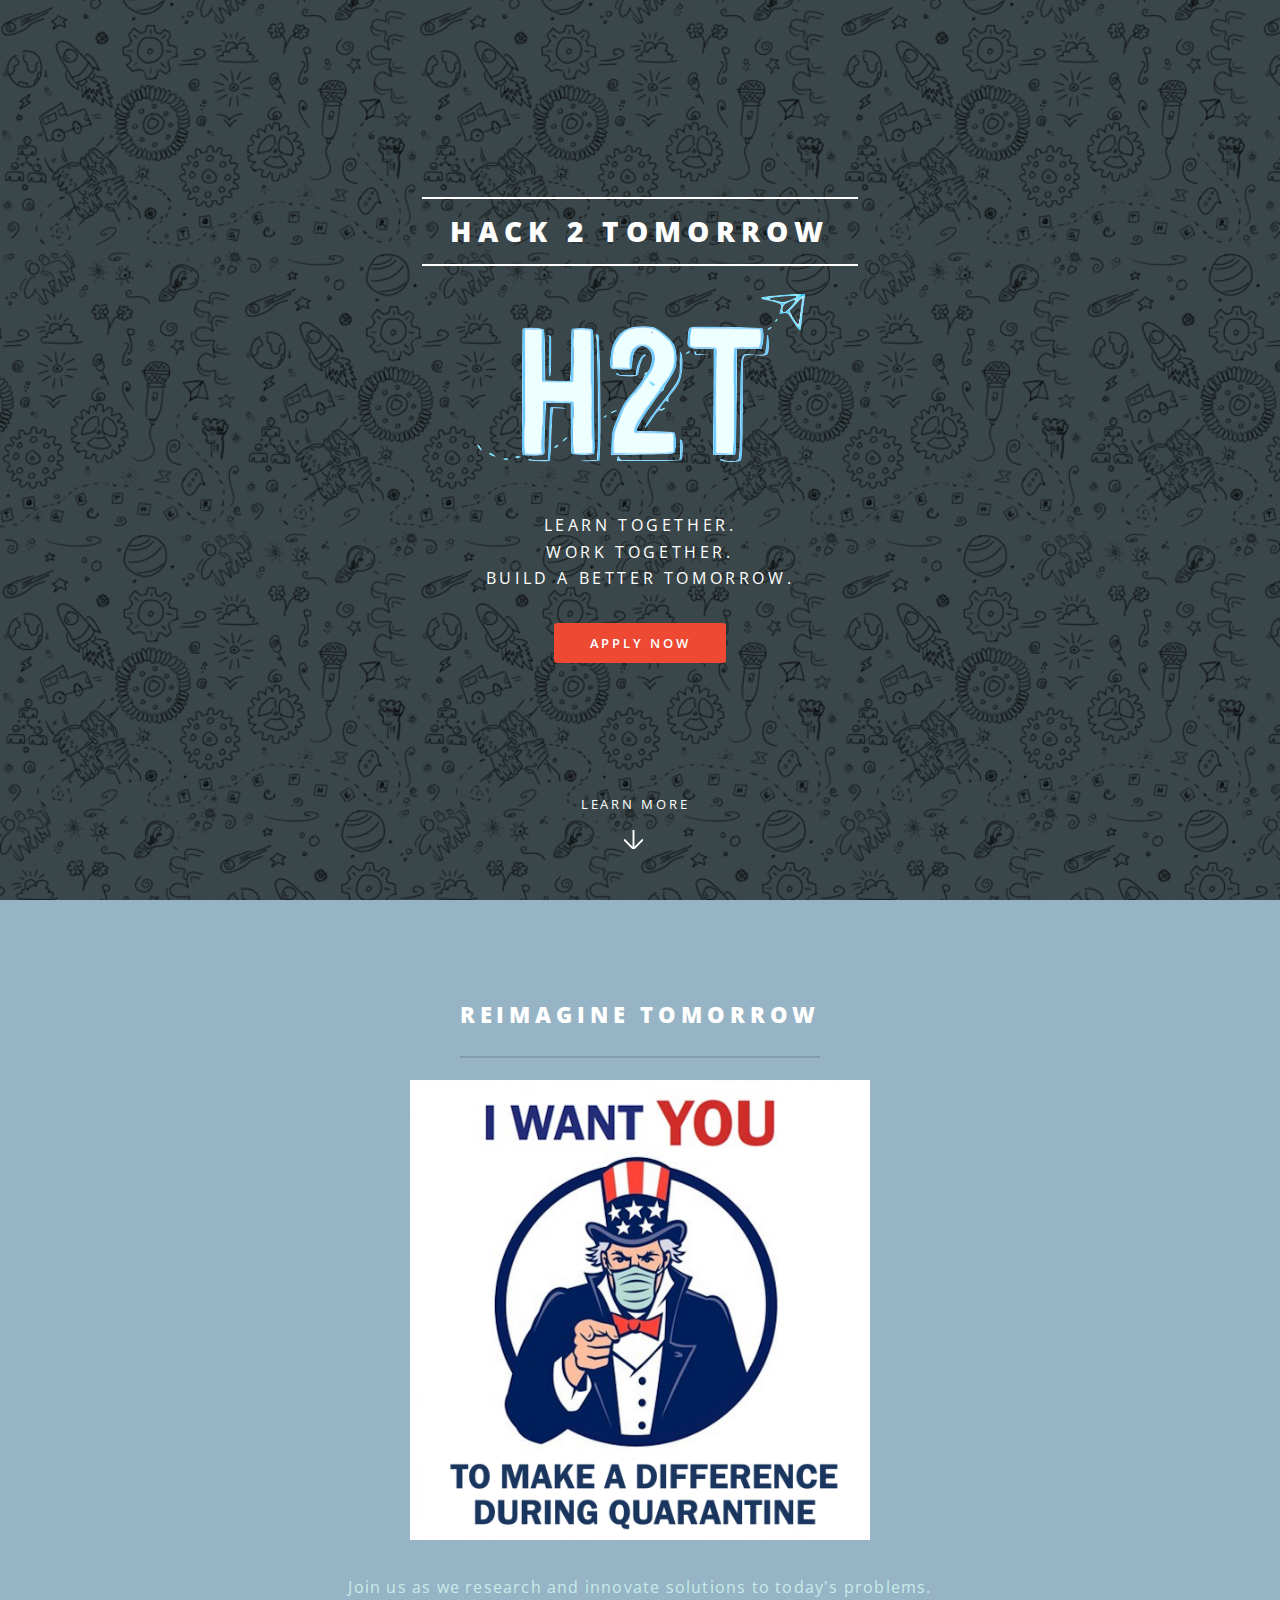
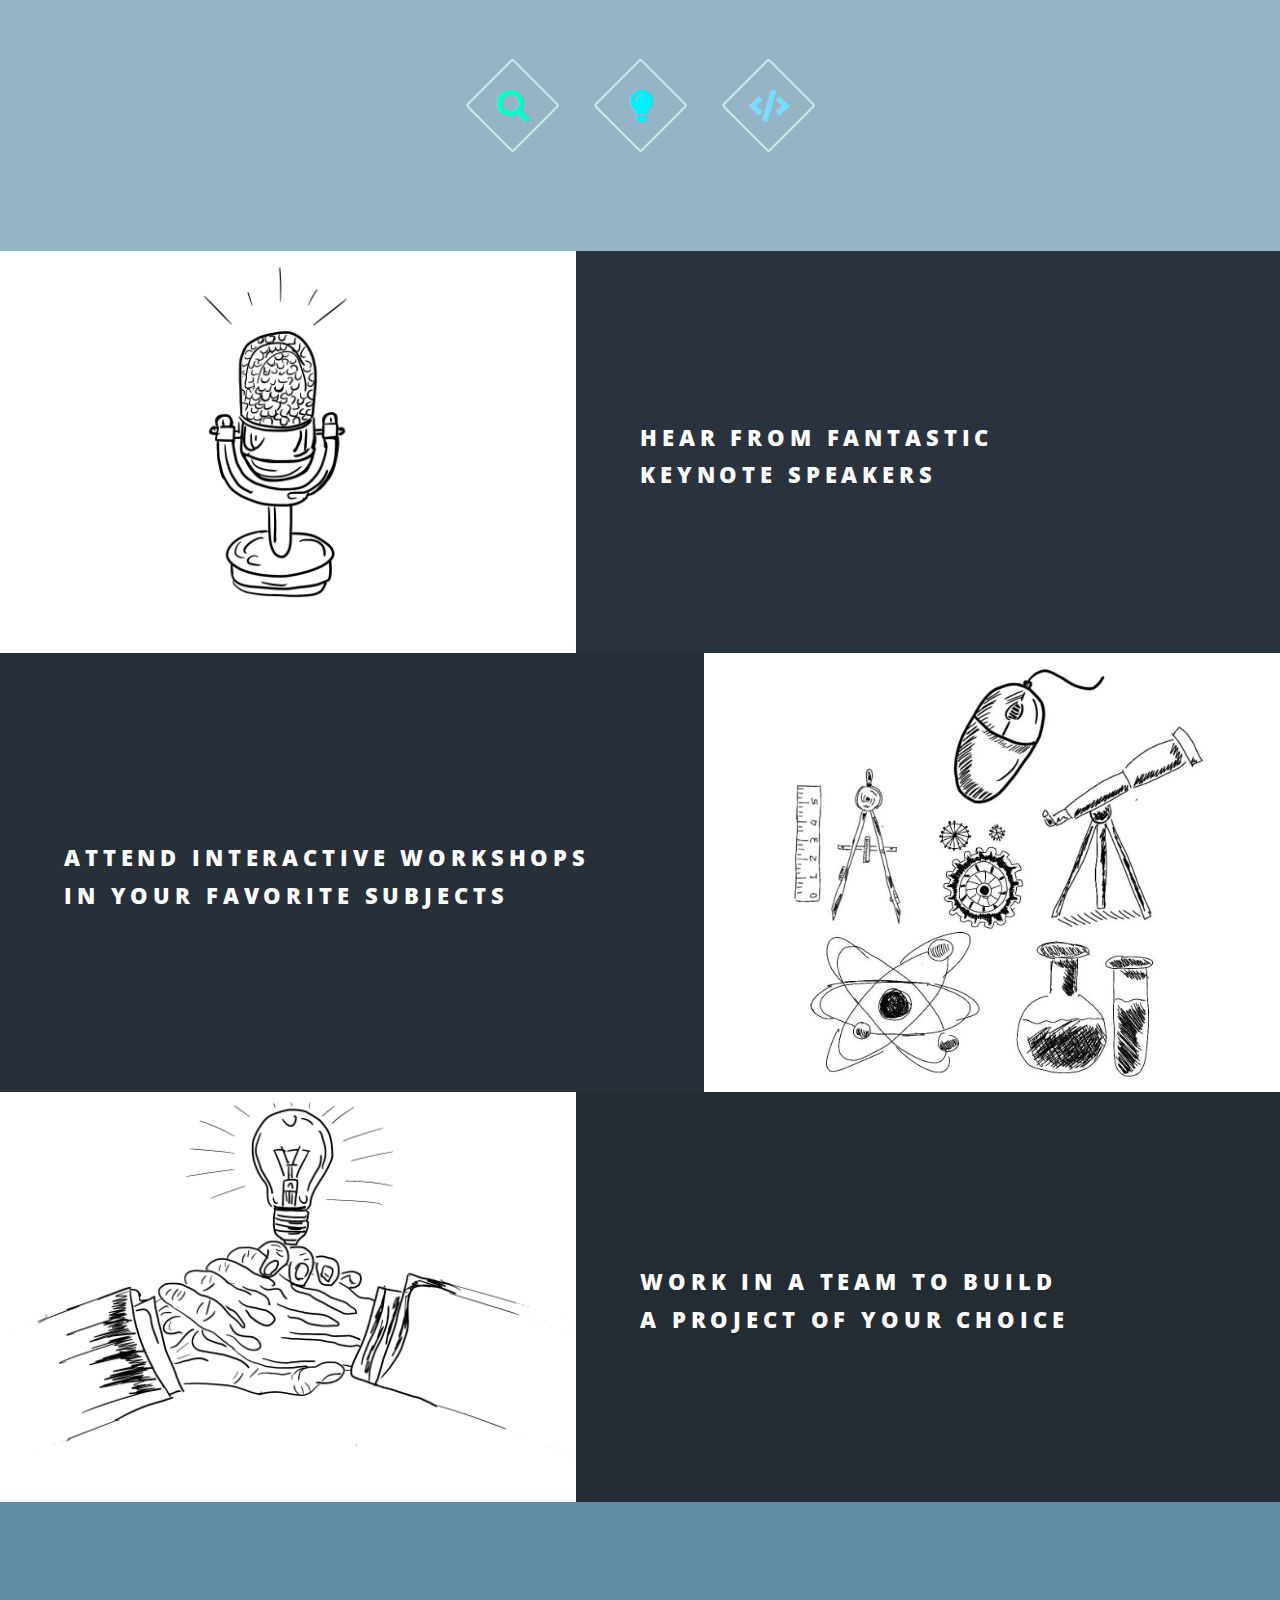
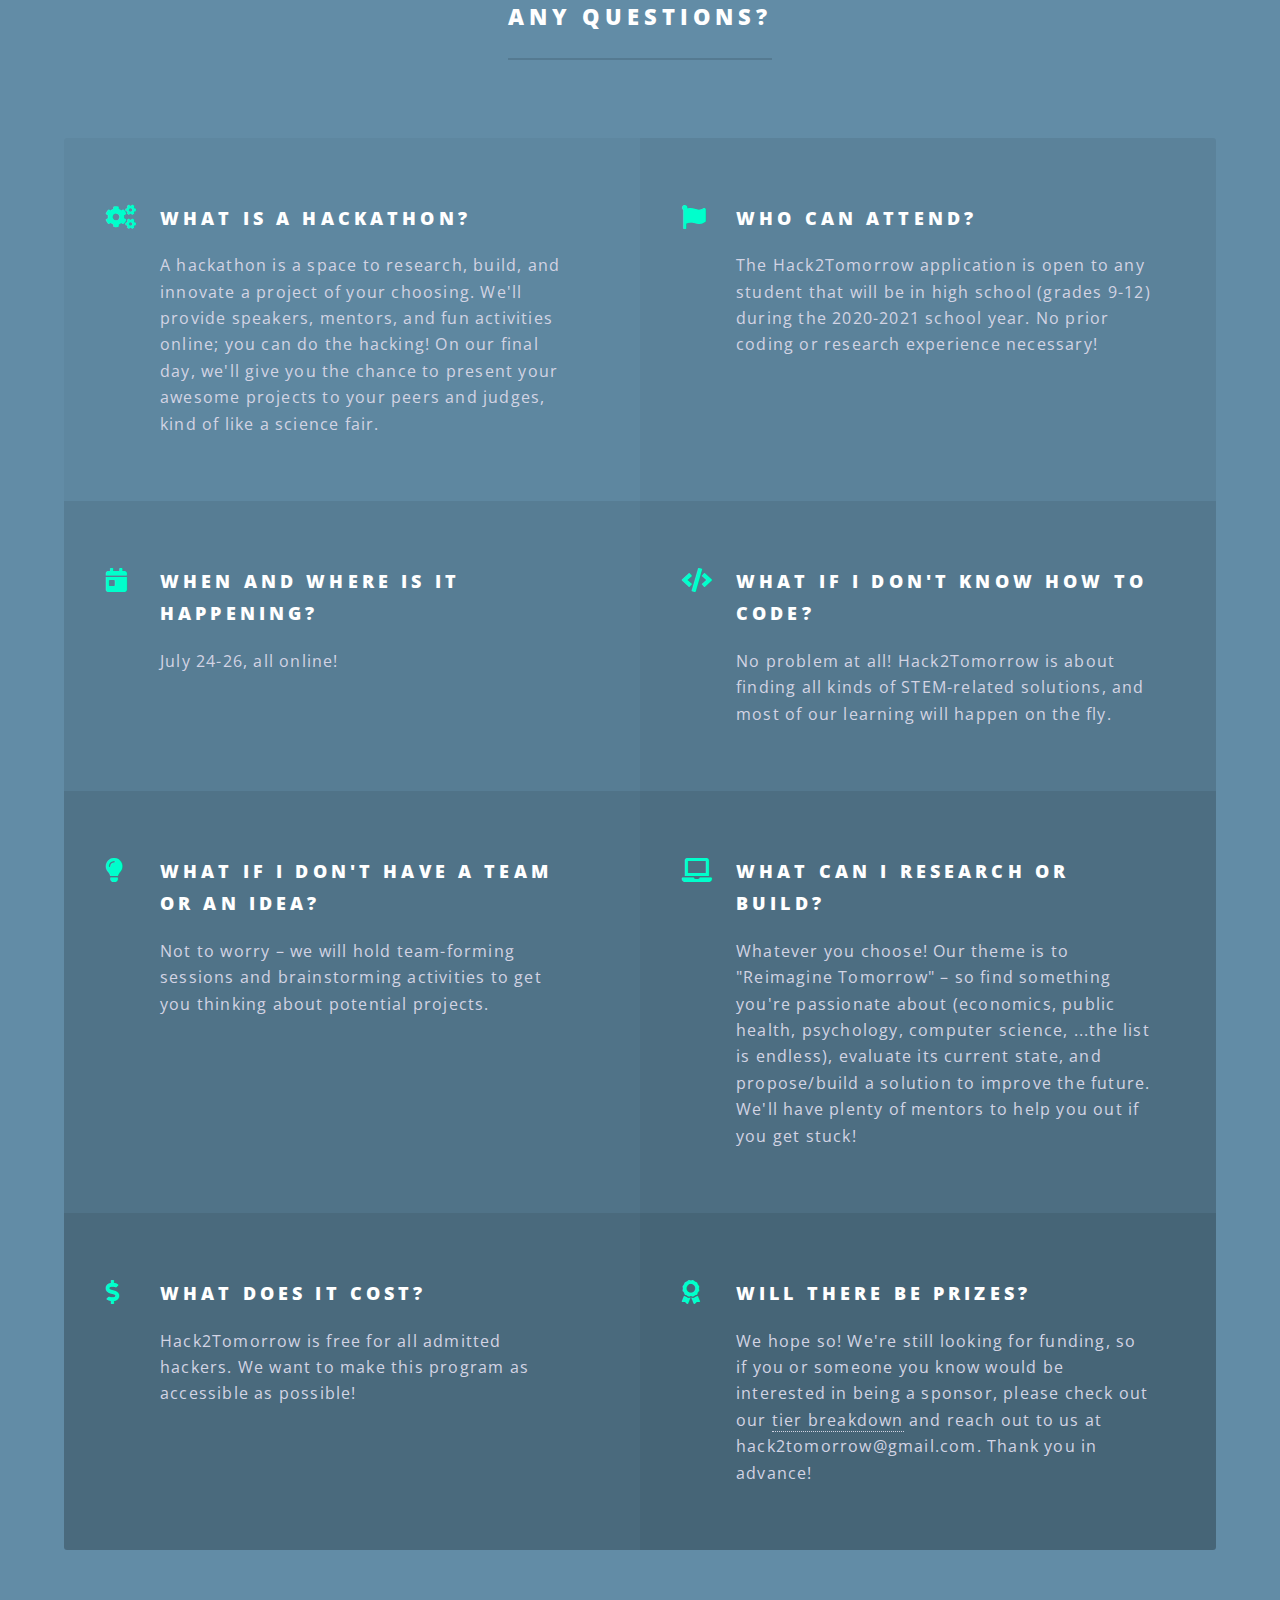
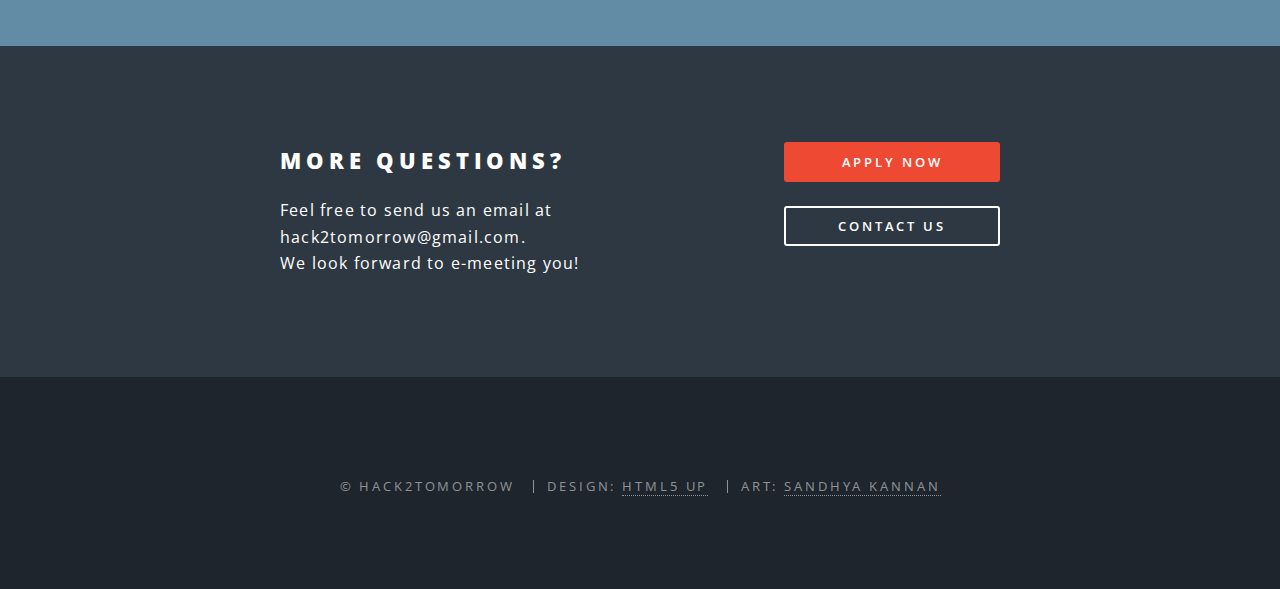
==== commit 44063e97: "Logos updated and confirmed" ====
--- a/index.html
+++ b/index.html
@@ -43,7 +43,7 @@
 					<section id="banner">
 						<div class="inner">
 							<h2>Hack 2 Tomorrow</h2>
-							<p><img src="images/landing_logo.png" alt=""/></p>
+							<p><img src="images/lp_logo.png" alt=""></p>
 							<p>Learn together.<br />
 							Work together.<br />
 							Build a better tomorrow.</p>
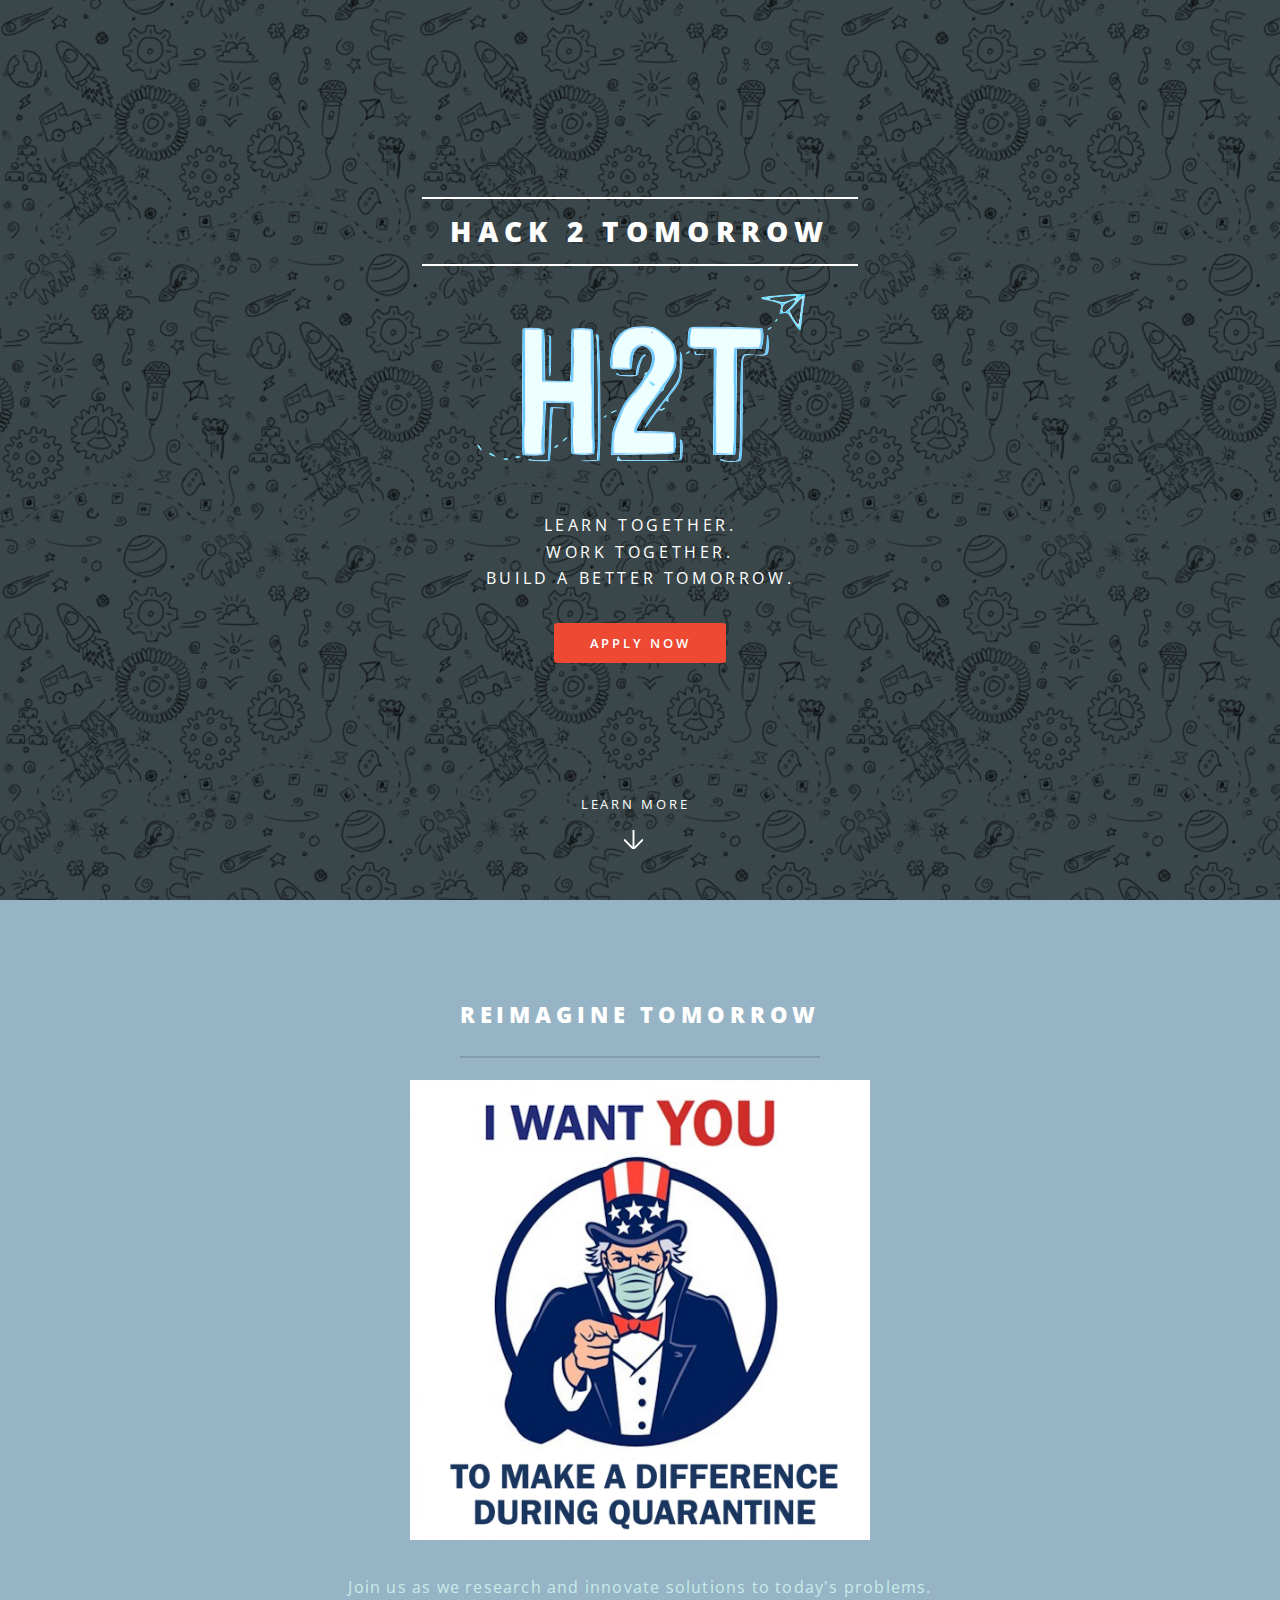
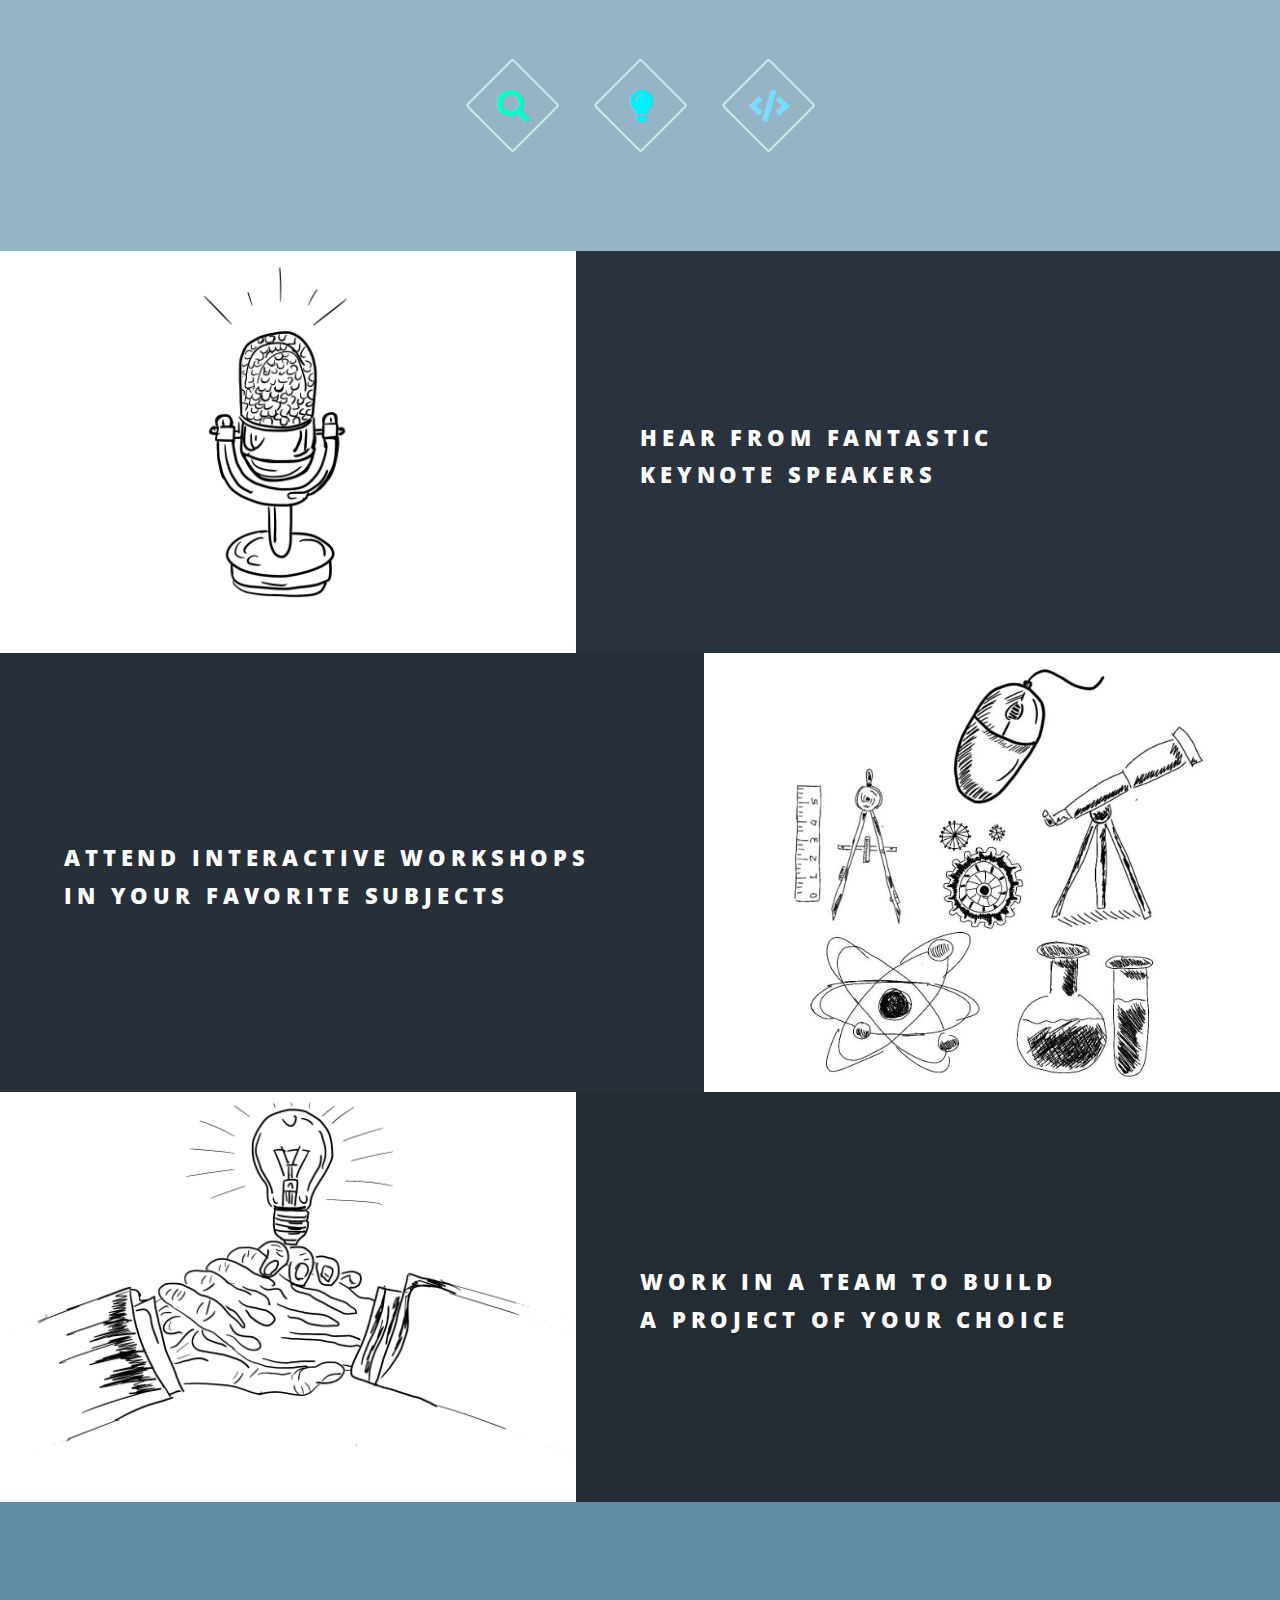
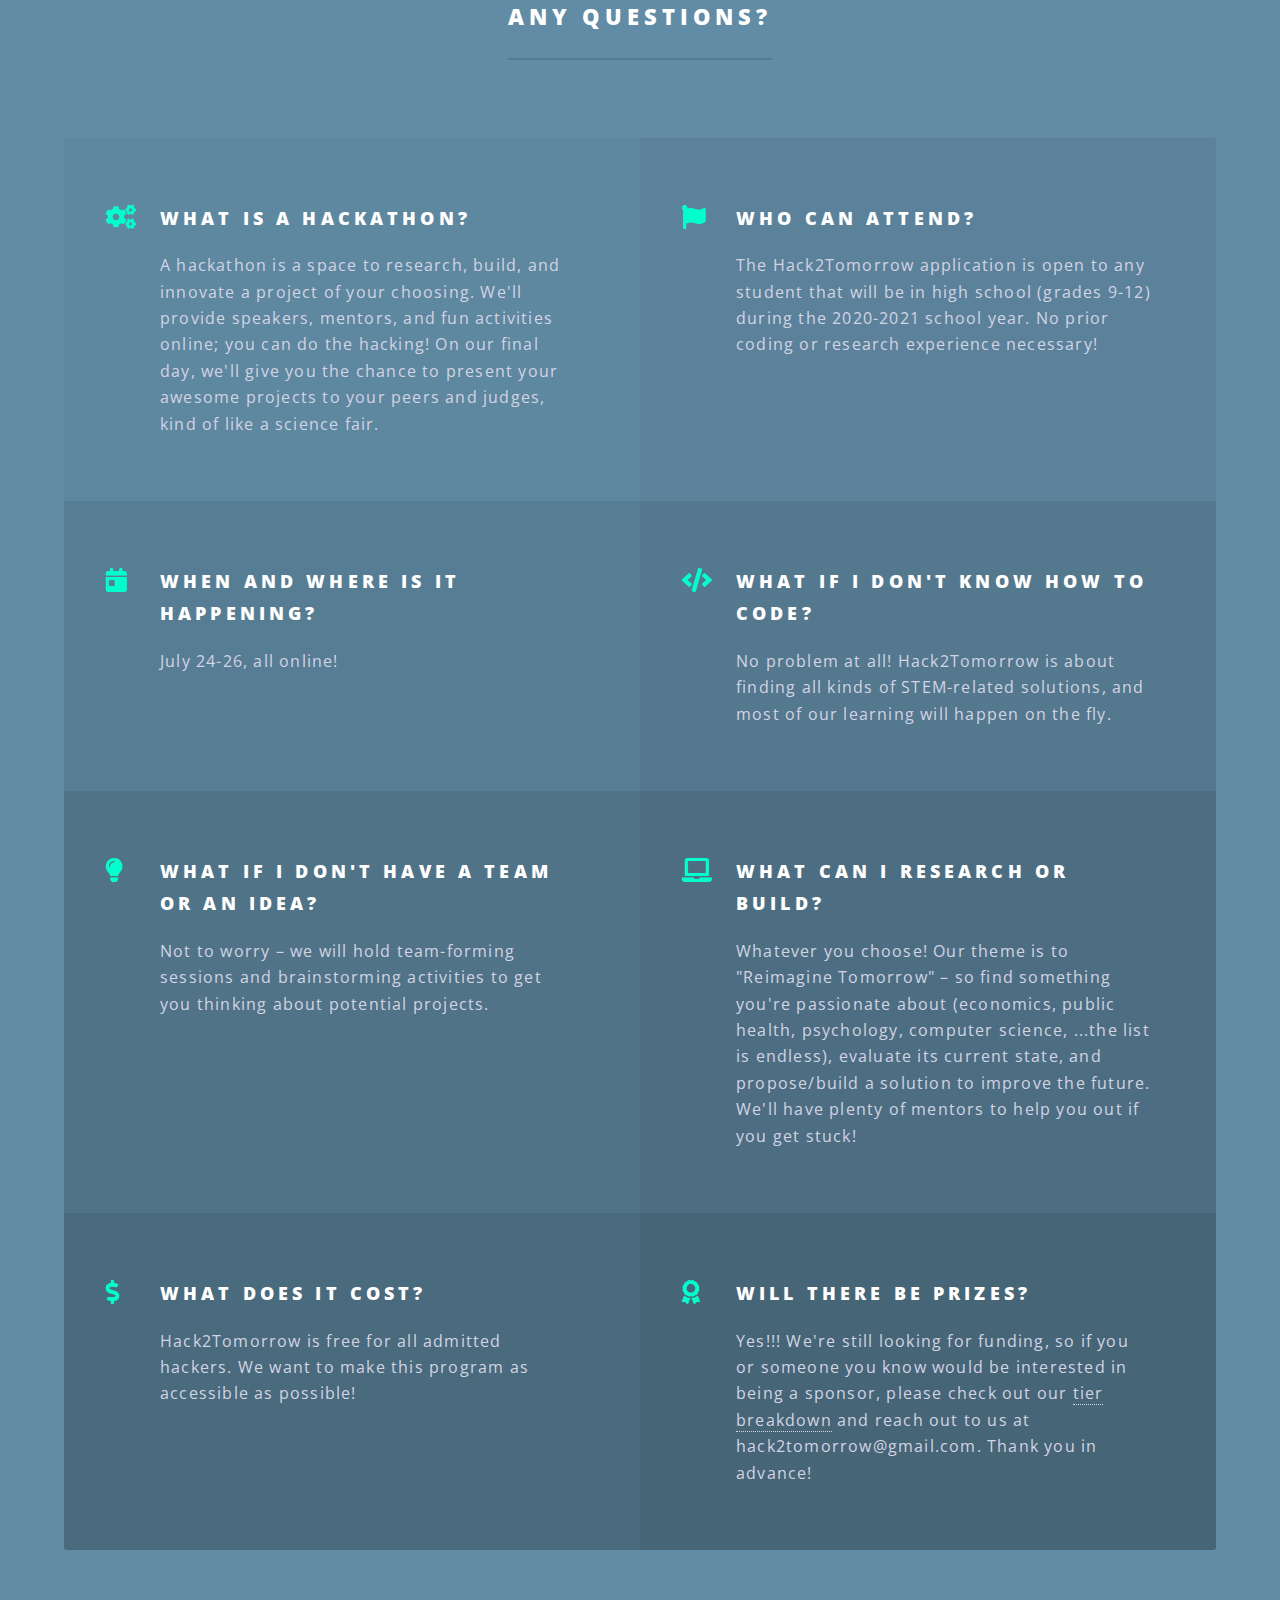
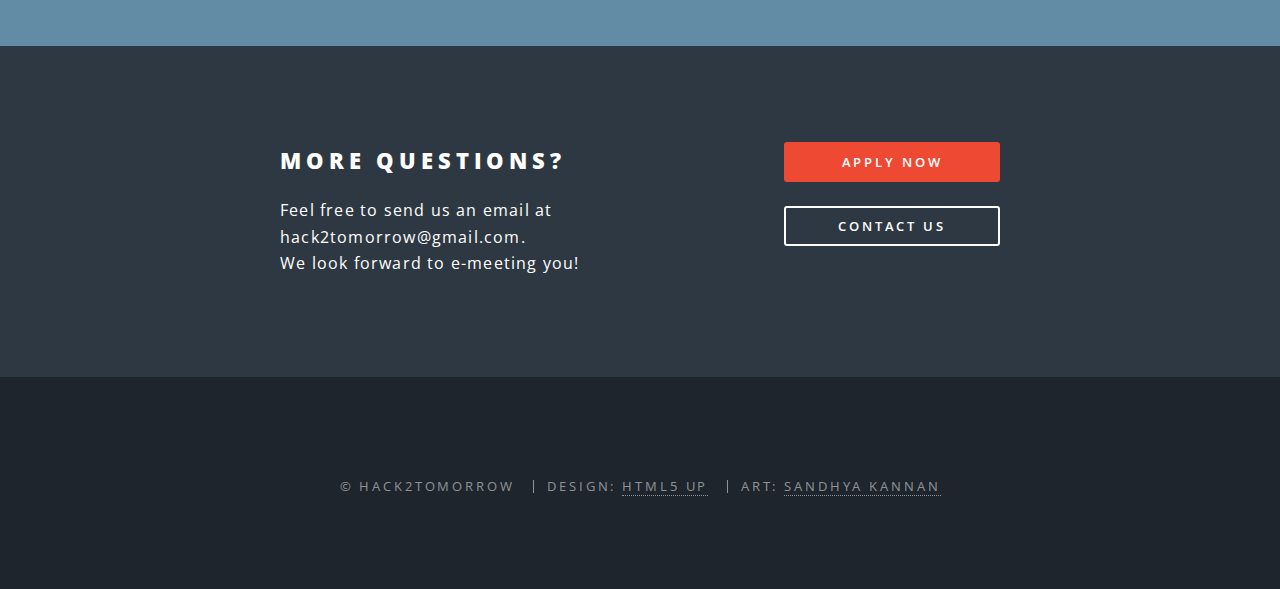
==== commit 74db5d5f: "Changed sponsor message on FAQs" ====
--- a/index.html
+++ b/index.html
@@ -140,7 +140,7 @@
 								</li>
 								<li class="icon solid fa-award">
 									<h3>Will there be prizes?</h3>
-									<p>We hope so! We're still looking for funding, so if you or someone you know would be interested in being a sponsor, please check out our 
+									<p>Yes!!! We're still looking for funding, so if you or someone you know would be interested in being a sponsor, please check out our 
 										<a target="_blank" rel="noopener noreferrer" href="images/sponsor flyer.pdf">tier breakdown</a> and reach out to us at hack2tomorrow@gmail.com. 
 										Thank you in advance!</p>
 								</li>
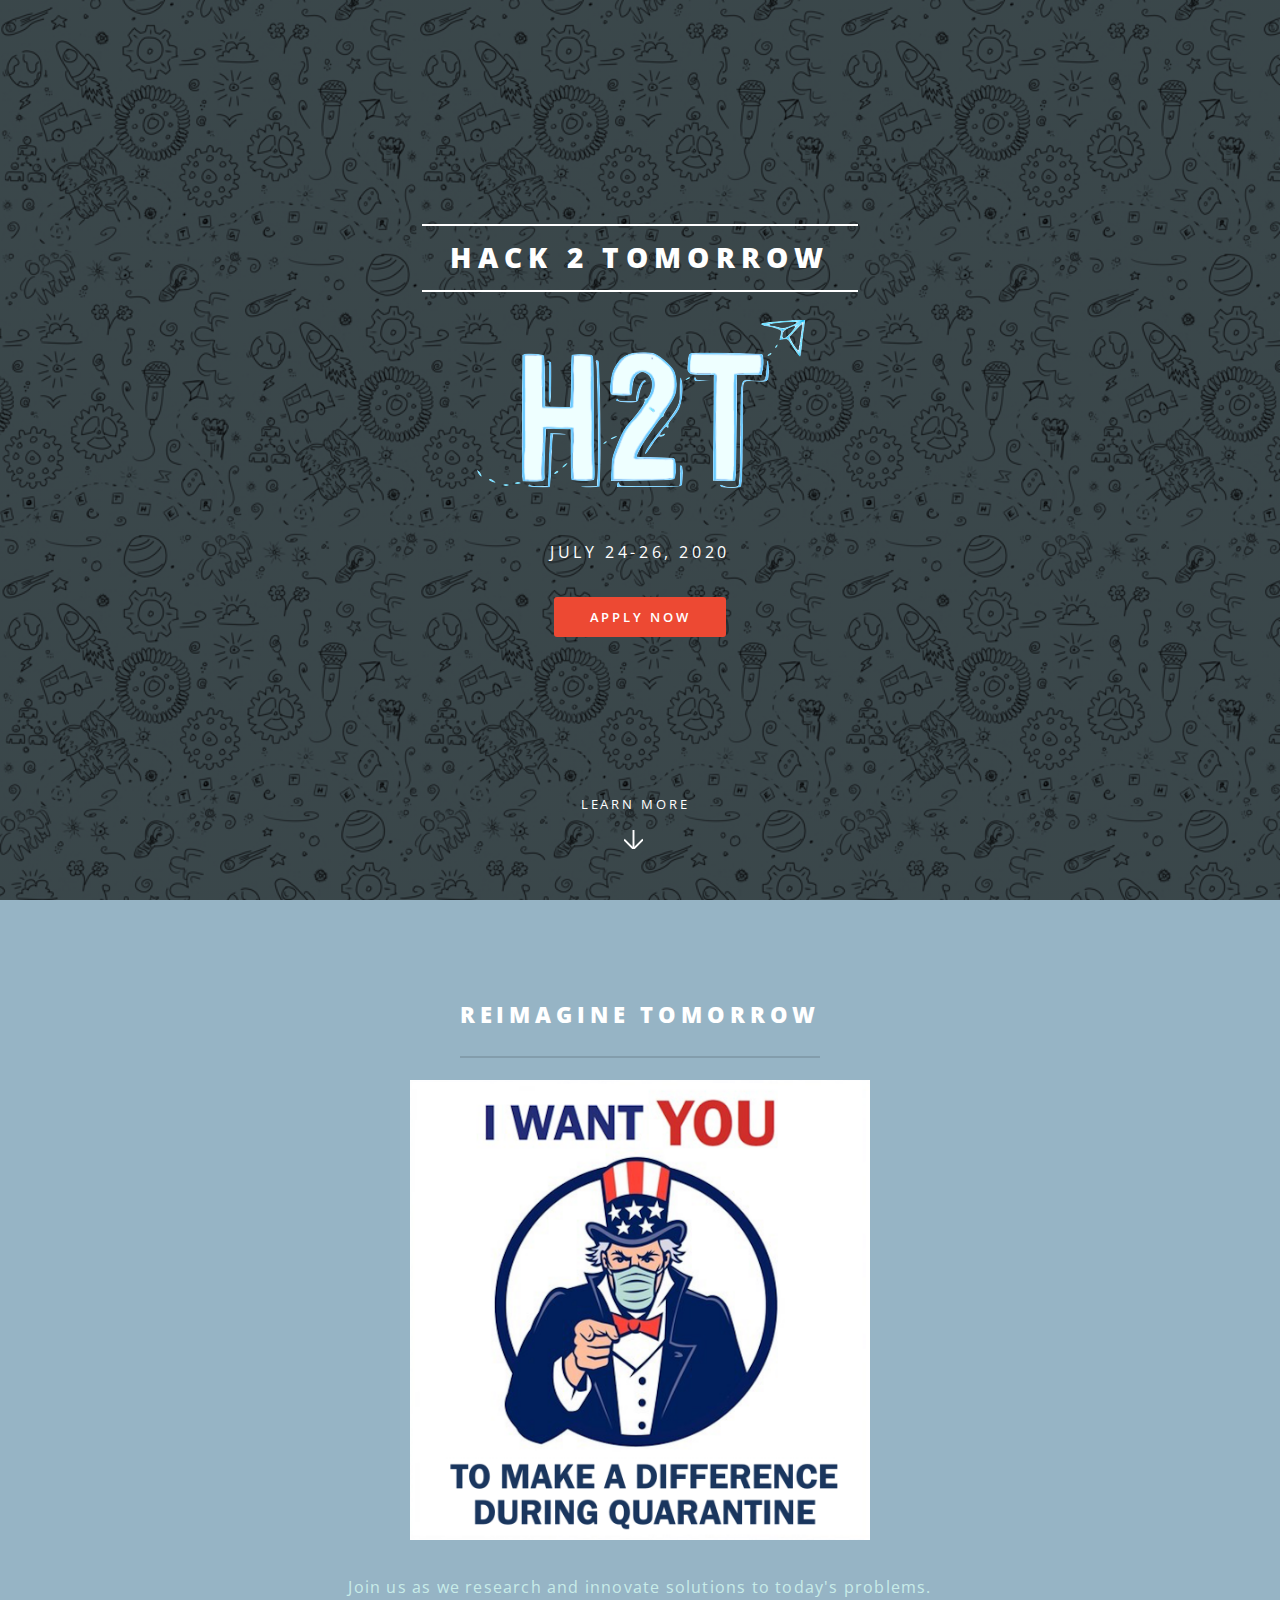
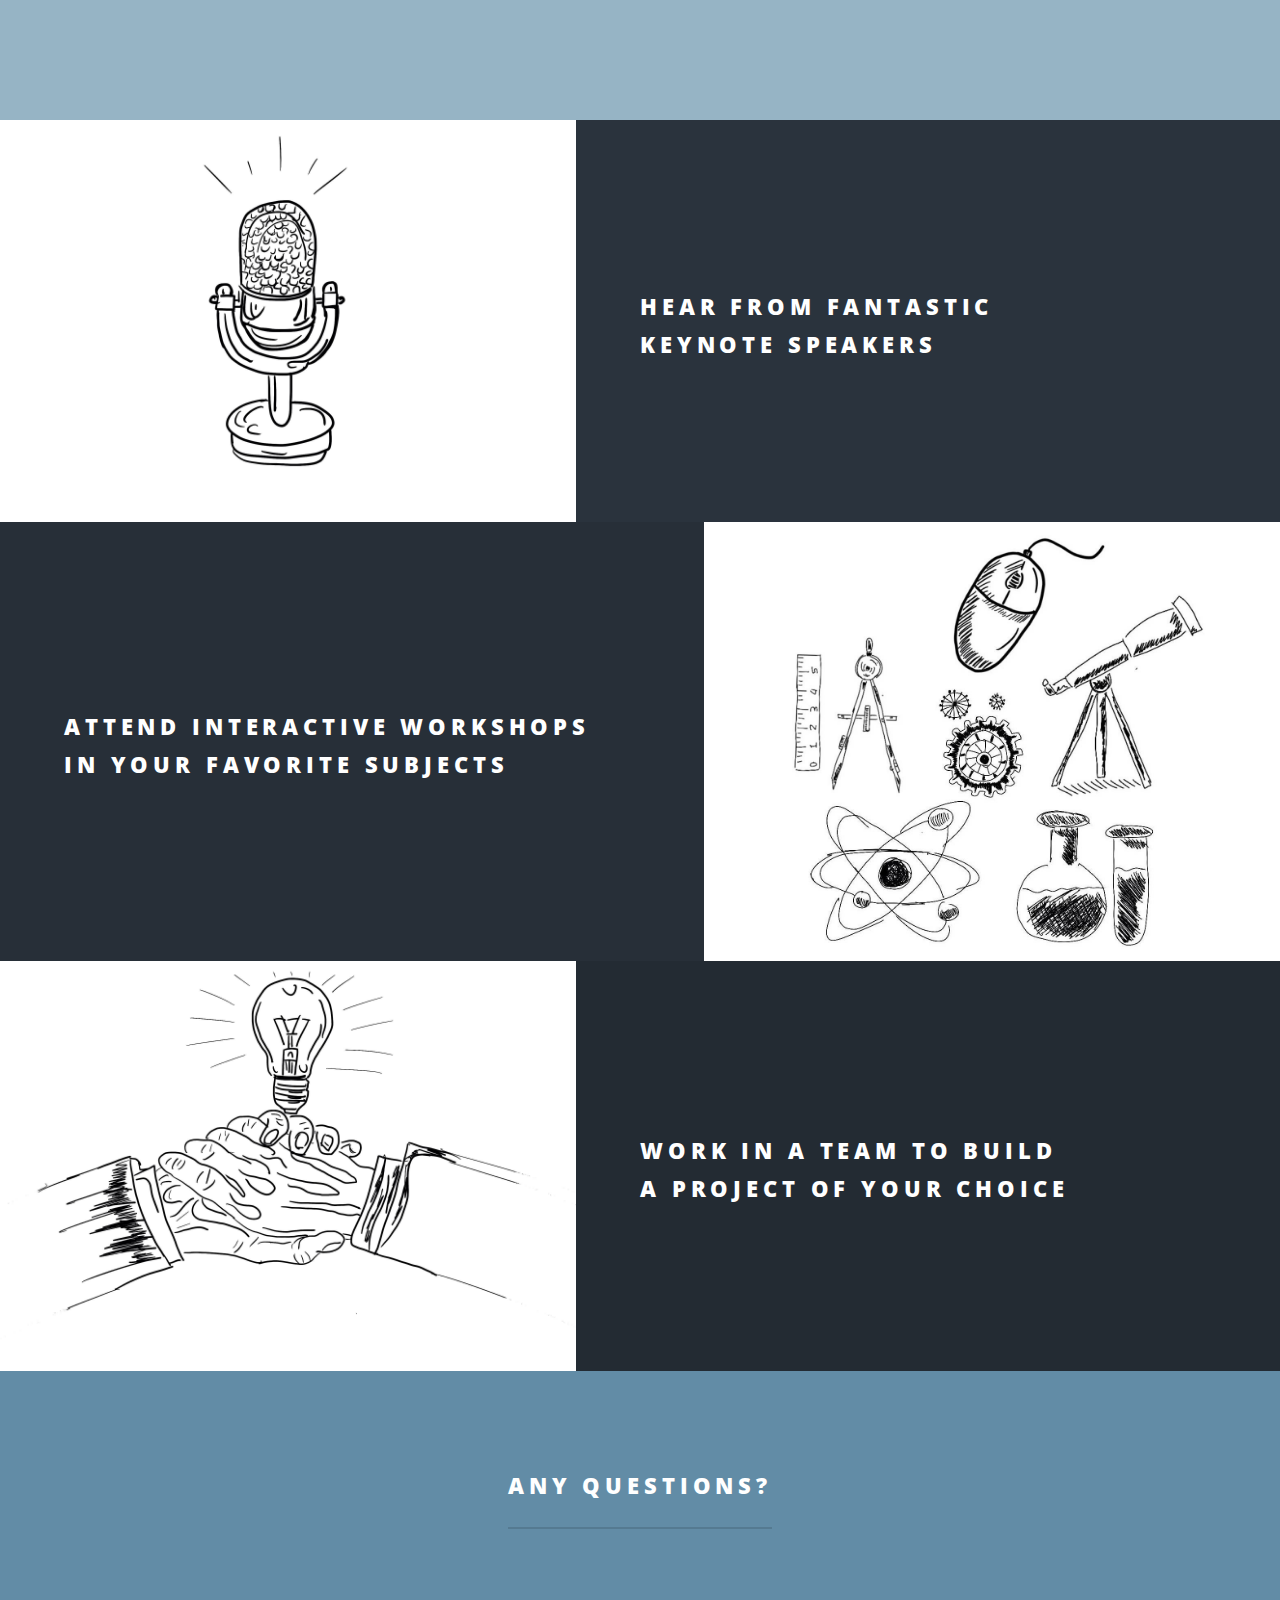
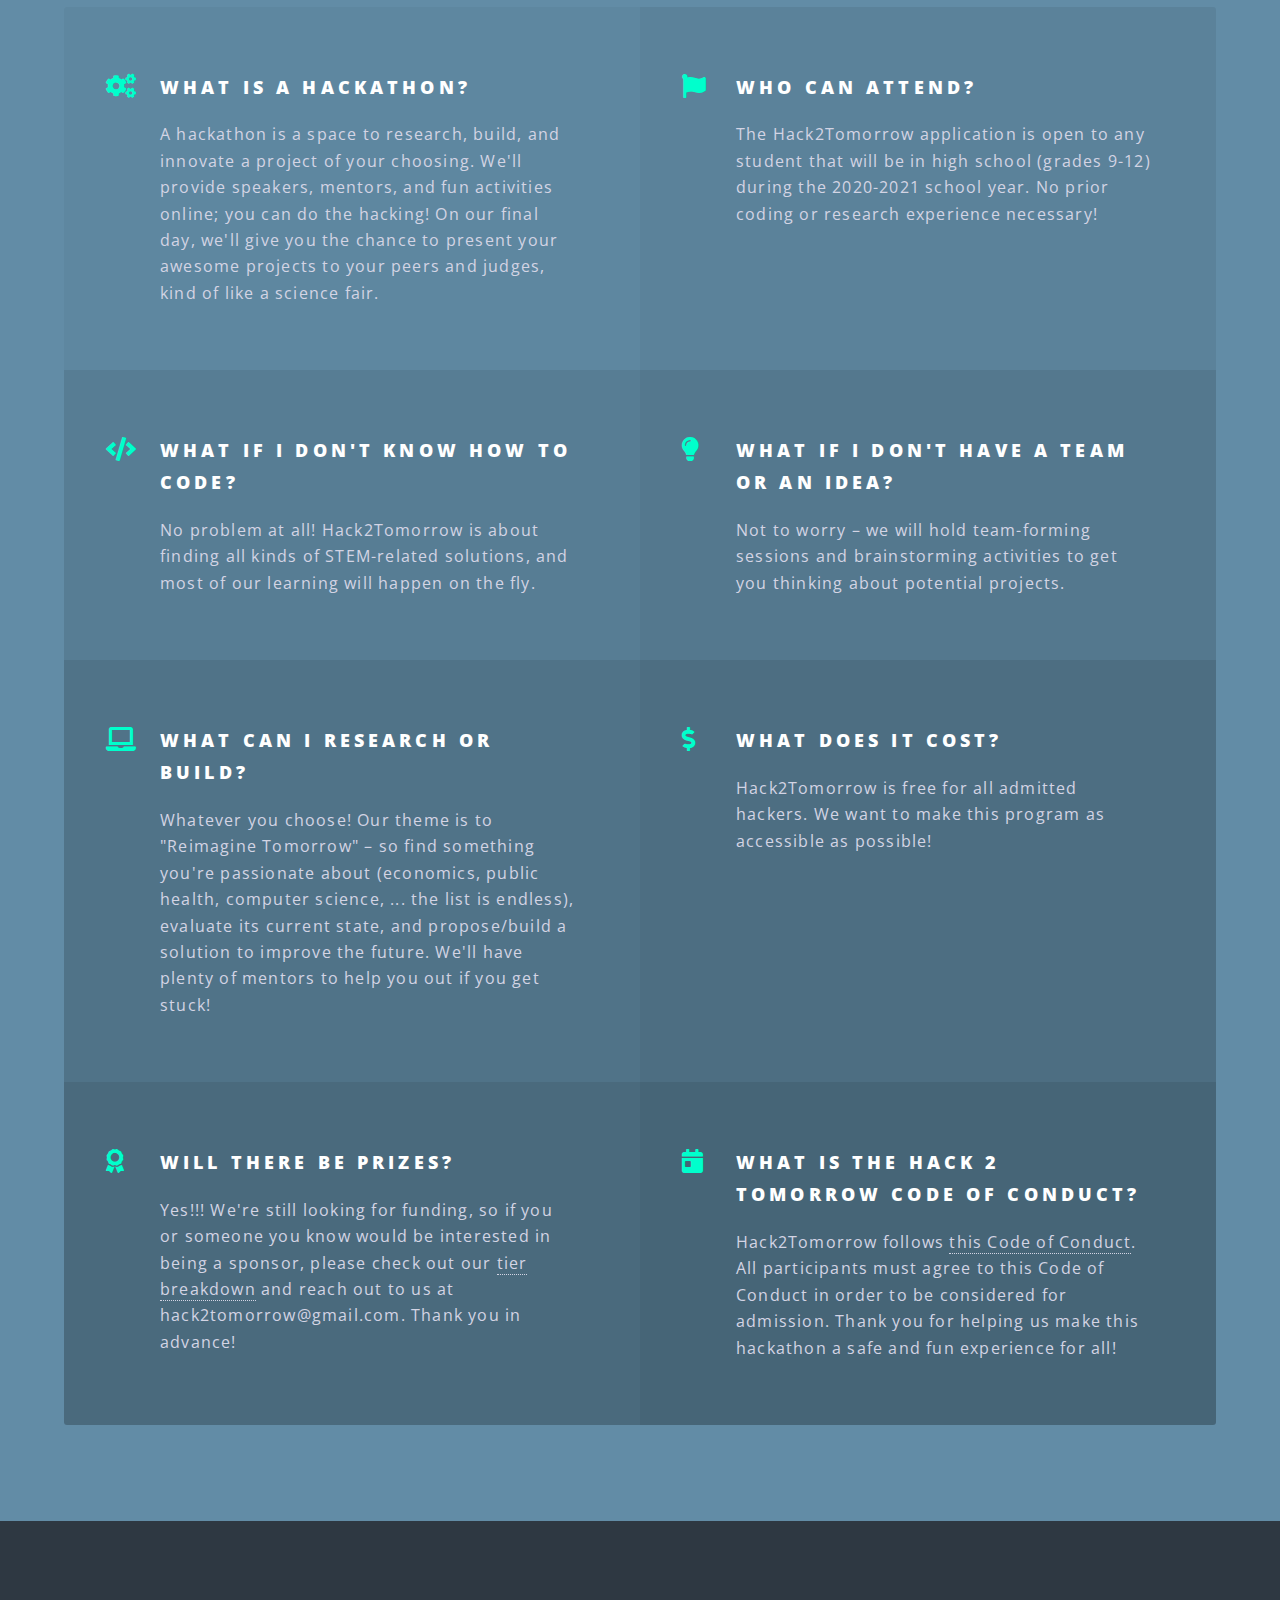
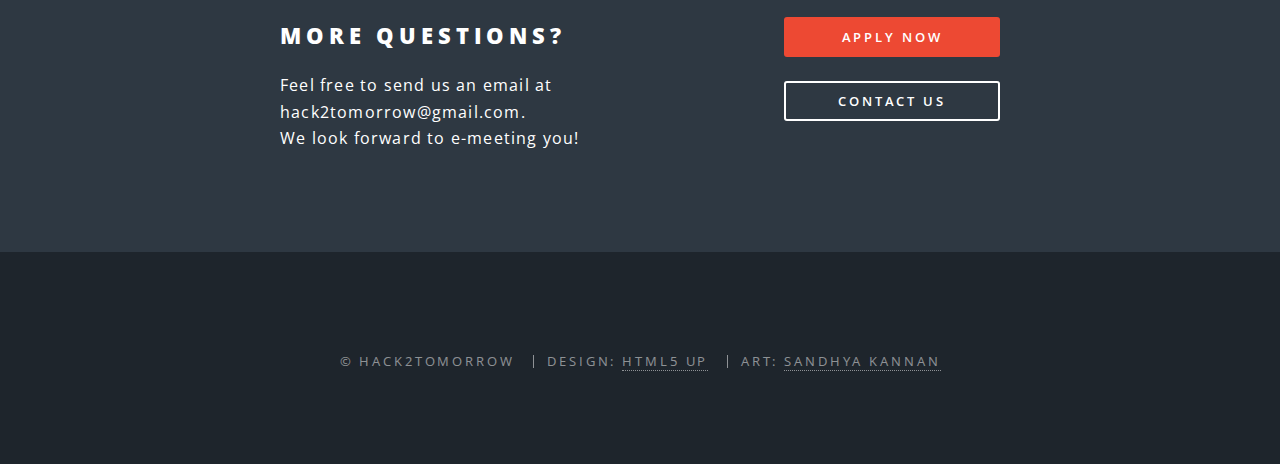
==== commit ebbfc1d5: "Added Code of Conduct" ====
--- a/index.html
+++ b/index.html
@@ -44,9 +44,10 @@
 						<div class="inner">
 							<h2>Hack 2 Tomorrow</h2>
 							<p><img src="images/lp_logo.png" alt=""></p>
-							<p>Learn together.<br />
+							<p>July 24-26, 2020</p>
+							<!-- <p>Learn together.<br />
 							Work together.<br />
-							Build a better tomorrow.</p>
+							Build a better tomorrow.</p> -->
 							<ul class="actions special">
 								<li><a target="_blank" rel="noopener noreferrer" href="https://forms.gle/U4U7GTTjnFhF6MVc9" class="button primary">Apply Now</a></li>
 							</ul>
@@ -62,11 +63,6 @@
 								<div><img src="images/uncle_sam_mask.png" alt="" style="width:40%; height: auto;"></div>
 								<p></br>Join us as we research and innovate solutions to today's problems.</p>
 							</header>
-							<ul class="icons major">
-								<li><span class="icon solid fa-search major style1"><span class="label">Lorem</span></span></li>
-								<li><span class="icon solid fa-lightbulb major style2"><span class="label">Ipsum</span></span></li>
-								<li><span class="icon solid fa-code major style3"><span class="label">Dolor</span></span></li>
-							</ul>
 						</div>
 					</section>
 
@@ -115,10 +111,6 @@
 									<p>The Hack2Tomorrow application is open to any student that will be in high school (grades 9-12) during the 2020-2021 school year. 
 										No prior coding or research experience necessary!</p>
 								</li>
-								<li class="icon solid fa-calendar-day">
-									<h3>When and where is it happening?</h3>
-									<p>July 24-26, all online!</p>
-								</li>
 								<li class="icon solid fa-code">
 									<h3>What if I don't know how to code?</h3>
 									<p>No problem at all! Hack2Tomorrow is about finding all kinds of STEM-related solutions, and most of our learning will happen on the fly.</p>
@@ -129,9 +121,9 @@
 								</li>
 								<li class="icon solid fa-laptop">
 									<h3>What can I research or build?</h3>
-									<p>Whatever you choose! Our theme is to "Reimagine Tomorrow" – so find something you're passionate about (economics, public health, 
-										psychology, computer science, ...the list is endless), evaluate its current state, and propose/build a solution to improve the future.
-										We'll have plenty of mentors to help you out if you get stuck!
+									<p>Whatever you choose! Our theme is to "Reimagine Tomorrow" – so find something you're passionate about (economics, public health, computer science, 
+										... the list is endless), evaluate its current state, and propose/build a solution to improve the future. We'll have plenty of mentors to help you 
+										out if you get stuck!
 									</p>
 								</li>
 								<li class="icon solid fa-dollar-sign">
@@ -143,6 +135,11 @@
 									<p>Yes!!! We're still looking for funding, so if you or someone you know would be interested in being a sponsor, please check out our 
 										<a target="_blank" rel="noopener noreferrer" href="images/sponsor flyer.pdf">tier breakdown</a> and reach out to us at hack2tomorrow@gmail.com. 
 										Thank you in advance!</p>
+								</li>
+								<li class="icon solid fa-calendar-day">
+									<h3>What is the Hack 2 Tomorrow Code of Conduct?</h3>
+									<p>Hack2Tomorrow follows <a target="_blank" rel="noopener noreferrer" href="images/Code of Conduct.pdf">this Code of Conduct</a>. All participants must agree to this Code of Conduct in order
+										 to be considered for admission. Thank you for helping us make this hackathon a safe and fun experience for all!</p>
 								</li>
 							</ul>
 						</div>
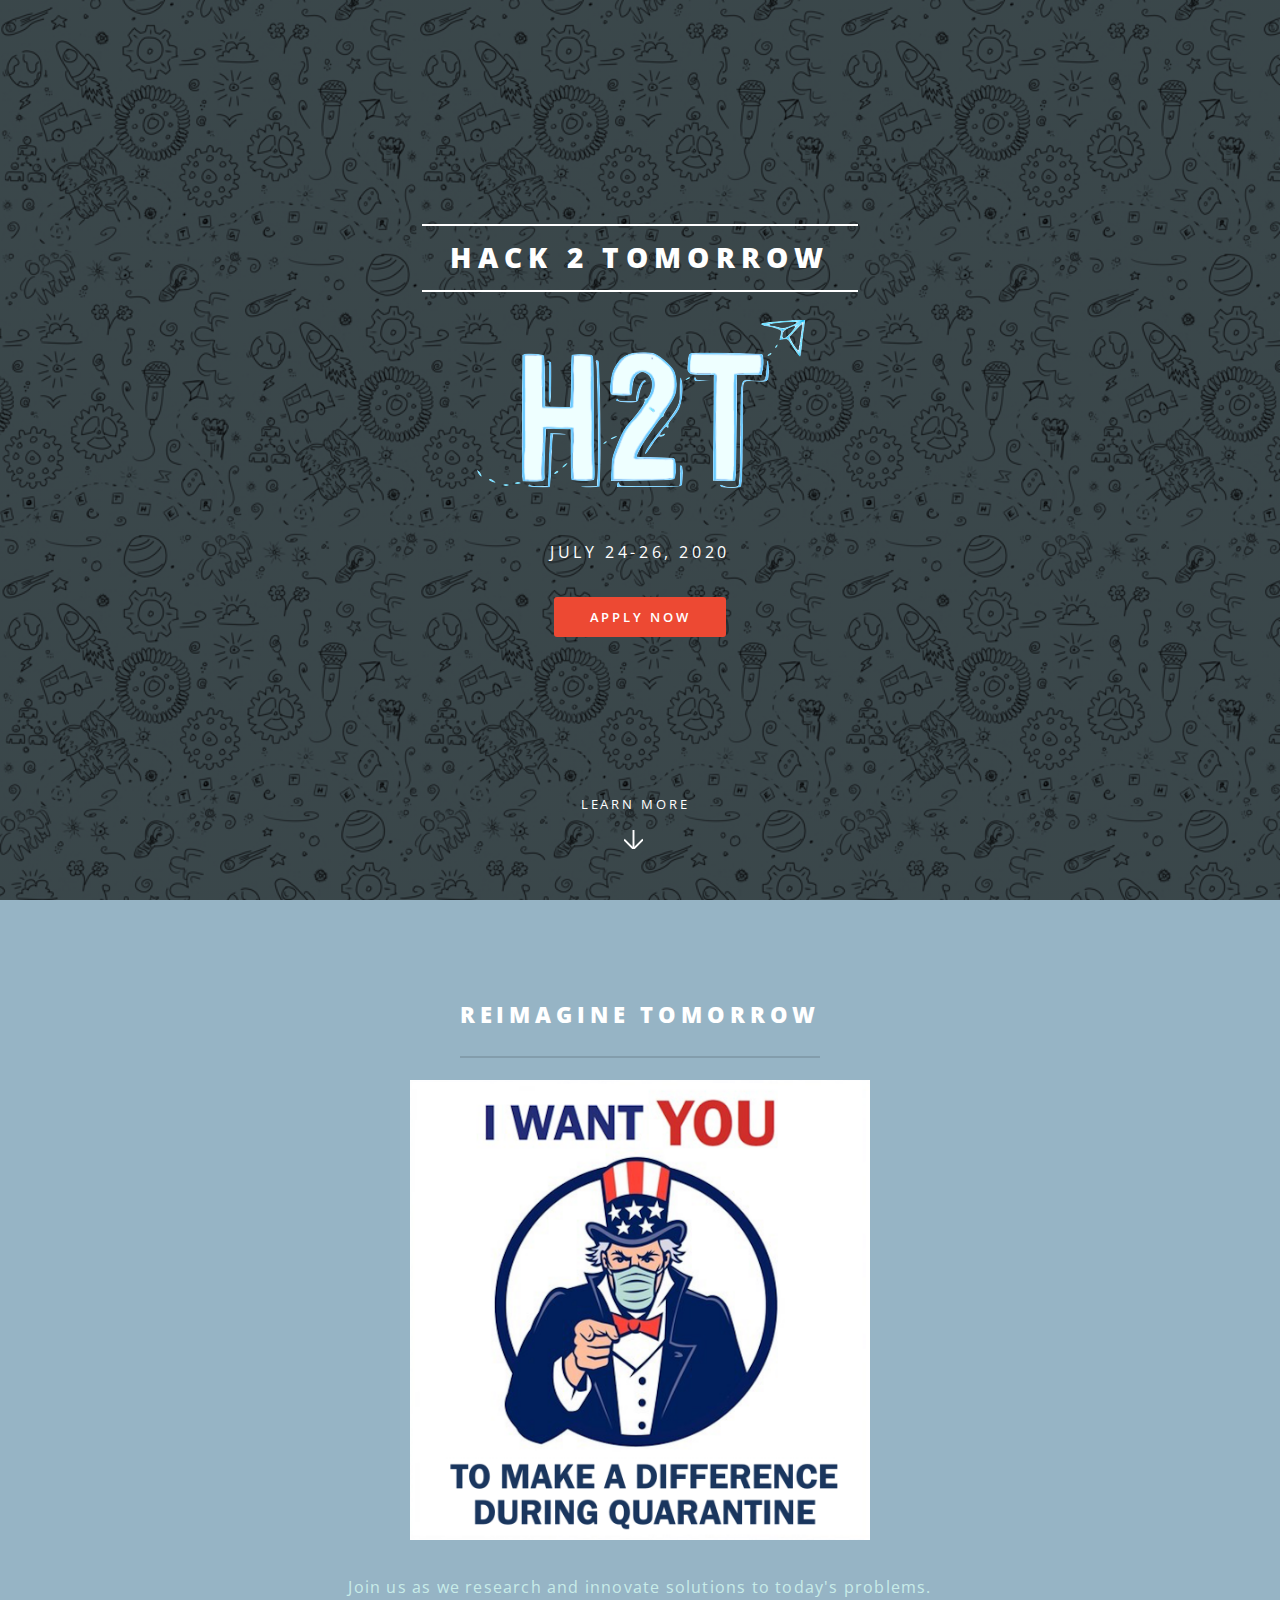
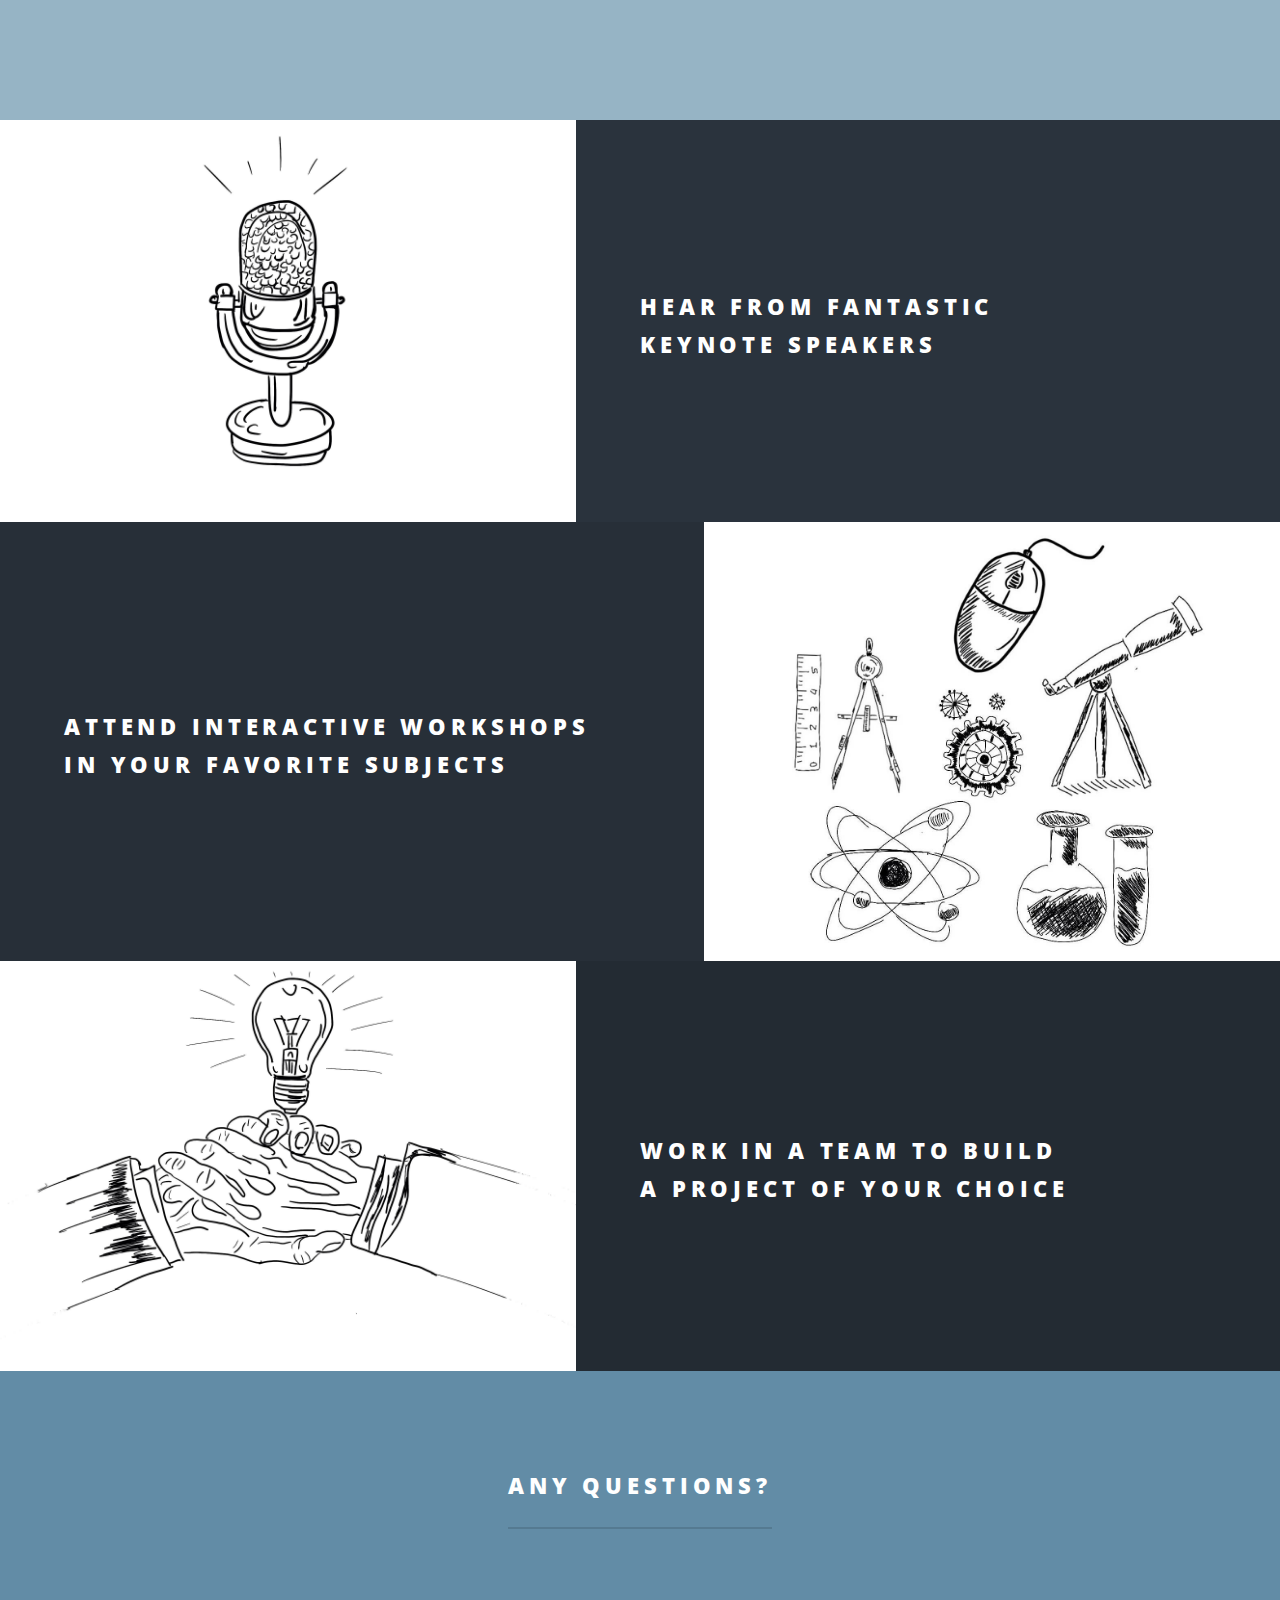
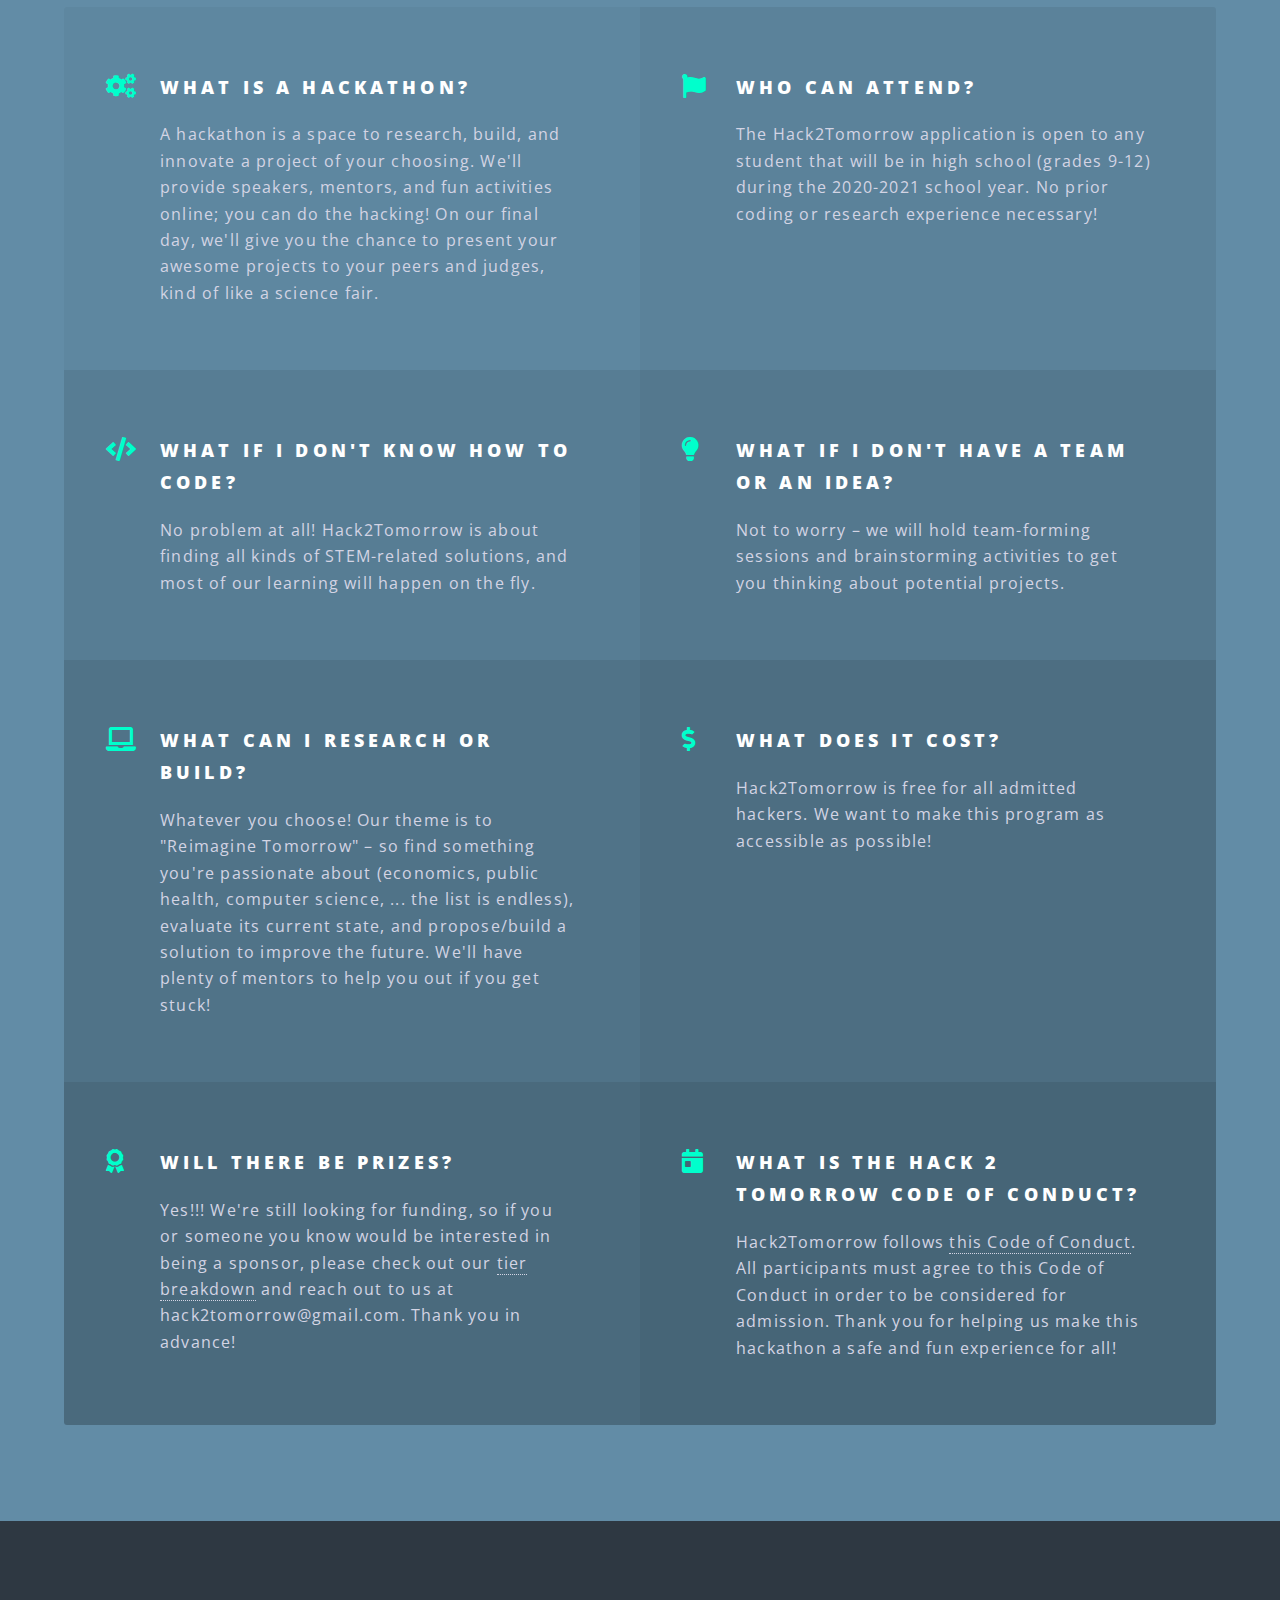
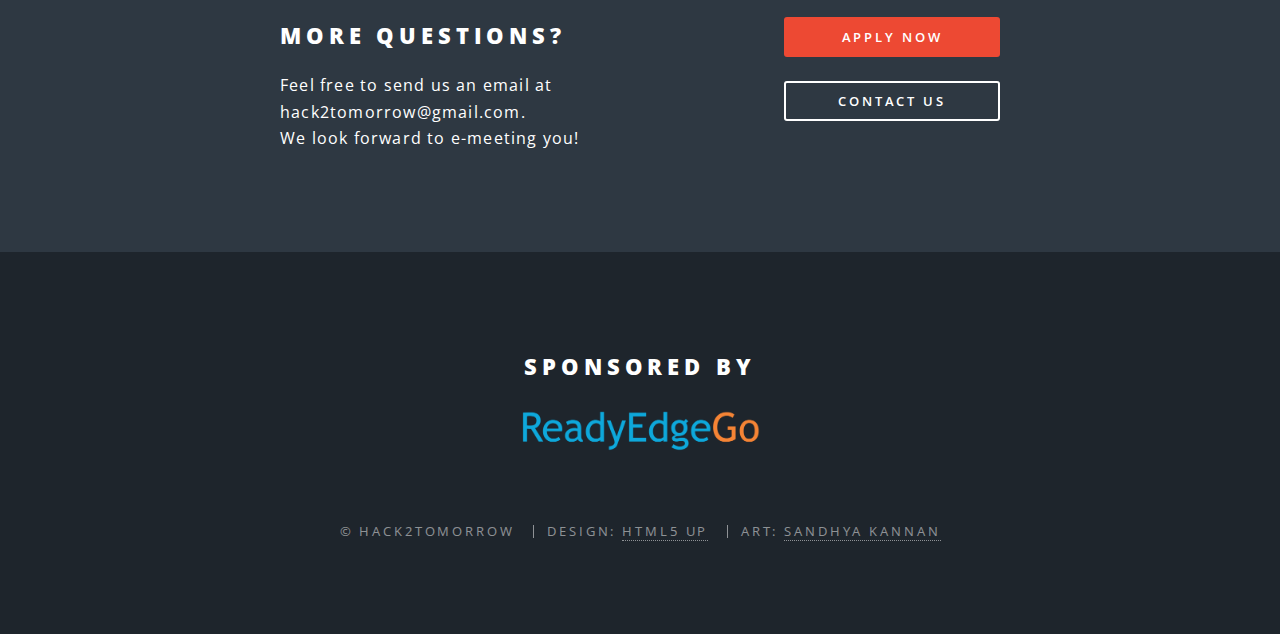
==== commit c42bd3b4: "Added sponsor ReadyEdgeGo logo" ====
--- a/index.html
+++ b/index.html
@@ -168,6 +168,17 @@
 							<li><a href="#" class="icon brands fa-dribbble"><span class="label">Dribbble</span></a></li>
 							<li><a href="#" class="icon solid fa-envelope"><span class="label">Email</span></a></li>
 						</ul>-->
+						<!-- <section class="spotlight"> -->
+							<div class="content">
+								<h2>Sponsored By</h2>
+								<div class="image">
+									<a target="_blank" rel="noopener noreferrer" href="https://www.readyedgego.com/">
+										<img src="images/sponsor1_reg.png" alt="" style="display: block; margin-left: auto; margin-right: auto; width:20%; height: auto;"/>
+									</a>
+								</div>
+								<p><br></p>
+							</div>
+						<!-- </section> -->
 						<ul class="copyright">
 							<li>&copy; Hack2Tomorrow</li>
 							<li>Design: <a target="_blank" rel="noopener noreferrer" href="http://html5up.net">HTML5 UP</a></li>
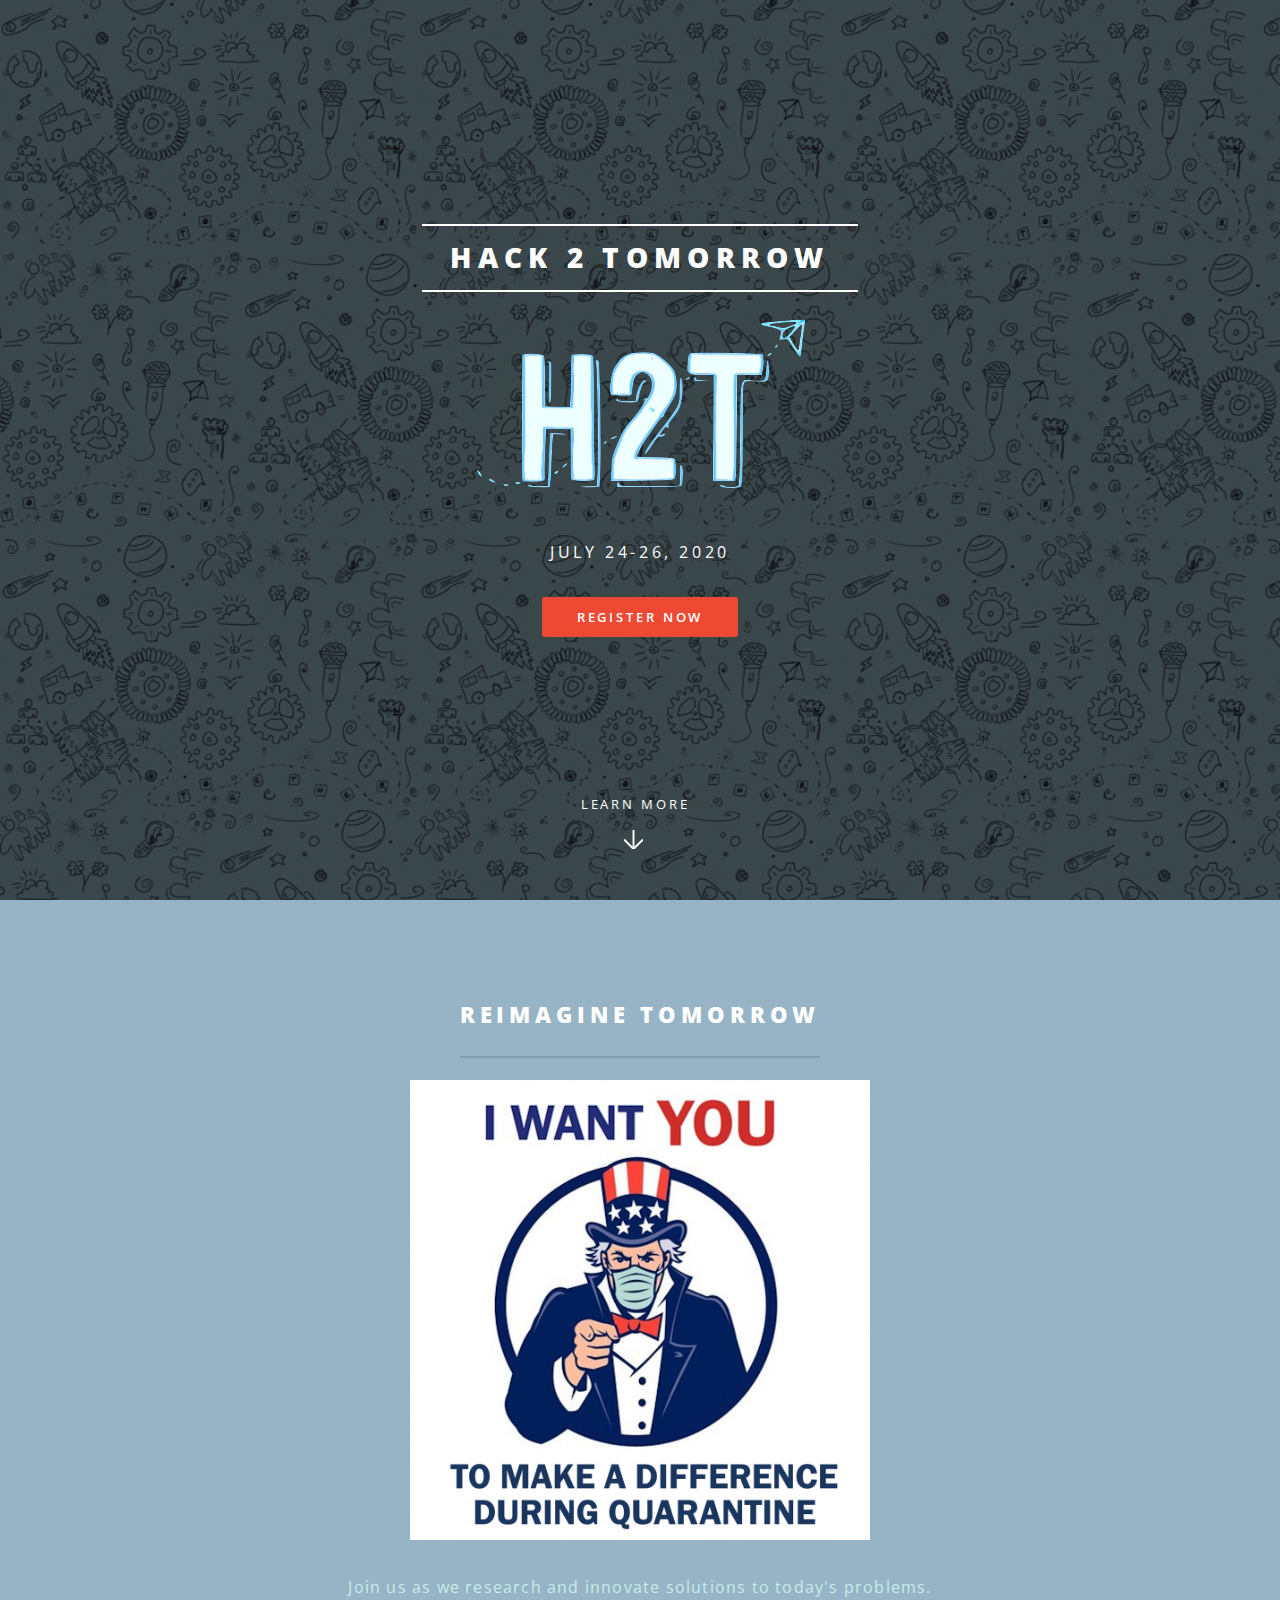
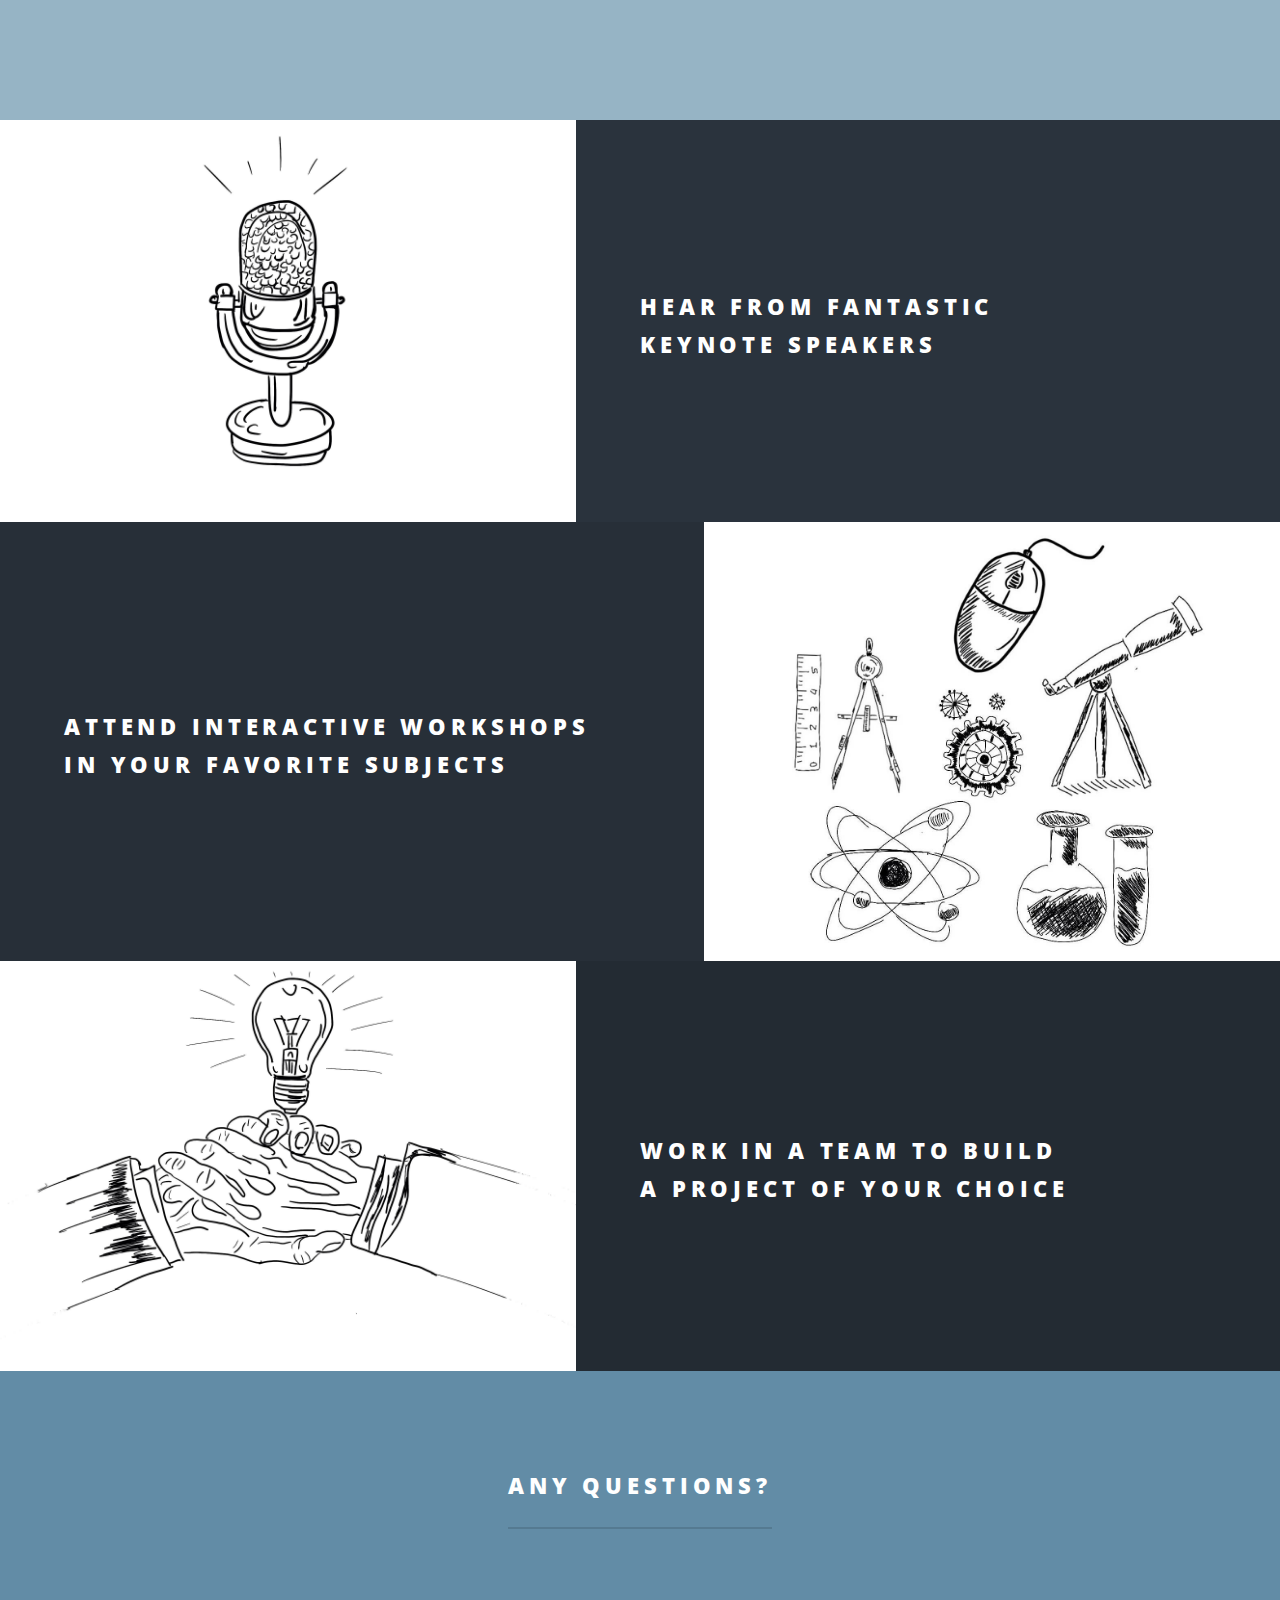
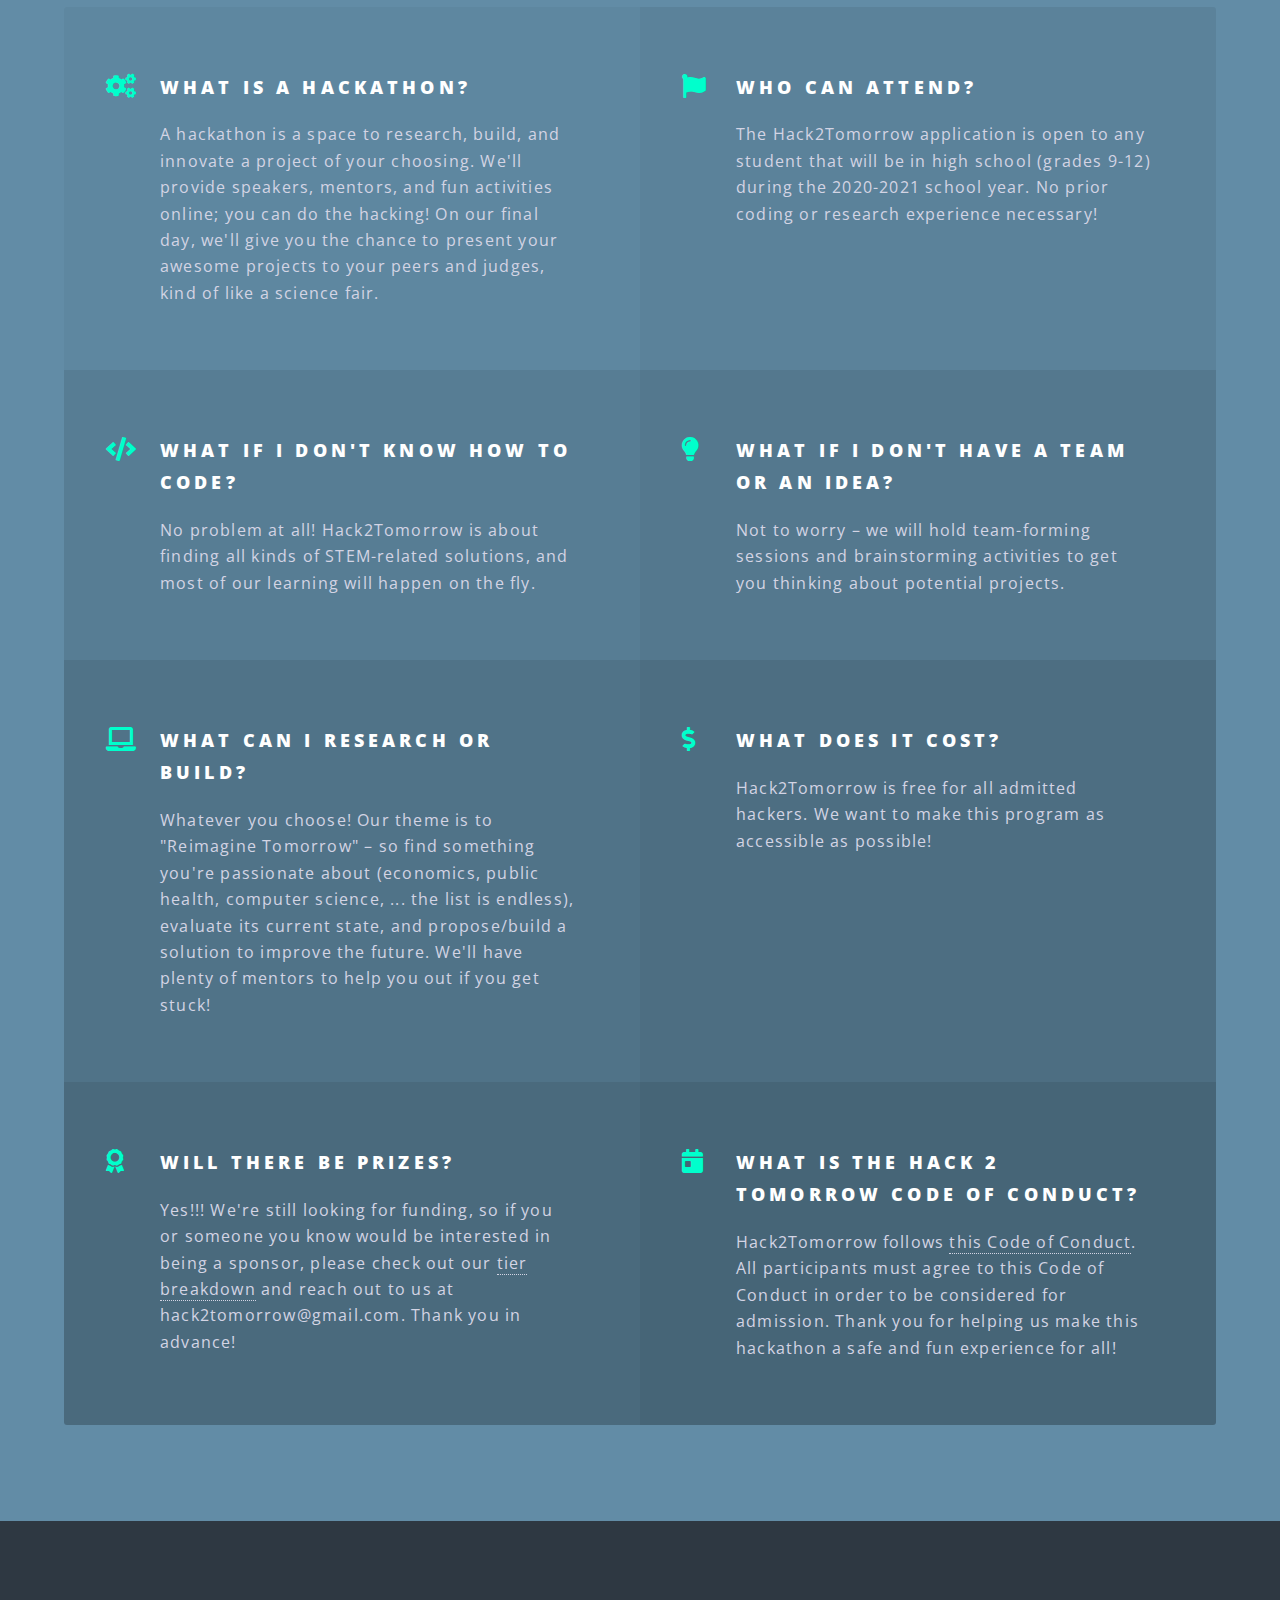
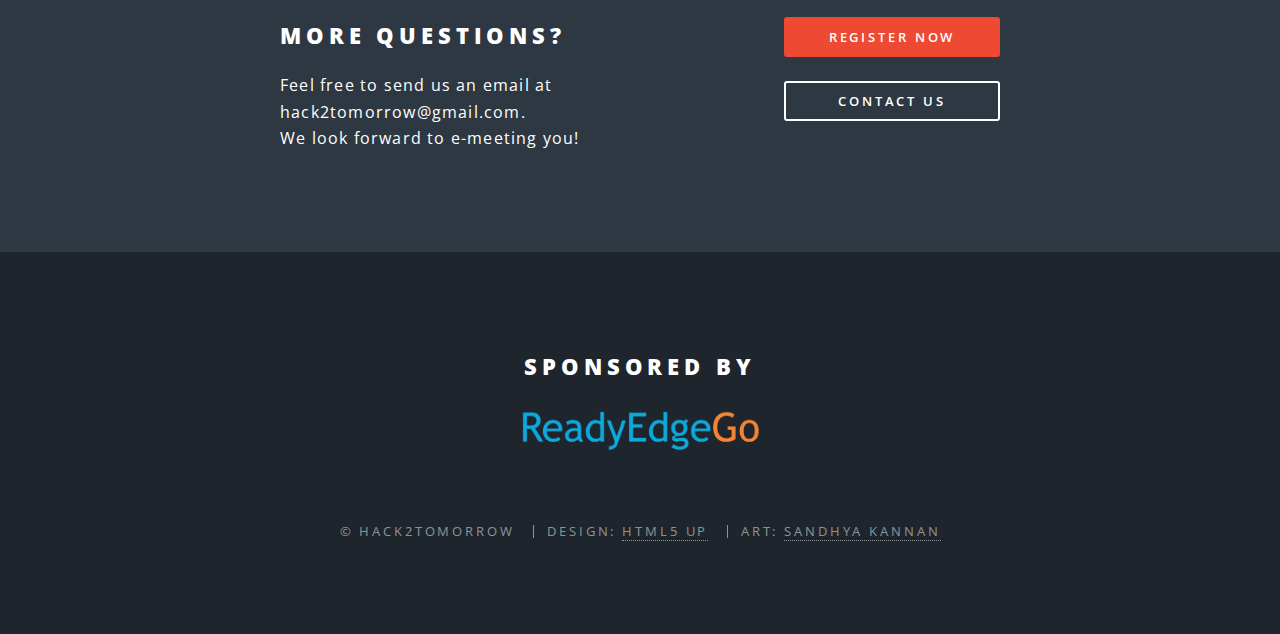
==== commit 87ea54db: "Apply Now --> Register Now" ====
--- a/index.html
+++ b/index.html
@@ -49,7 +49,7 @@
 							Work together.<br />
 							Build a better tomorrow.</p> -->
 							<ul class="actions special">
-								<li><a target="_blank" rel="noopener noreferrer" href="https://forms.gle/U4U7GTTjnFhF6MVc9" class="button primary">Apply Now</a></li>
+								<li><a target="_blank" rel="noopener noreferrer" href="https://forms.gle/U4U7GTTjnFhF6MVc9" class="button primary">Register Now</a></li>
 							</ul>
 						</div>
 						<a href="#one" class="more scrolly">Learn More</a>
@@ -153,7 +153,7 @@
 								<p>Feel free to send us an email at hack2tomorrow@gmail.com. </br>We look forward to e-meeting you!</p>
 							</header>
 							<ul class="actions stacked">
-								<li><a target="_blank" rel="noopener noreferrer" href="https://forms.gle/U4U7GTTjnFhF6MVc9" class="button fit primary">Apply Now</a></li>
+								<li><a target="_blank" rel="noopener noreferrer" href="https://forms.gle/U4U7GTTjnFhF6MVc9" class="button fit primary">Register Now</a></li>
 								<li><a target="_blank" rel="noopener noreferrer" href="mailto:hack2tomorrow@gmail.com" class="button fit">Contact Us</a></li>
 							</ul>
 						</div>
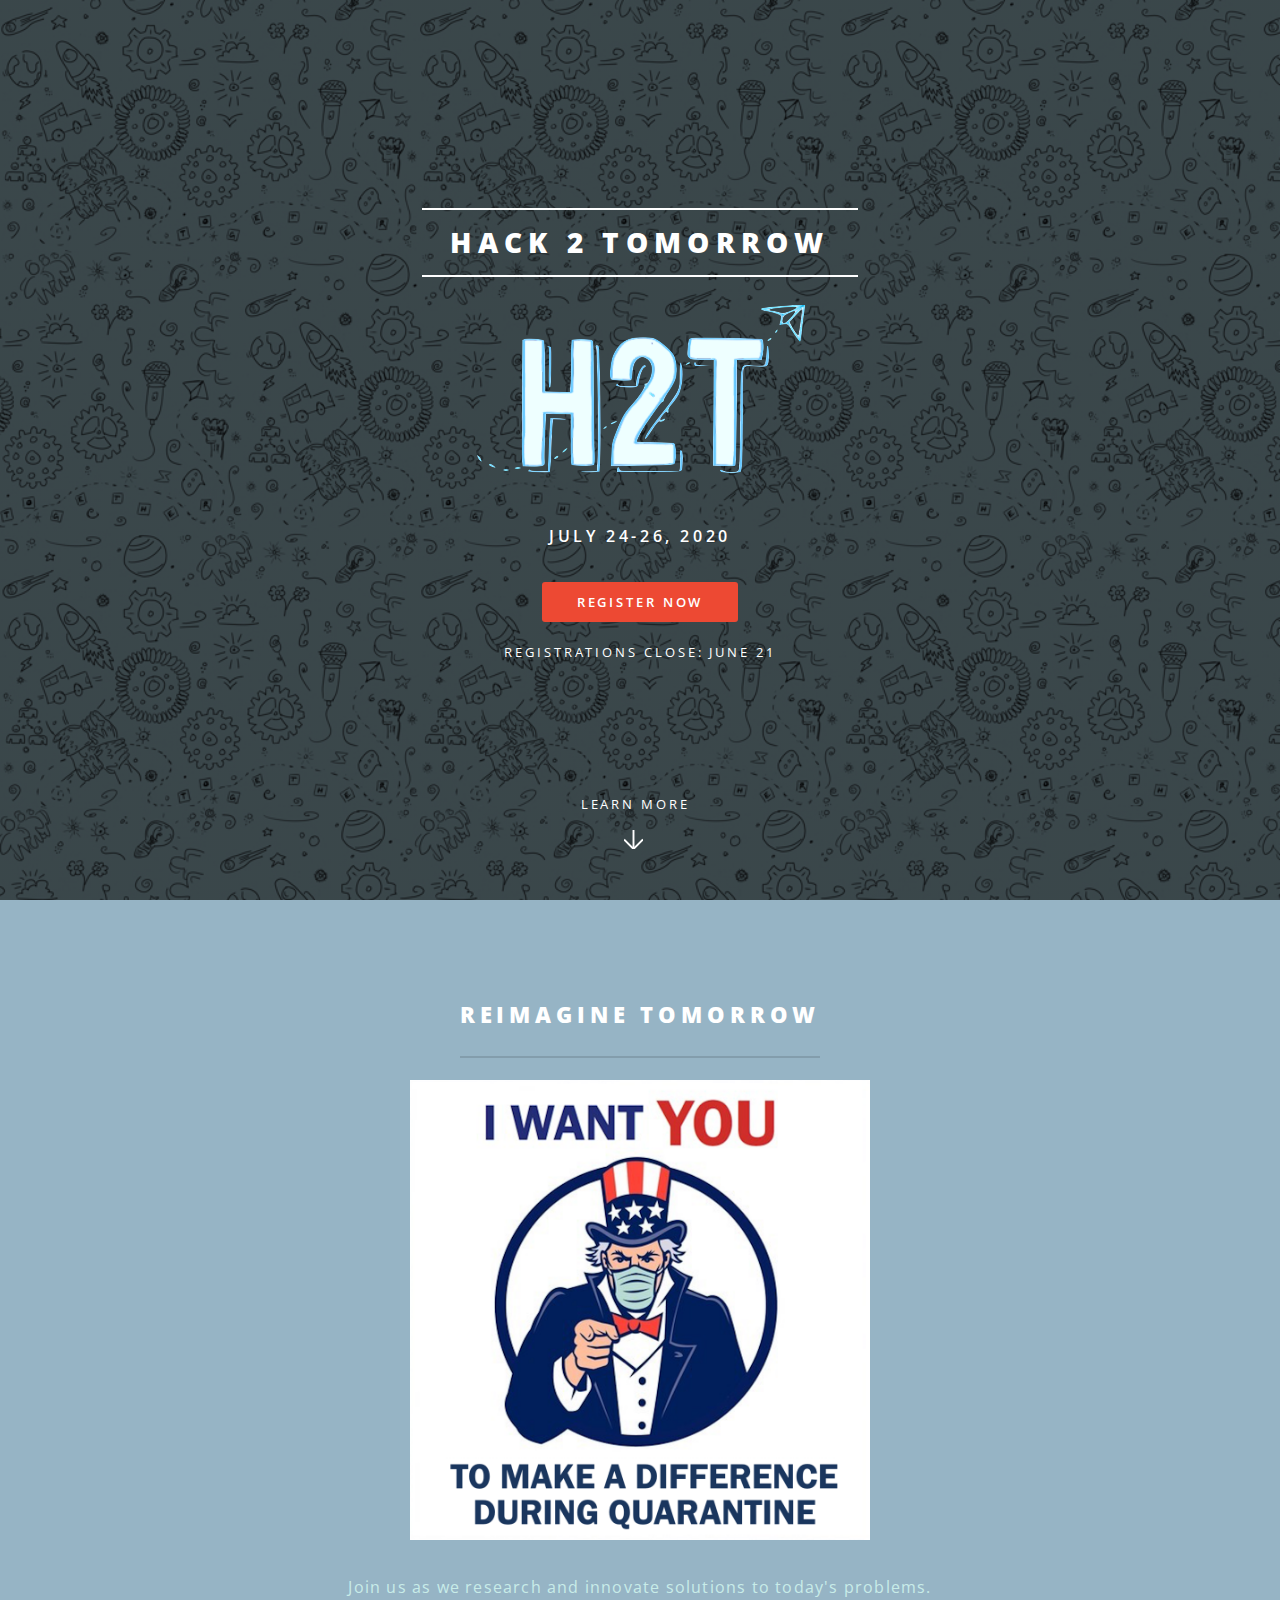
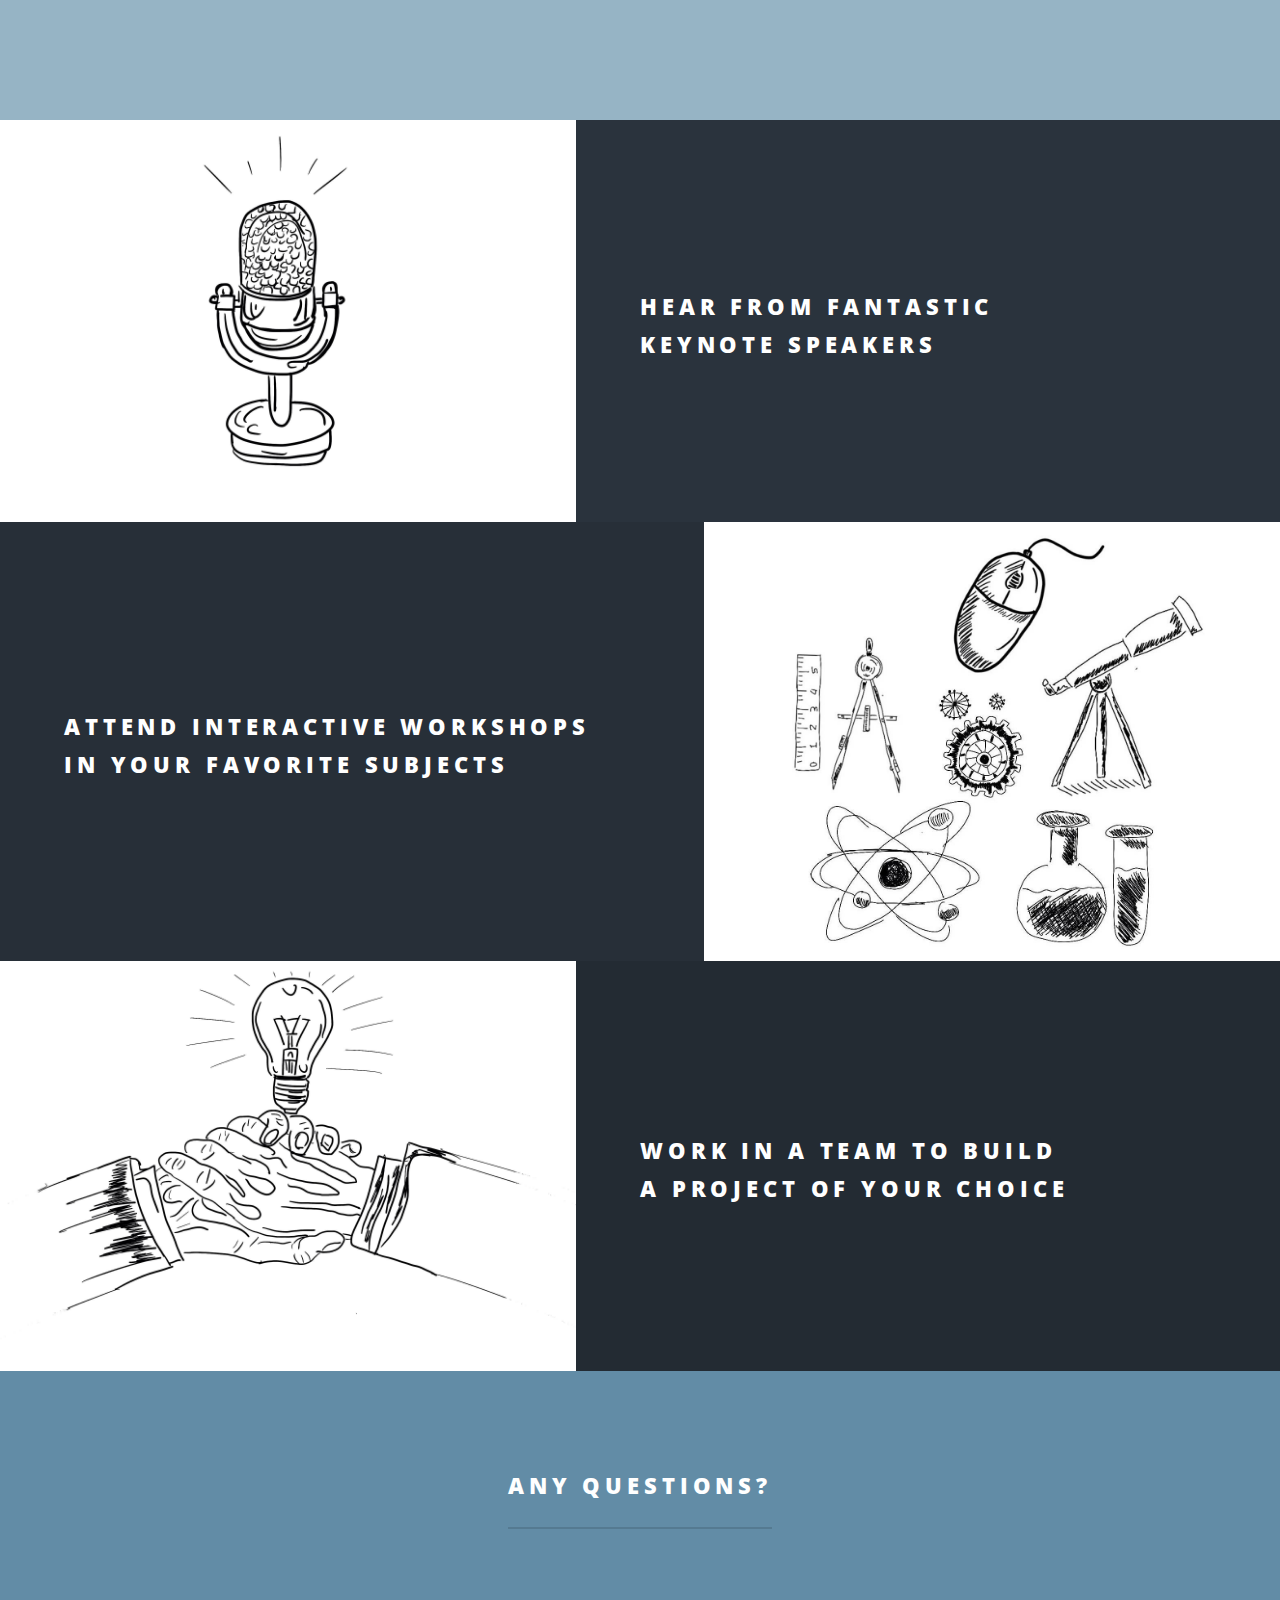
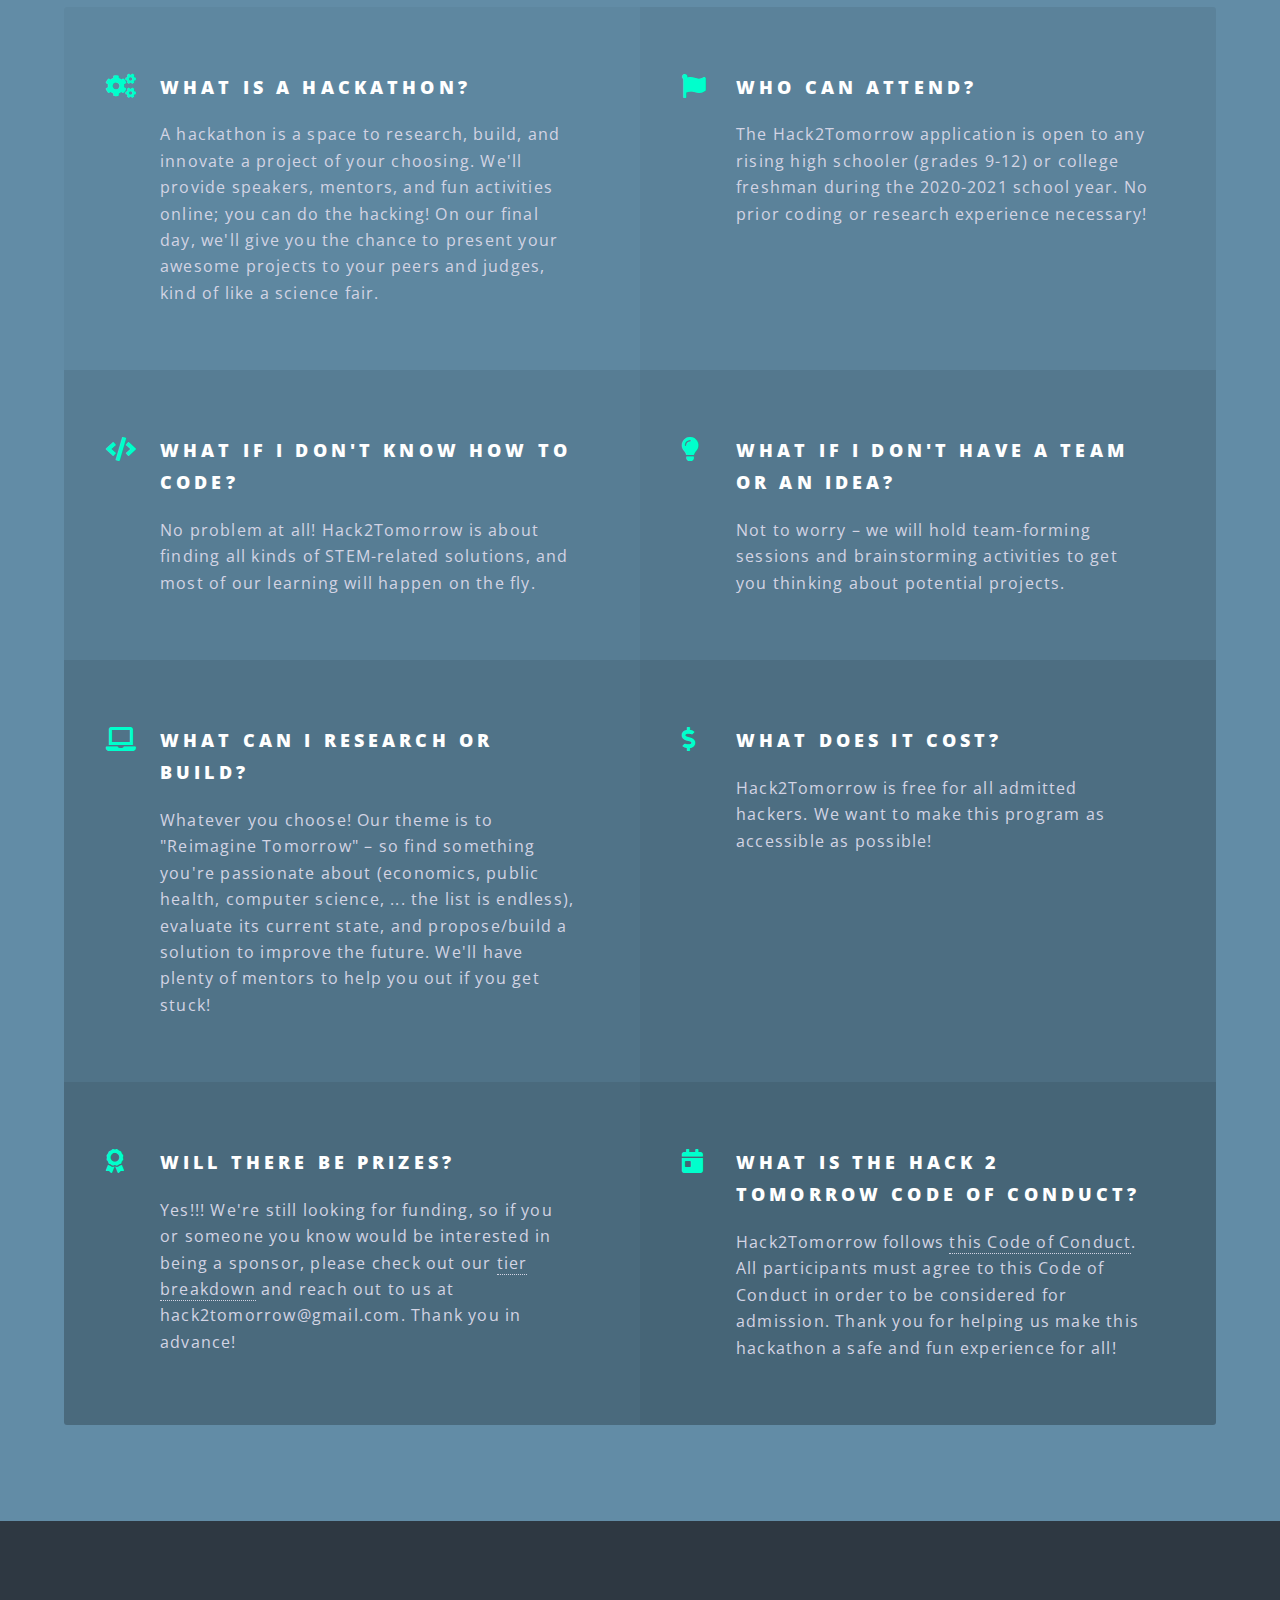
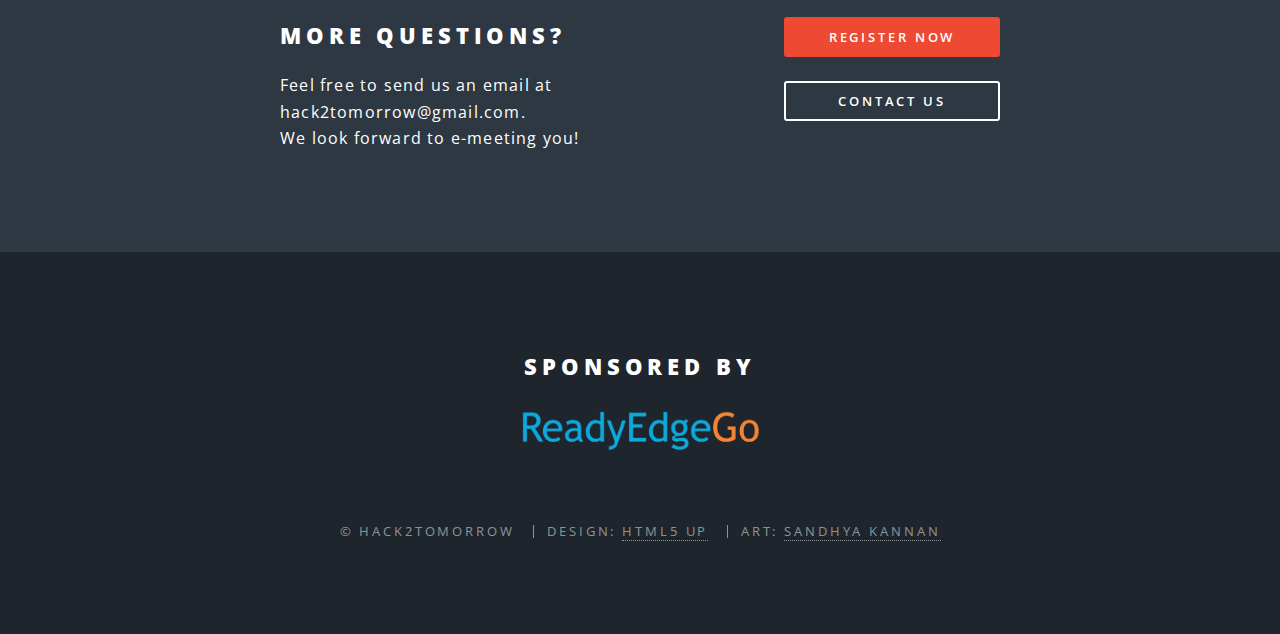
==== commit 9b4d0cef: "Added registration deadline and updated age limit" ====
--- a/index.html
+++ b/index.html
@@ -44,13 +44,14 @@
 						<div class="inner">
 							<h2>Hack 2 Tomorrow</h2>
 							<p><img src="images/lp_logo.png" alt=""></p>
-							<p>July 24-26, 2020</p>
+							<p><strong>July 24-26, 2020</strong></p>
 							<!-- <p>Learn together.<br />
 							Work together.<br />
 							Build a better tomorrow.</p> -->
-							<ul class="actions special">
-								<li><a target="_blank" rel="noopener noreferrer" href="https://forms.gle/U4U7GTTjnFhF6MVc9" class="button primary">Register Now</a></li>
-							</ul>
+							<ul class="actions special" style="margin-bottom: 10px;">
+								<li><a target="_blank" rel="noopener noreferrer" href="https://forms.gle/ejwon38BbGk9hRn56" class="button primary">Register Now</a></li>
+							</ul>
+							<p style="font-size: small;">Registrations Close: June 21</p>
 						</div>
 						<a href="#one" class="more scrolly">Learn More</a>
 					</section>
@@ -108,7 +109,7 @@
 								</li>
 								<li class="icon solid fa-flag">
 									<h3>Who can attend?</h3>
-									<p>The Hack2Tomorrow application is open to any student that will be in high school (grades 9-12) during the 2020-2021 school year. 
+									<p>The Hack2Tomorrow application is open to any rising high schooler (grades 9-12) or college freshman during the 2020-2021 school year. 
 										No prior coding or research experience necessary!</p>
 								</li>
 								<li class="icon solid fa-code">
@@ -153,7 +154,7 @@
 								<p>Feel free to send us an email at hack2tomorrow@gmail.com. </br>We look forward to e-meeting you!</p>
 							</header>
 							<ul class="actions stacked">
-								<li><a target="_blank" rel="noopener noreferrer" href="https://forms.gle/U4U7GTTjnFhF6MVc9" class="button fit primary">Register Now</a></li>
+								<li><a target="_blank" rel="noopener noreferrer" href="https://forms.gle/ejwon38BbGk9hRn56" class="button fit primary">Register Now</a></li>
 								<li><a target="_blank" rel="noopener noreferrer" href="mailto:hack2tomorrow@gmail.com" class="button fit">Contact Us</a></li>
 							</ul>
 						</div>
